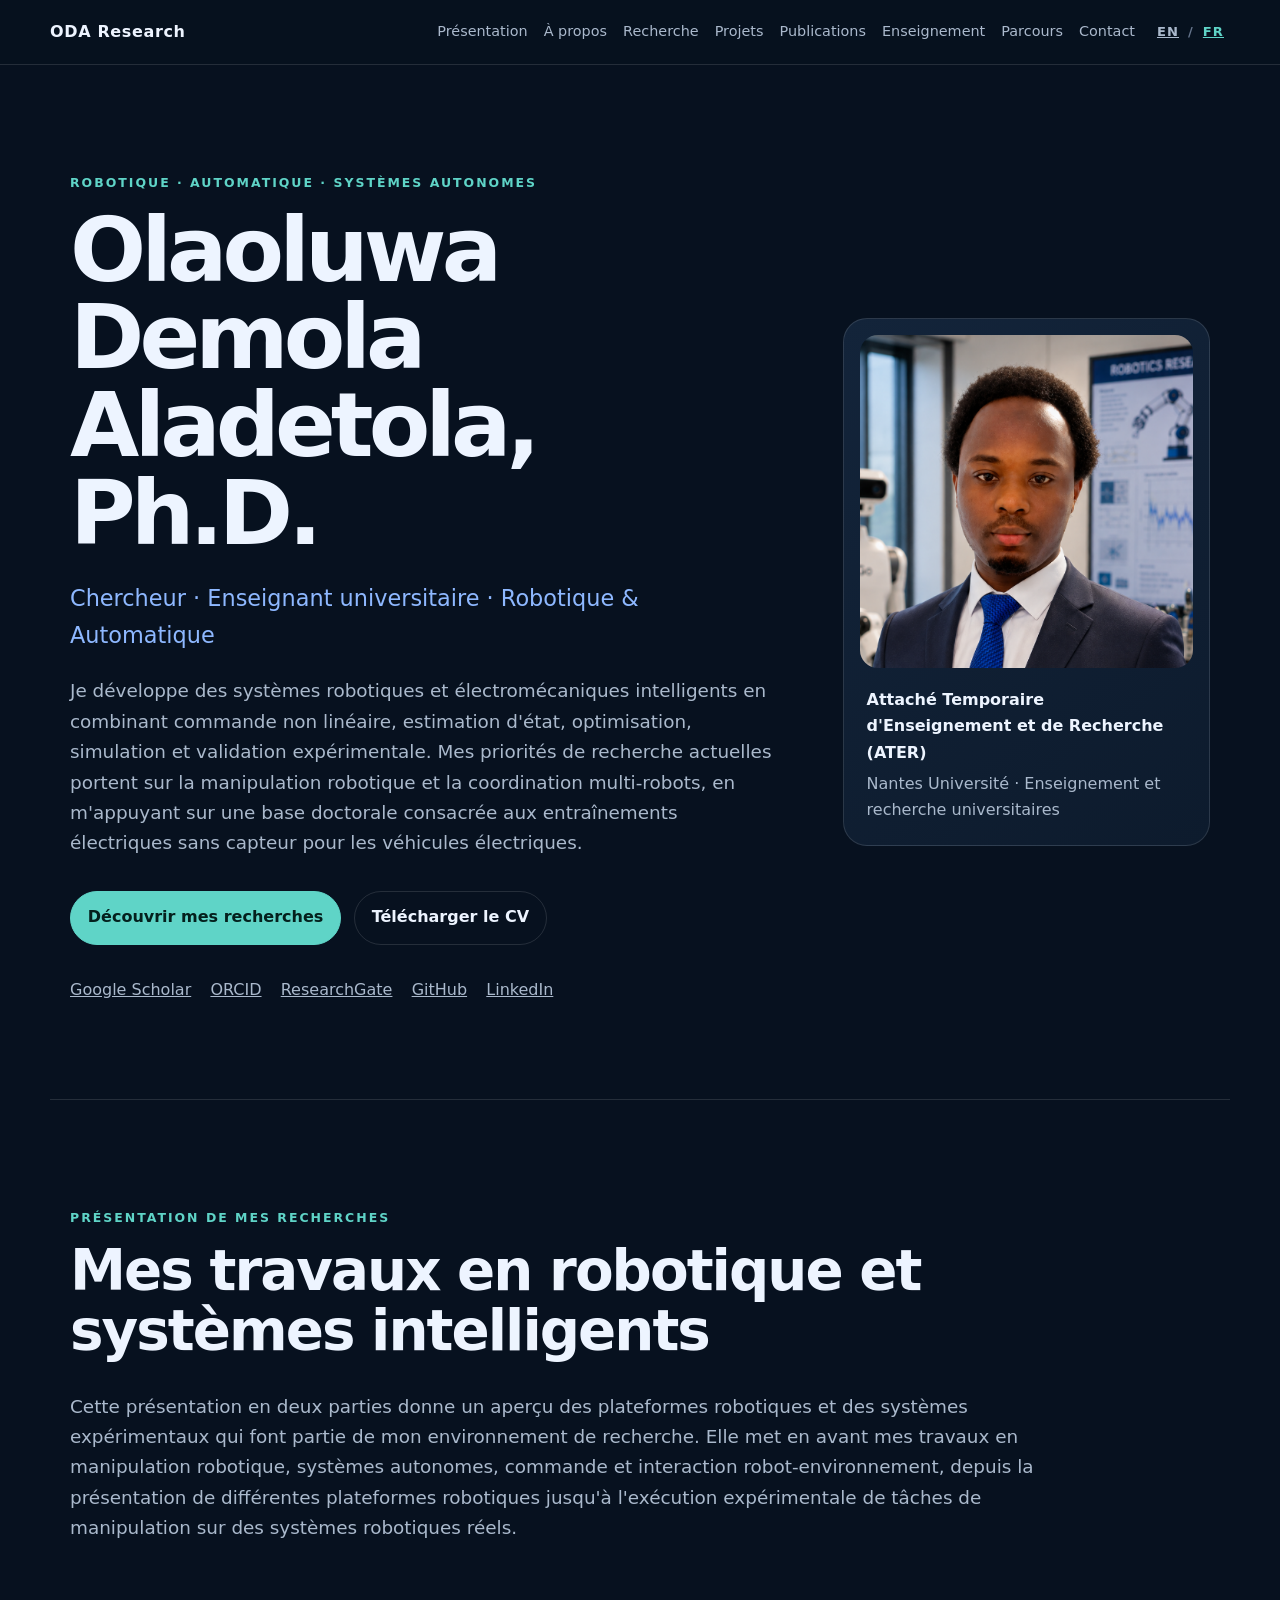
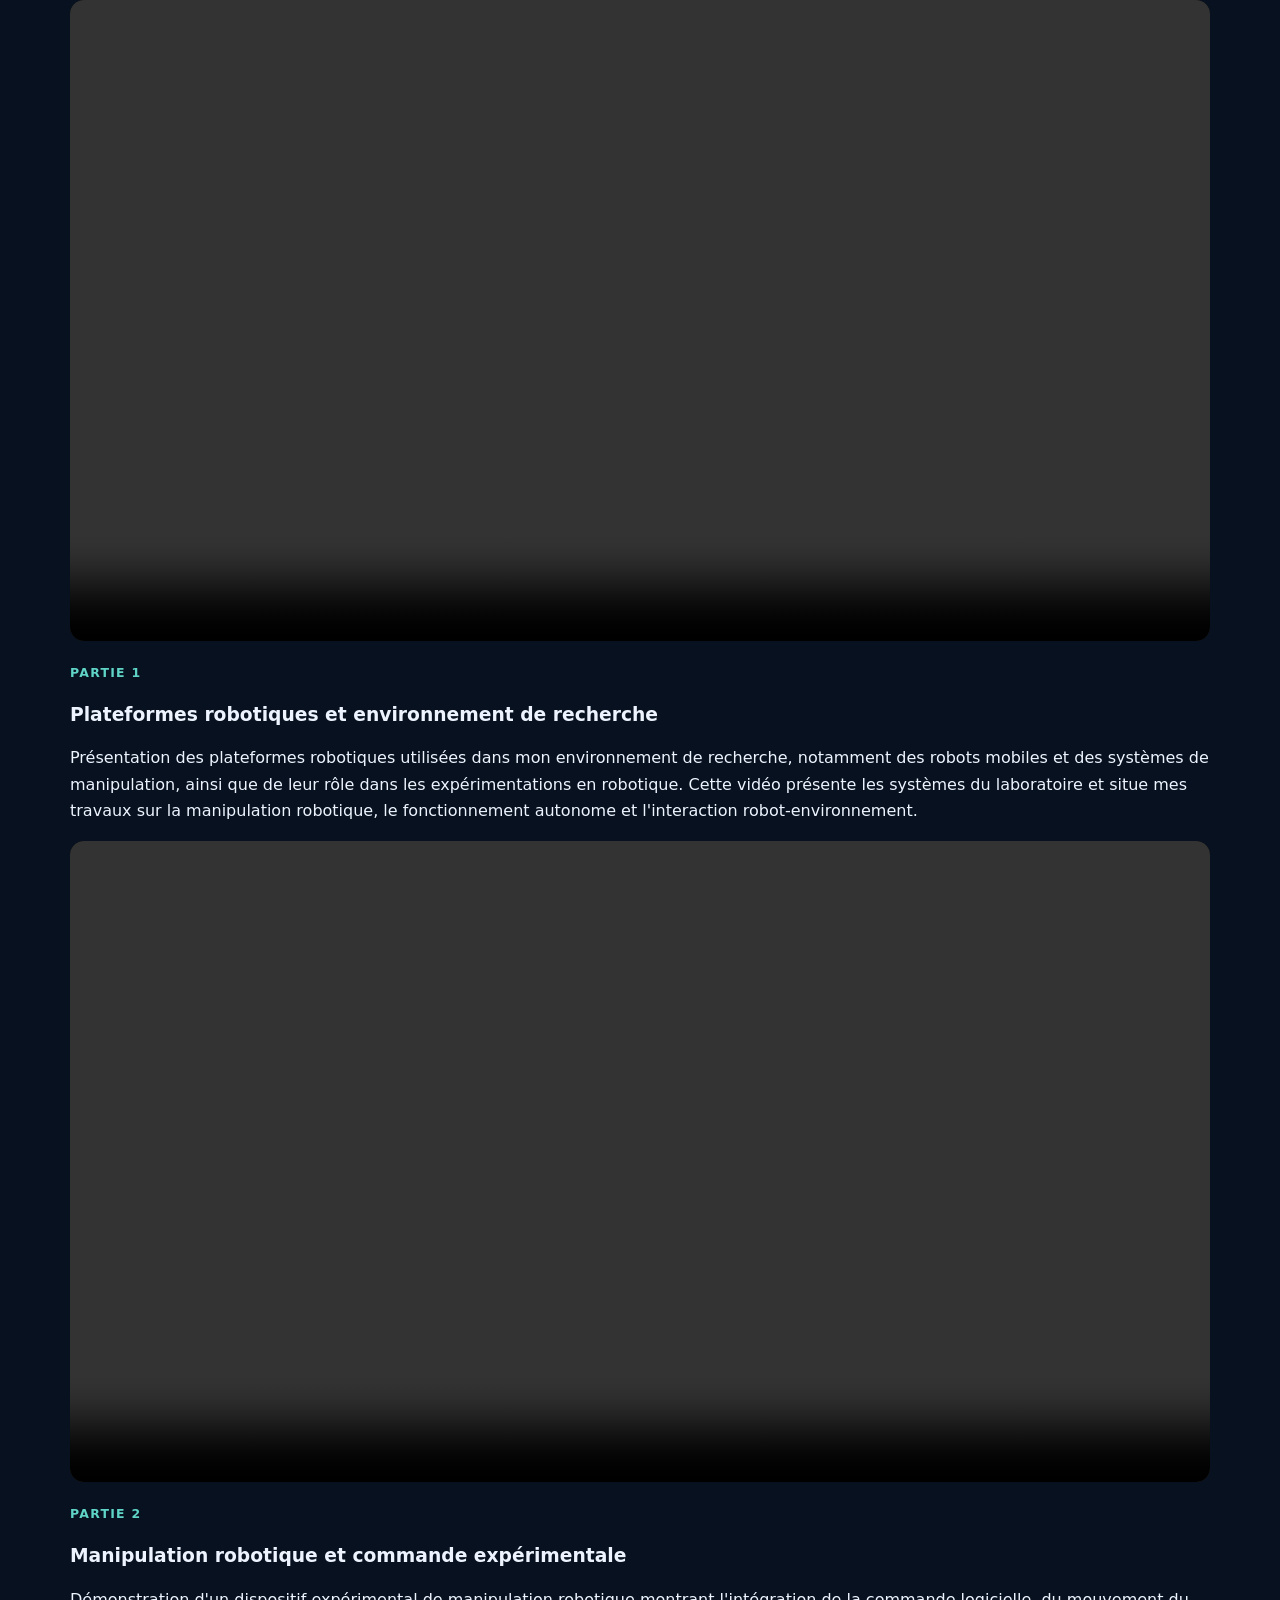
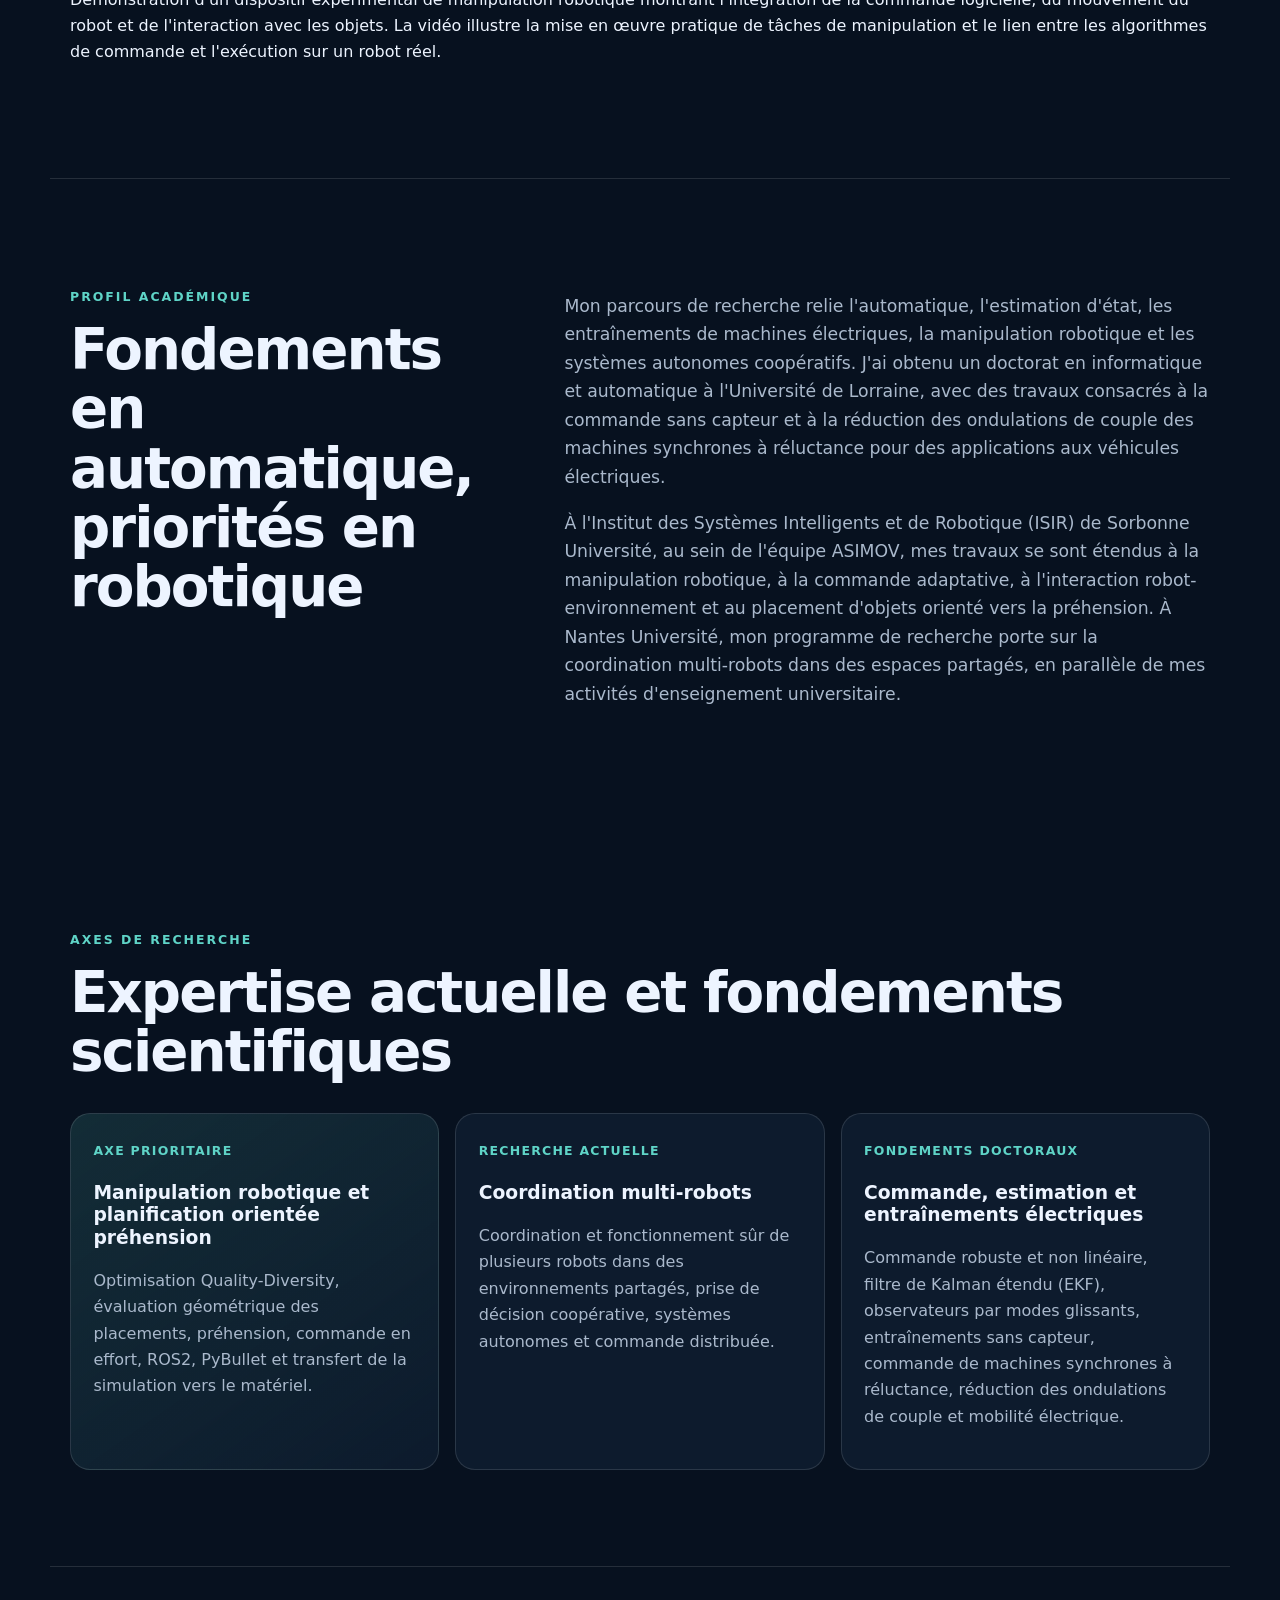
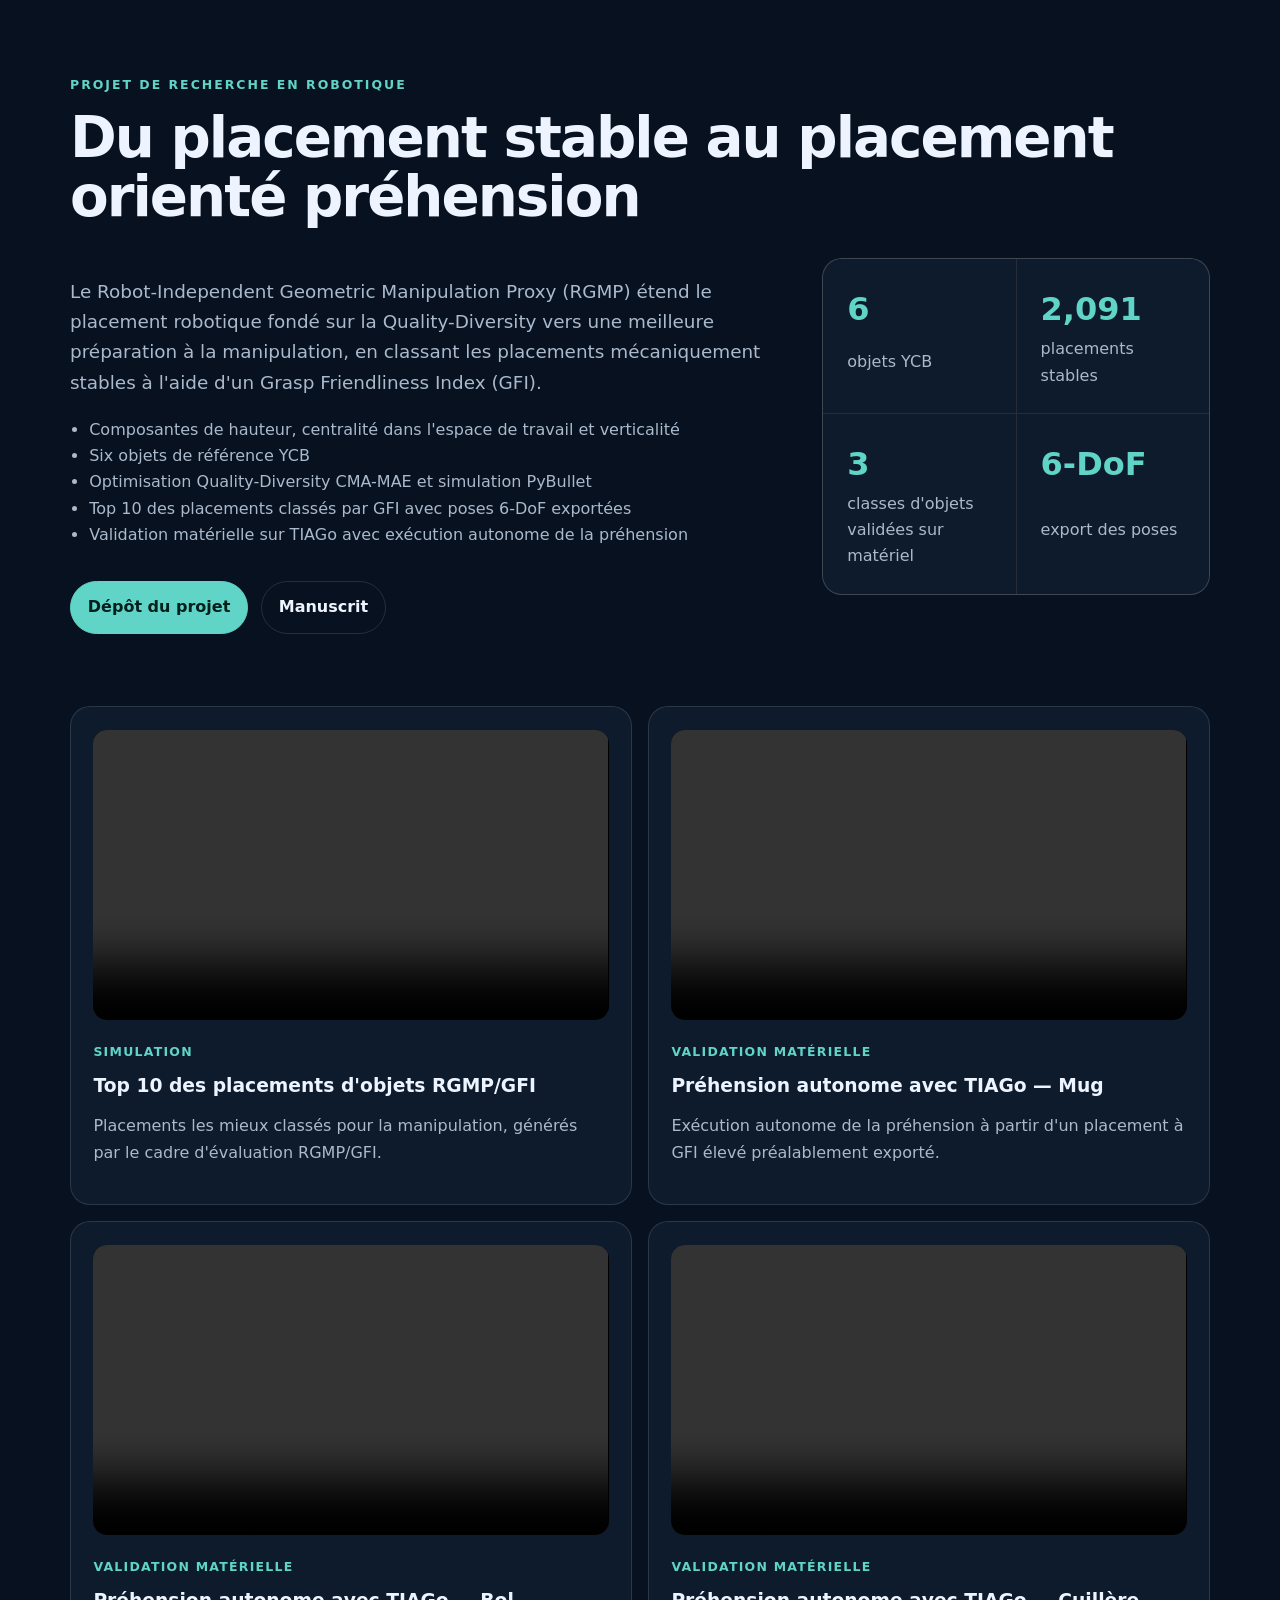
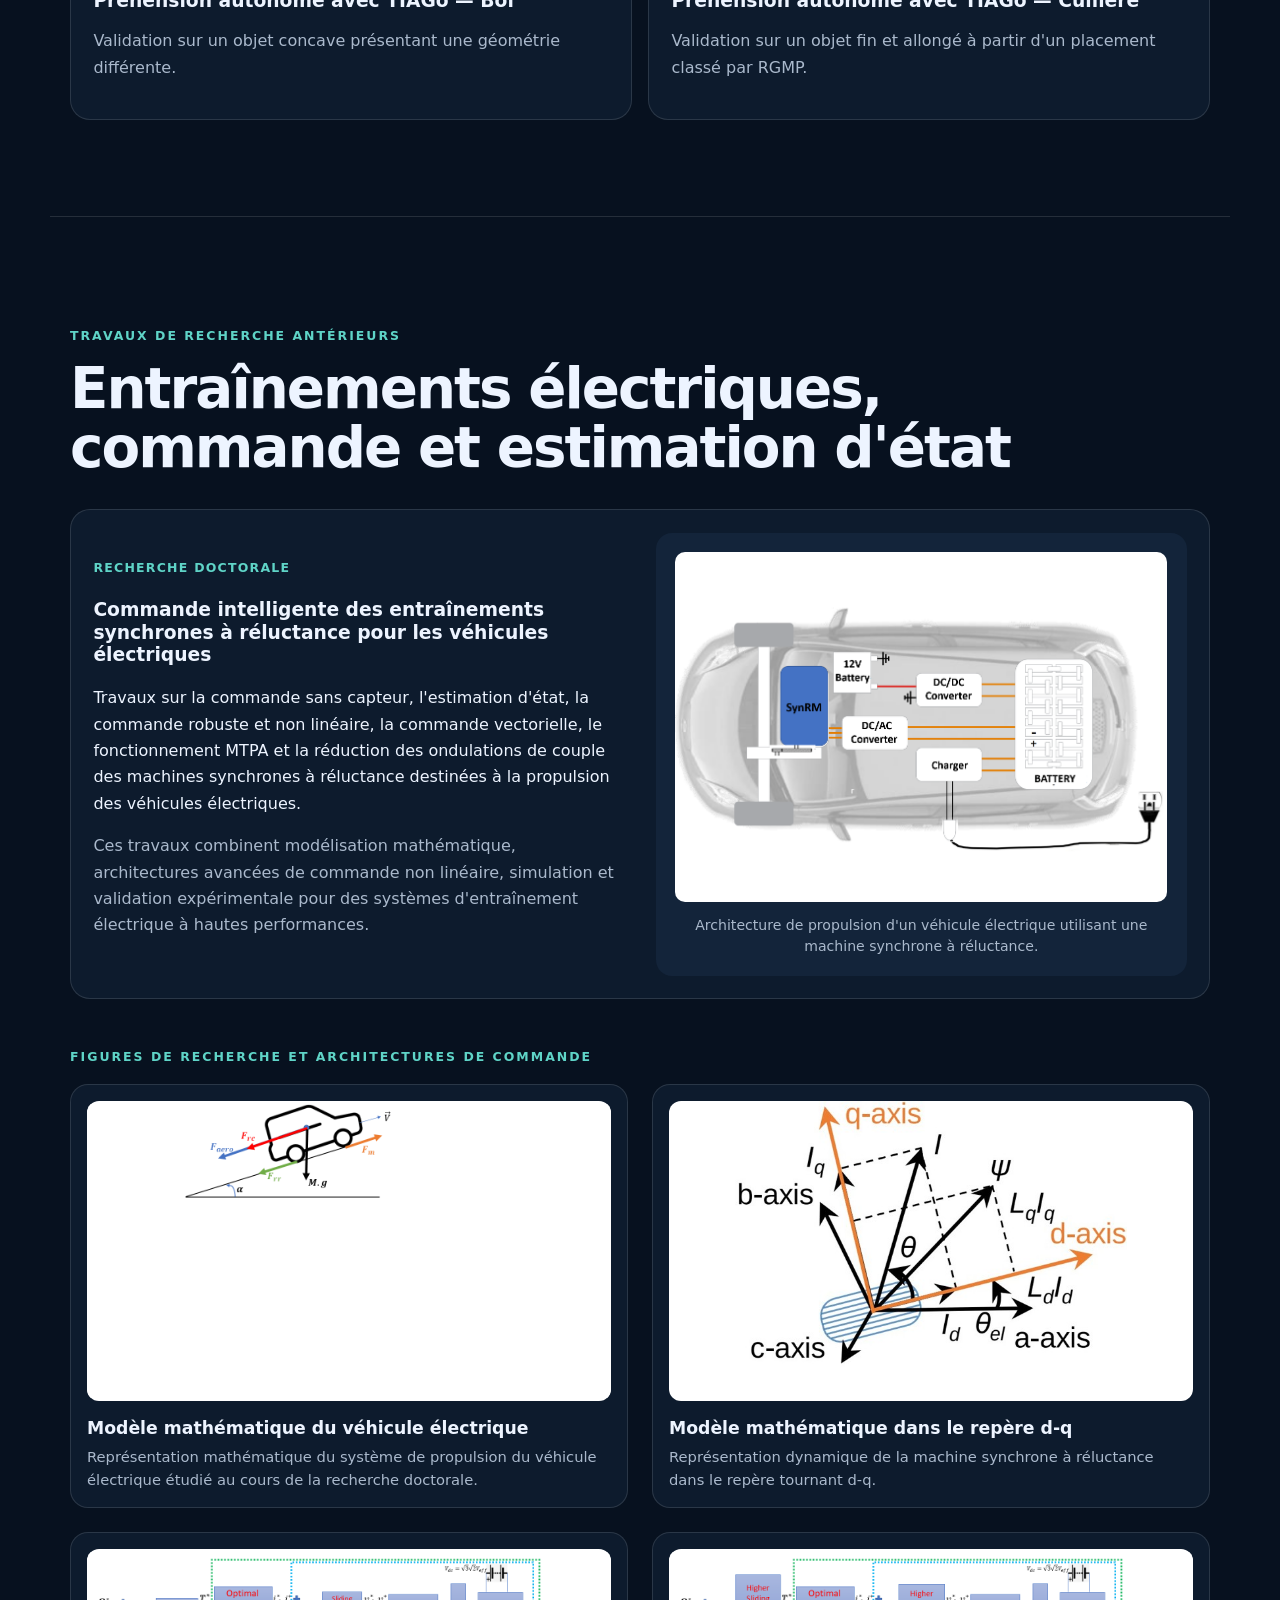
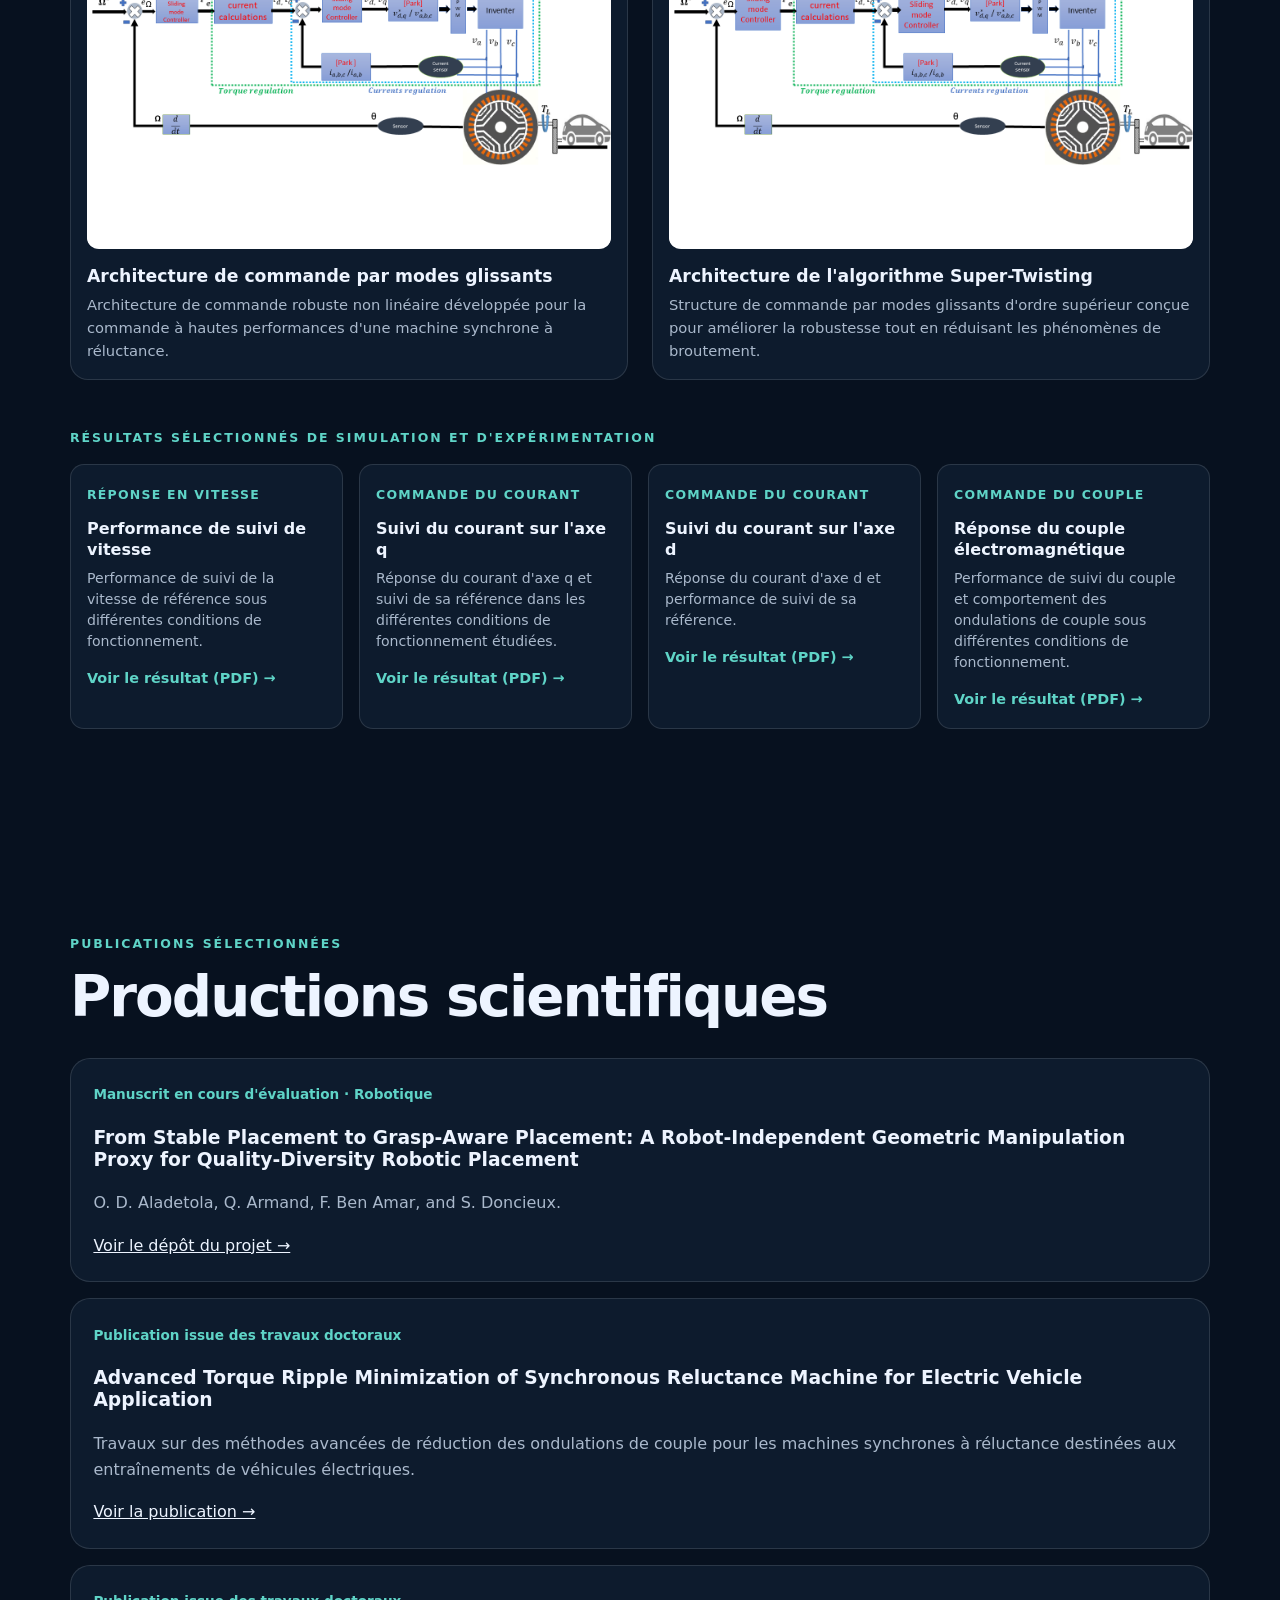
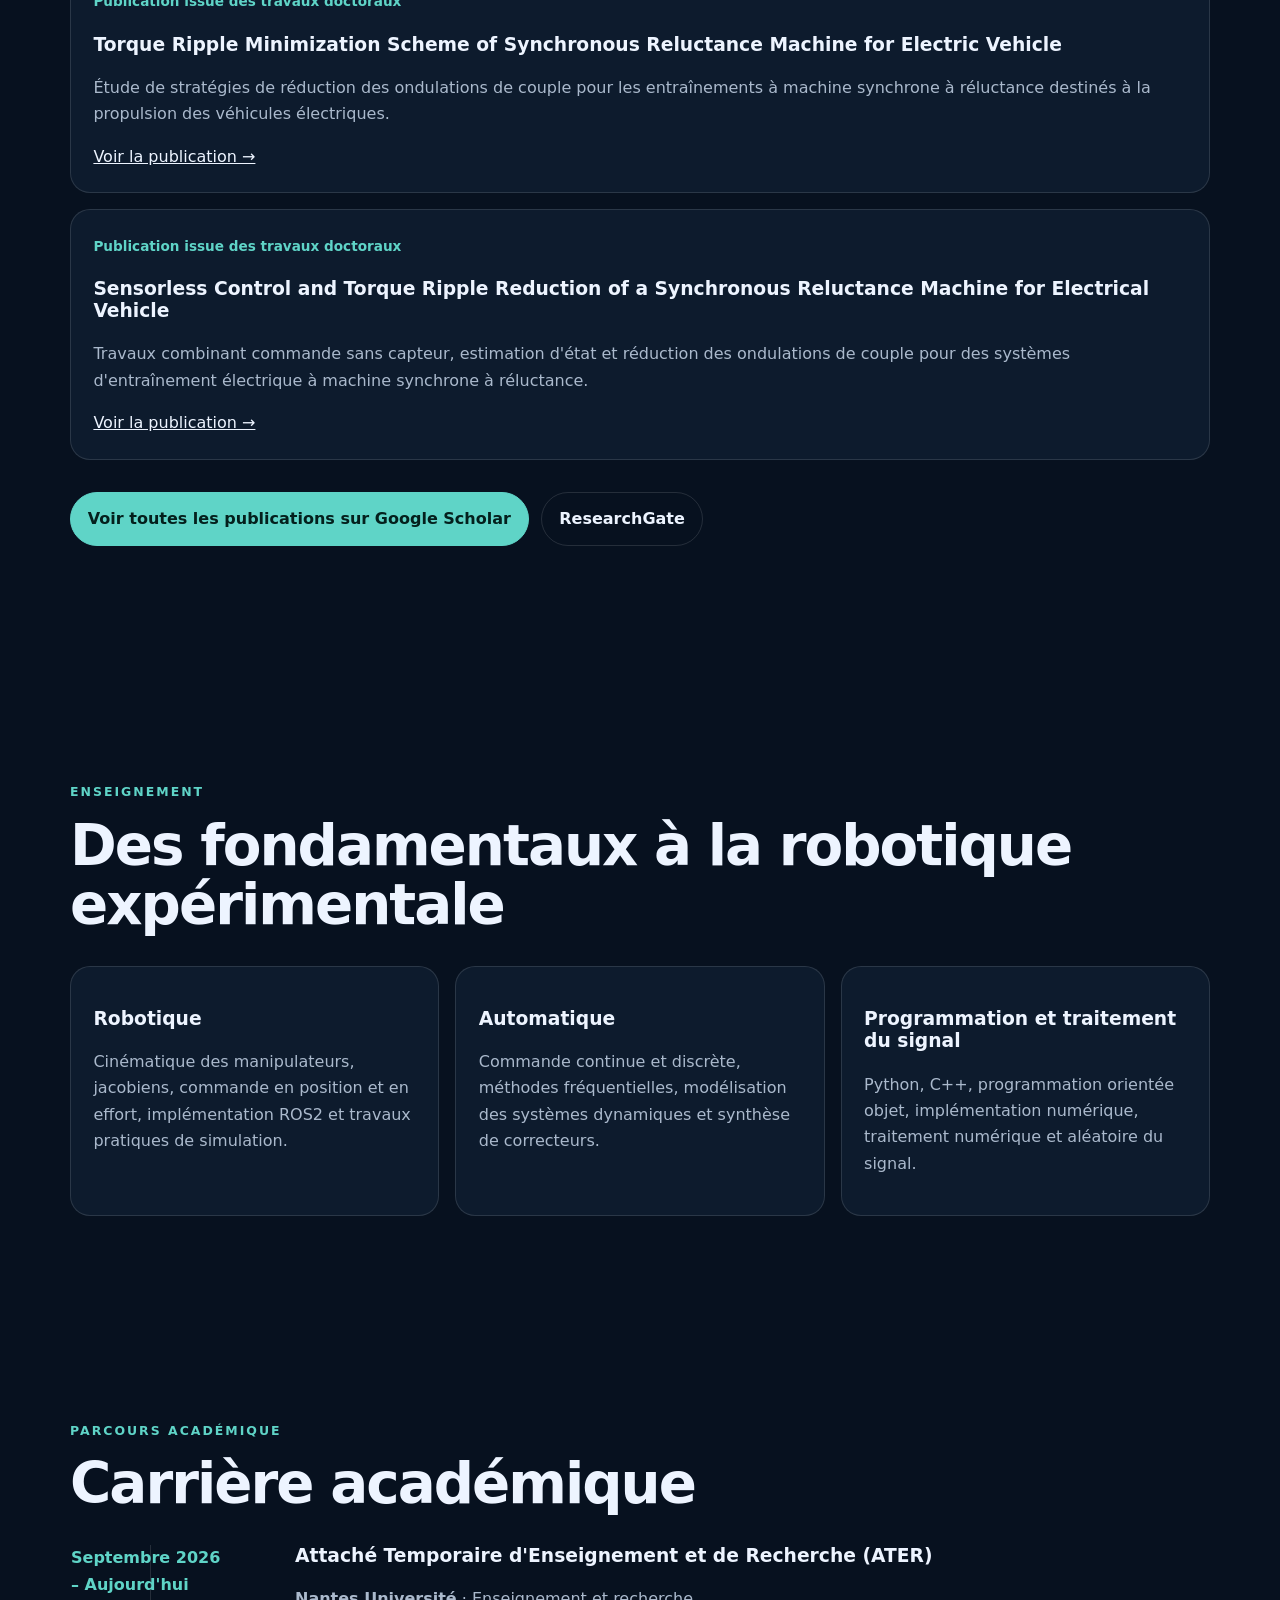
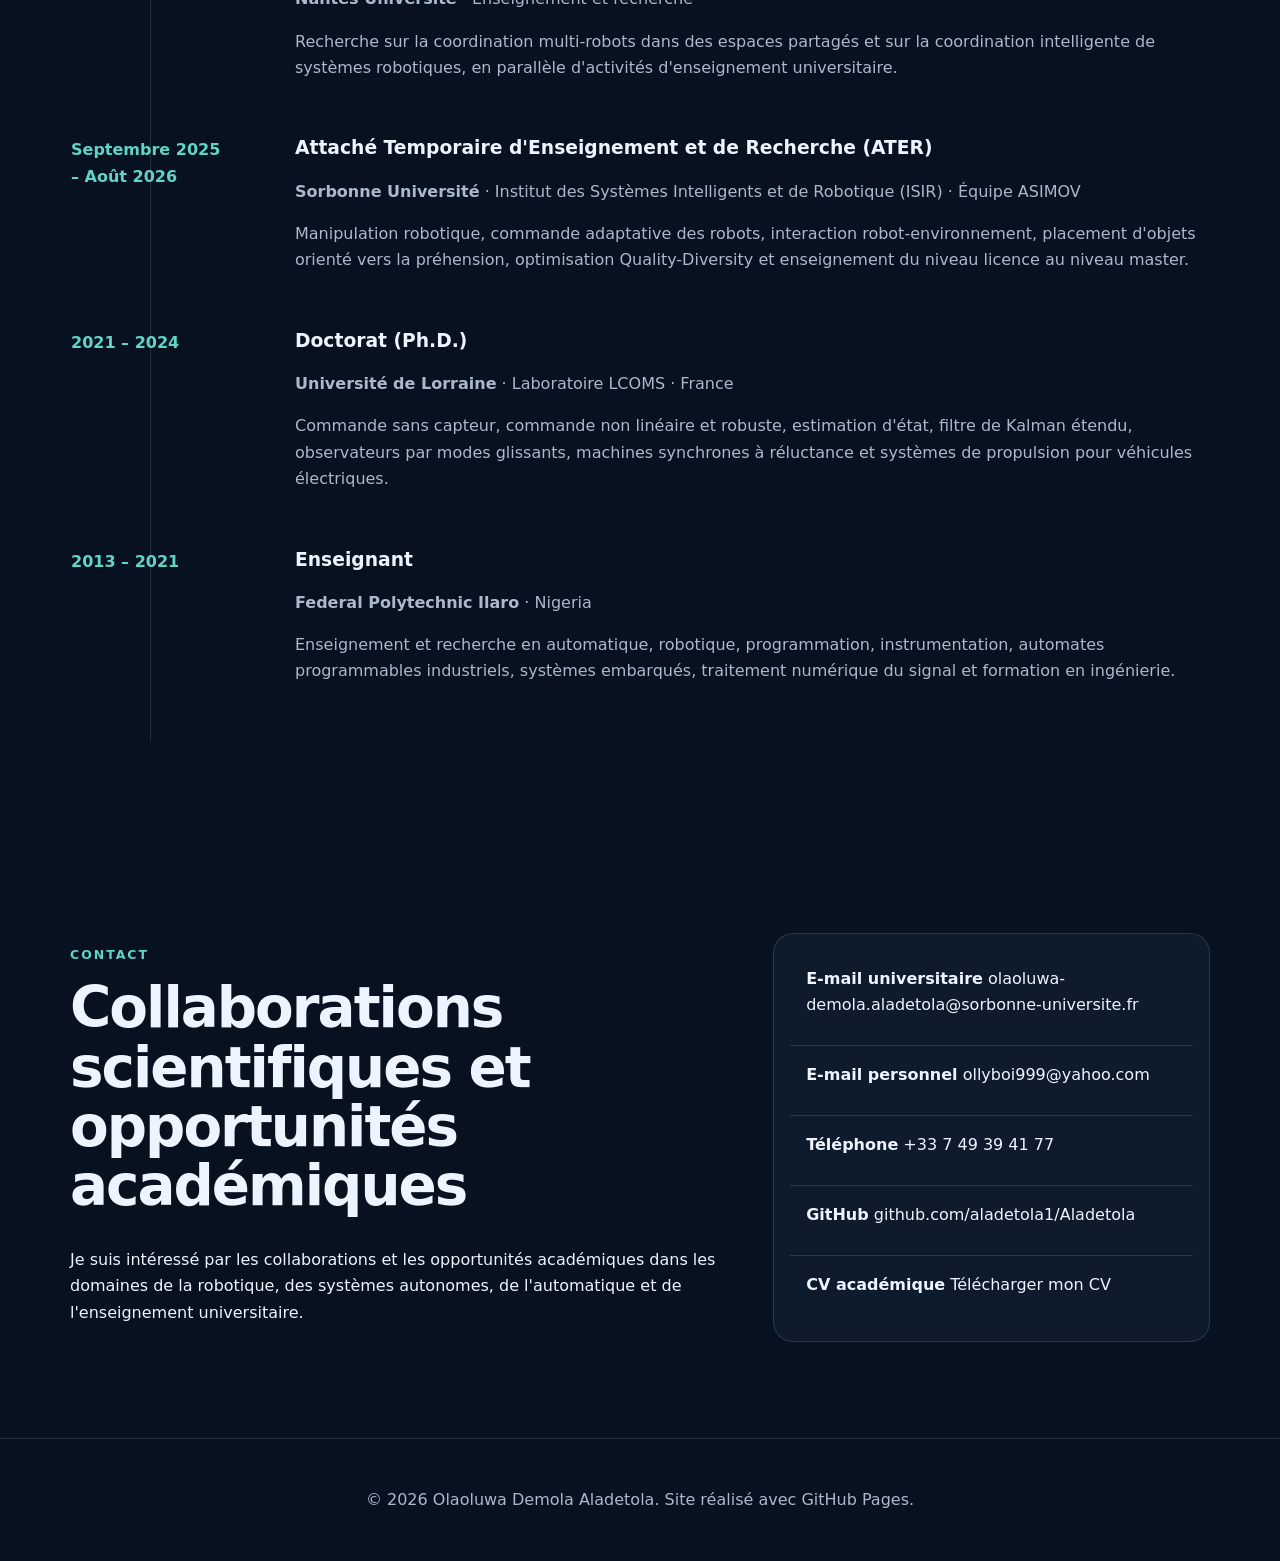
==== index.html @ dc40e5a4 "Initial academic website" ====
<!doctype html>
<html lang="fr">

<head>
  <meta charset="utf-8">
  <meta name="viewport" content="width=device-width, initial-scale=1">

  <meta
    name="description"
    content="Portfolio académique et scientifique d'Olaoluwa Demola Aladetola, Ph.D. : robotique, systèmes autonomes, automatique, estimation d'état et entraînements électriques."
  >

  <title>Olaoluwa Demola Aladetola, Ph.D. | Robotique & Automatique</title>

  <link rel="stylesheet" href="styles.css">
</head>

<body>

<header class="site-header">

  <a class="brand" href="#home">ODA Research</a>

  <button
    class="menu-button"
    aria-label="Ouvrir la navigation"
    aria-expanded="false"
  >
    Menu
  </button>

  <nav class="site-nav" aria-label="Navigation principale">
    <a href="#video-introduction">Présentation</a>
    <a href="#about">À propos</a>
    <a href="#research">Recherche</a>
    <a href="#projects">Projets</a>
    <a href="#publications">Publications</a>
    <a href="#teaching">Enseignement</a>
    <a href="#experience">Parcours</a>
    <a href="#contact">Contact</a>
  </nav>

<div class="language-switcher" aria-label="Sélection de la langue">

  <a class="lang-btn" href="./en.html">
    EN
  </a>

  <span>/</span>

  <a class="lang-btn active" href="./index.html" aria-current="page">
    FR
  </a>

</div>

</header>

<main>

<section id="home" class="hero">

  <div class="hero-copy">

    <p class="eyebrow">
      Robotique · Automatique · Systèmes autonomes
    </p>

    <h1>
      Olaoluwa Demola Aladetola, Ph.D.
    </h1>

    <p class="hero-title">
      Chercheur · Enseignant universitaire · Robotique & Automatique
    </p>

    <p class="hero-text">
      Je développe des systèmes robotiques et électromécaniques intelligents en combinant
      commande non linéaire, estimation d'état, optimisation, simulation et validation
      expérimentale. Mes priorités de recherche actuelles portent sur la manipulation
      robotique et la coordination multi-robots, en m'appuyant sur une base doctorale
      consacrée aux entraînements électriques sans capteur pour les véhicules électriques.
    </p>

    <div class="actions">
      <a class="button primary" href="#projects">
        Découvrir mes recherches
      </a>

      <a class="button" href="assets/documents/Olaoluwa_Aladetola_CV.pdf">
        Télécharger le CV
      </a>
    </div>

    <div class="quick-links">

      <a
        href="https://scholar.google.com/citations?user=yzzDsq4AAAAJ&hl=en"
        target="_blank"
        rel="noopener noreferrer"
      >
        Google Scholar
      </a>

      <a
        href="https://orcid.org/0000-0001-8386-9577"
        target="_blank"
        rel="noopener noreferrer"
      >
        ORCID
      </a>

      <a
        href="https://www.researchgate.net/profile/Olaoluwa-Aladetola-2"
        target="_blank"
        rel="noopener noreferrer"
      >
        ResearchGate
      </a>

      <a
        href="https://github.com/aladetola1/Aladetola/tree/code-cleaning"
        target="_blank"
        rel="noopener noreferrer"
      >
        GitHub
      </a>

      <a
        href="https://www.linkedin.com/in/olaoluwa-aladetola-phd-15ba80159/"
        target="_blank"
        rel="noopener noreferrer"
      >
        LinkedIn
      </a>

    </div>

  </div>

  <div class="portrait-card">

    <div class="profile-frame">
      <img
        src="assets/images/profile/profile.png"
        alt="Olaoluwa Demola Aladetola"
        onerror="this.style.display='none';this.nextElementSibling.style.display='grid'"
      >

      <div class="photo-placeholder">
        AJOUTER LA PHOTO DE PROFIL
        <br>
        <small>assets/images/profile/profile.png</small>
      </div>
    </div>

    <div class="status-card">
      <strong>Attaché Temporaire d'Enseignement et de Recherche (ATER)</strong>
      <span>Nantes Université · Enseignement et recherche universitaires</span>
    </div>

  </div>

</section>


<!-- =====================================================
     PRÉSENTATION VIDÉO
     ===================================================== -->

<section id="video-introduction" class="section video-introduction">

  <div class="video-intro-heading">

    <p class="section-label">Présentation de mes recherches</p>

    <h2>Mes travaux en robotique et systèmes intelligents</h2>

    <p class="lead">
      Cette présentation en deux parties donne un aperçu des plateformes robotiques
      et des systèmes expérimentaux qui font partie de mon environnement de recherche.
      Elle met en avant mes travaux en manipulation robotique, systèmes autonomes,
      commande et interaction robot-environnement, depuis la présentation de différentes
      plateformes robotiques jusqu'à l'exécution expérimentale de tâches de manipulation
      sur des systèmes robotiques réels.
    </p>

  </div>

  <div class="intro-video-grid">

    <!-- PARTIE 1 -->
    <article class="intro-video-card">

      <div class="video-shell">
        <video controls preload="metadata">
          <source
            src="assets/videos/teaching/robotics_presentation_part1.mp4"
            type="video/mp4"
          >
        </video>
      </div>

      <span class="tag">Partie 1</span>

      <h3>Plateformes robotiques et environnement de recherche</h3>

      <p>
        Présentation des plateformes robotiques utilisées dans mon environnement
        de recherche, notamment des robots mobiles et des systèmes de manipulation,
        ainsi que de leur rôle dans les expérimentations en robotique. Cette vidéo
        présente les systèmes du laboratoire et situe mes travaux sur la manipulation
        robotique, le fonctionnement autonome et l'interaction robot-environnement.
      </p>

    </article>


    <!-- PARTIE 2 -->
    <article class="intro-video-card">

      <div class="video-shell">
        <video controls preload="metadata">
          <source
            src="assets/videos/teaching/robotics_presentation_part2.mp4"
            type="video/mp4"
          >
        </video>
      </div>

      <span class="tag">Partie 2</span>

      <h3>Manipulation robotique et commande expérimentale</h3>

      <p>
        Démonstration d'un dispositif expérimental de manipulation robotique montrant
        l'intégration de la commande logicielle, du mouvement du robot et de l'interaction
        avec les objets. La vidéo illustre la mise en œuvre pratique de tâches de
        manipulation et le lien entre les algorithmes de commande et l'exécution
        sur un robot réel.
      </p>

    </article>

  </div>

</section>


<!-- =====================================================
     PROFIL ACADÉMIQUE
     ===================================================== -->

<section id="about" class="section split">

  <div>
    <p class="section-label">Profil académique</p>
    <h2>Fondements en automatique, priorités en robotique</h2>
  </div>

  <div class="prose">

    <p>
      Mon parcours de recherche relie l'automatique, l'estimation d'état,
      les entraînements de machines électriques, la manipulation robotique
      et les systèmes autonomes coopératifs. J'ai obtenu un doctorat en
      informatique et automatique à l'Université de Lorraine, avec des travaux
      consacrés à la commande sans capteur et à la réduction des ondulations
      de couple des machines synchrones à réluctance pour des applications
      aux véhicules électriques.
    </p>

    <p>
      À l'Institut des Systèmes Intelligents et de Robotique (ISIR) de
      Sorbonne Université, au sein de l'équipe ASIMOV, mes travaux se sont
      étendus à la manipulation robotique, à la commande adaptative,
      à l'interaction robot-environnement et au placement d'objets orienté
      vers la préhension. À Nantes Université, mon programme de recherche
      porte sur la coordination multi-robots dans des espaces partagés,
      en parallèle de mes activités d'enseignement universitaire.
    </p>

  </div>

</section>


<!-- =====================================================
     AXES DE RECHERCHE
     ===================================================== -->

<section id="research" class="section">

  <p class="section-label">Axes de recherche</p>
  <h2>Expertise actuelle et fondements scientifiques</h2>

  <div class="cards three">

    <article class="card featured-card">
      <span class="tag">Axe prioritaire</span>
      <h3>Manipulation robotique et planification orientée préhension</h3>
      <p>
        Optimisation Quality-Diversity, évaluation géométrique des placements,
        préhension, commande en effort, ROS2, PyBullet et transfert
        de la simulation vers le matériel.
      </p>
    </article>

    <article class="card">
      <span class="tag">Recherche actuelle</span>
      <h3>Coordination multi-robots</h3>
      <p>
        Coordination et fonctionnement sûr de plusieurs robots dans des
        environnements partagés, prise de décision coopérative, systèmes
        autonomes et commande distribuée.
      </p>
    </article>

    <article class="card">
      <span class="tag">Fondements doctoraux</span>
      <h3>Commande, estimation et entraînements électriques</h3>
      <p>
        Commande robuste et non linéaire, filtre de Kalman étendu (EKF),
        observateurs par modes glissants, entraînements sans capteur,
        commande de machines synchrones à réluctance, réduction des
        ondulations de couple et mobilité électrique.
      </p>
    </article>

  </div>

</section>


<!-- =====================================================
     PROJET RGMP
     ===================================================== -->

<section id="projects" class="section project-section">

  <p class="section-label">Projet de recherche en robotique</p>

  <h2>Du placement stable au placement orienté préhension</h2>

  <div class="project-grid">

    <div>

      <p class="lead">
        Le Robot-Independent Geometric Manipulation Proxy (RGMP) étend le
        placement robotique fondé sur la Quality-Diversity vers une meilleure
        préparation à la manipulation, en classant les placements mécaniquement
        stables à l'aide d'un Grasp Friendliness Index (GFI).
      </p>

      <ul class="compact-list">
        <li>Composantes de hauteur, centralité dans l'espace de travail et verticalité</li>
        <li>Six objets de référence YCB</li>
        <li>Optimisation Quality-Diversity CMA-MAE et simulation PyBullet</li>
        <li>Top 10 des placements classés par GFI avec poses 6-DoF exportées</li>
        <li>Validation matérielle sur TIAGo avec exécution autonome de la préhension</li>
      </ul>

      <div class="actions">
        <a
          class="button primary"
          href="https://github.com/aladetola1/Aladetola"
        >
          Dépôt du projet
        </a>

        <a class="button" href="#publications">
          Manuscrit
        </a>
      </div>

    </div>

    <div class="metric-panel">
      <div><strong>6</strong><span>objets YCB</span></div>
      <div><strong>2,091</strong><span>placements stables</span></div>
      <div><strong>3</strong><span>classes d'objets validées sur matériel</span></div>
      <div><strong>6-DoF</strong><span>export des poses</span></div>
    </div>

  </div>


  <div class="video-grid">

    <article class="video-card">

      <div class="video-shell">
        <video controls preload="metadata">
          <source
            src="assets/videos/rgmp/rgmp_top10_simulation.mp4"
            type="video/mp4"
          >
        </video>

        <div class="video-placeholder">
          AJOUTER LA VIDÉO RGMP TOP-10
          <br>
          <small>rgmp_top10_simulation.mp4</small>
        </div>
      </div>

      <span class="tag">Simulation</span>

      <h3>Top 10 des placements d'objets RGMP/GFI</h3>

      <p>
        Placements les mieux classés pour la manipulation, générés par
        le cadre d'évaluation RGMP/GFI.
      </p>

    </article>


    <article class="video-card">

      <div class="video-shell">
        <video controls preload="metadata">
          <source
            src="assets/videos/rgmp/tiago_mug_grasp.mp4"
            type="video/mp4"
          >
        </video>

        <div class="video-placeholder">
          AJOUTER LA VIDÉO DU MUG
          <br>
          <small>tiago_mug_grasp.mp4</small>
        </div>
      </div>

      <span class="tag">Validation matérielle</span>

      <h3>Préhension autonome avec TIAGo — Mug</h3>

      <p>
        Exécution autonome de la préhension à partir d'un placement
        à GFI élevé préalablement exporté.
      </p>

    </article>


    <article class="video-card">

      <div class="video-shell">
        <video controls preload="metadata">
          <source
            src="assets/videos/rgmp/tiago_bowl_grasp.mp4"
            type="video/mp4"
          >
        </video>

        <div class="video-placeholder">
          AJOUTER LA VIDÉO DU BOL
          <br>
          <small>tiago_bowl_grasp.mp4</small>
        </div>
      </div>

      <span class="tag">Validation matérielle</span>

      <h3>Préhension autonome avec TIAGo — Bol</h3>

      <p>
        Validation sur un objet concave présentant une géométrie différente.
      </p>

    </article>


    <article class="video-card">

      <div class="video-shell">
        <video controls preload="metadata">
          <source
            src="assets/videos/rgmp/tiago_spoon_grasp.mp4"
            type="video/mp4"
          >
        </video>

        <div class="video-placeholder">
          AJOUTER LA VIDÉO DE LA CUILLÈRE
          <br>
          <small>tiago_spoon_grasp.mp4</small>
        </div>
      </div>

      <span class="tag">Validation matérielle</span>

      <h3>Préhension autonome avec TIAGo — Cuillère</h3>

      <p>
        Validation sur un objet fin et allongé à partir d'un placement
        classé par RGMP.
      </p>

    </article>

  </div>

</section>


<!-- =====================================================
     ENTRAÎNEMENTS ÉLECTRIQUES
     ===================================================== -->

<section class="section" id="electric-drives">

  <p class="section-label">Travaux de recherche antérieurs</p>

  <h2>Entraînements électriques, commande et estimation d'état</h2>

  <article class="wide-project electric-summary">

    <div>

      <span class="tag">Recherche doctorale</span>

      <h3>
        Commande intelligente des entraînements synchrones à réluctance
        pour les véhicules électriques
      </h3>

      <p>
        Travaux sur la commande sans capteur, l'estimation d'état, la commande
        robuste et non linéaire, la commande vectorielle, le fonctionnement MTPA
        et la réduction des ondulations de couple des machines synchrones à
        réluctance destinées à la propulsion des véhicules électriques.
      </p>

      <p class="muted">
        Ces travaux combinent modélisation mathématique, architectures avancées
        de commande non linéaire, simulation et validation expérimentale pour
        des systèmes d'entraînement électrique à hautes performances.
      </p>

    </div>

    <div class="featured-research-image">

      <div class="research-image-frame">
        <img
          src="assets/images/electric-drives/Electric vehicle_image.png"
          alt="Architecture d'un véhicule électrique utilisant une machine synchrone à réluctance"
        >
      </div>

      <p class="figure-caption">
        Architecture de propulsion d'un véhicule électrique utilisant
        une machine synchrone à réluctance.
      </p>

    </div>

  </article>


  <div class="electric-figures-section">

    <p class="section-label research-subheading">
      Figures de recherche et architectures de commande
    </p>

    <div class="electric-figure-grid">

      <article class="electric-figure-card">

        <div class="research-image-frame">
          <img
            src="assets/images/electric-drives/EV figure_mathematical.png"
            alt="Modèle mathématique d'un véhicule électrique"
          >
        </div>

        <h3>Modèle mathématique du véhicule électrique</h3>

        <p>
          Représentation mathématique du système de propulsion du véhicule
          électrique étudié au cours de la recherche doctorale.
        </p>

      </article>


      <article class="electric-figure-card">

        <div class="research-image-frame">
          <img
            src="assets/images/electric-drives/D_Q Axis_mathematical figure.jpg"
            alt="Modèle mathématique dans le repère d-q d'une machine synchrone à réluctance"
          >
        </div>

        <h3>Modèle mathématique dans le repère d-q</h3>

        <p>
          Représentation dynamique de la machine synchrone à réluctance
          dans le repère tournant d-q.
        </p>

      </article>


      <article class="electric-figure-card">

        <div class="research-image-frame">
          <img
            src="assets/images/electric-drives/SMC_Architecture.png"
            alt="Architecture de commande par modes glissants"
          >
        </div>

        <h3>Architecture de commande par modes glissants</h3>

        <p>
          Architecture de commande robuste non linéaire développée pour
          la commande à hautes performances d'une machine synchrone à réluctance.
        </p>

      </article>


      <article class="electric-figure-card">

        <div class="research-image-frame">
          <img
            src="assets/images/electric-drives/STA_Architecture.png"
            alt="Architecture de commande par algorithme super-twisting"
          >
        </div>

        <h3>Architecture de l'algorithme Super-Twisting</h3>

        <p>
          Structure de commande par modes glissants d'ordre supérieur conçue
          pour améliorer la robustesse tout en réduisant les phénomènes
          de broutement.
        </p>

      </article>

    </div>

  </div>


  <div class="electric-results-section">

    <p class="section-label research-subheading">
      Résultats sélectionnés de simulation et d'expérimentation
    </p>

    <div class="electric-results-grid">

      <article class="result-card">

        <span class="tag">Réponse en vitesse</span>

        <h3>Performance de suivi de vitesse</h3>

        <p>
          Performance de suivi de la vitesse de référence sous différentes
          conditions de fonctionnement.
        </p>

        <a
          href="assets/documents/electric-drives/speed_tracking_results.pdf"
          target="_blank"
          rel="noopener noreferrer"
        >
          Voir le résultat (PDF) →
        </a>

      </article>


      <article class="result-card">

        <span class="tag">Commande du courant</span>

        <h3>Suivi du courant sur l'axe q</h3>

        <p>
          Réponse du courant d'axe q et suivi de sa référence dans les
          différentes conditions de fonctionnement étudiées.
        </p>

        <a
          href="assets/documents/electric-drives/iq_current_tracking.pdf"
          target="_blank"
          rel="noopener noreferrer"
        >
          Voir le résultat (PDF) →
        </a>

      </article>


      <article class="result-card">

        <span class="tag">Commande du courant</span>

        <h3>Suivi du courant sur l'axe d</h3>

        <p>
          Réponse du courant d'axe d et performance de suivi de sa référence.
        </p>

        <a
          href="assets/documents/electric-drives/id_current_tracking.pdf"
          target="_blank"
          rel="noopener noreferrer"
        >
          Voir le résultat (PDF) →
        </a>

      </article>


      <article class="result-card">

        <span class="tag">Commande du couple</span>

        <h3>Réponse du couple électromagnétique</h3>

        <p>
          Performance de suivi du couple et comportement des ondulations
          de couple sous différentes conditions de fonctionnement.
        </p>

        <a
          href="assets/documents/electric-drives/torque_response_results.pdf"
          target="_blank"
          rel="noopener noreferrer"
        >
          Voir le résultat (PDF) →
        </a>

      </article>

    </div>

  </div>

</section>


<!-- =====================================================
     PUBLICATIONS
     ===================================================== -->

<section id="publications" class="section">

  <p class="section-label">Publications sélectionnées</p>

  <h2>Productions scientifiques</h2>

  <div class="publication-list">

    <article>

      <span>Manuscrit en cours d'évaluation · Robotique</span>

      <h3>
        From Stable Placement to Grasp-Aware Placement:
        A Robot-Independent Geometric Manipulation Proxy
        for Quality-Diversity Robotic Placement
      </h3>

      <p>
        O. D. Aladetola, Q. Armand, F. Ben Amar, and S. Doncieux.
      </p>

      <a
        href="https://github.com/aladetola1/Aladetola/tree/code-cleaning"
        target="_blank"
        rel="noopener noreferrer"
      >
        Voir le dépôt du projet →
      </a>

    </article>


    <article>

      <span>Publication issue des travaux doctoraux</span>

      <h3>
        Advanced Torque Ripple Minimization of Synchronous
        Reluctance Machine for Electric Vehicle Application
      </h3>

      <p>
        Travaux sur des méthodes avancées de réduction des ondulations de couple
        pour les machines synchrones à réluctance destinées aux entraînements
        de véhicules électriques.
      </p>

      <a
        href="https://scholar.google.com/citations?view_op=view_citation&hl=en&user=yzzDsq4AAAAJ&citation_for_view=yzzDsq4AAAAJ:9yKSN-GCB0IC"
        target="_blank"
        rel="noopener noreferrer"
      >
        Voir la publication →
      </a>

    </article>


    <article>

      <span>Publication issue des travaux doctoraux</span>

      <h3>
        Torque Ripple Minimization Scheme of Synchronous
        Reluctance Machine for Electric Vehicle
      </h3>

      <p>
        Étude de stratégies de réduction des ondulations de couple pour
        les entraînements à machine synchrone à réluctance destinés
        à la propulsion des véhicules électriques.
      </p>

      <a
        href="https://scholar.google.com/citations?view_op=view_citation&hl=en&user=yzzDsq4AAAAJ&citation_for_view=yzzDsq4AAAAJ:qjMakFHDy7sC"
        target="_blank"
        rel="noopener noreferrer"
      >
        Voir la publication →
      </a>

    </article>


    <article>

      <span>Publication issue des travaux doctoraux</span>

      <h3>
        Sensorless Control and Torque Ripple Reduction of a
        Synchronous Reluctance Machine for Electrical Vehicle
      </h3>

      <p>
        Travaux combinant commande sans capteur, estimation d'état
        et réduction des ondulations de couple pour des systèmes
        d'entraînement électrique à machine synchrone à réluctance.
      </p>

      <a
        href="https://scholar.google.com/citations?view_op=view_citation&hl=en&user=yzzDsq4AAAAJ&citation_for_view=yzzDsq4AAAAJ:zYLM7Y9cAGgC"
        target="_blank"
        rel="noopener noreferrer"
      >
        Voir la publication →
      </a>

    </article>

  </div>

  <div class="actions">

    <a
      class="button primary"
      href="https://scholar.google.com/citations?user=yzzDsq4AAAAJ&hl=en"
      target="_blank"
      rel="noopener noreferrer"
    >
      Voir toutes les publications sur Google Scholar
    </a>

    <a
      class="button"
      href="https://www.researchgate.net/profile/Olaoluwa-Aladetola-2"
      target="_blank"
      rel="noopener noreferrer"
    >
      ResearchGate
    </a>

  </div>

</section>


<!-- =====================================================
     ENSEIGNEMENT
     ===================================================== -->

<section id="teaching" class="section">

  <p class="section-label">Enseignement</p>

  <h2>Des fondamentaux à la robotique expérimentale</h2>

  <div class="cards three">

    <article class="card">
      <h3>Robotique</h3>
      <p>
        Cinématique des manipulateurs, jacobiens, commande en position
        et en effort, implémentation ROS2 et travaux pratiques de simulation.
      </p>
    </article>

    <article class="card">
      <h3>Automatique</h3>
      <p>
        Commande continue et discrète, méthodes fréquentielles,
        modélisation des systèmes dynamiques et synthèse de correcteurs.
      </p>
    </article>

    <article class="card">
      <h3>Programmation et traitement du signal</h3>
      <p>
        Python, C++, programmation orientée objet, implémentation numérique,
        traitement numérique et aléatoire du signal.
      </p>
    </article>

  </div>

</section>


<!-- =====================================================
     PARCOURS ACADÉMIQUE
     ===================================================== -->

<section id="experience" class="section">

  <p class="section-label">Parcours académique</p>

  <h2>Carrière académique</h2>

  <div class="timeline">

    <article>

      <span>
        Septembre 2026
        <br>
        – Aujourd'hui
      </span>

      <div>
        <h3>Attaché Temporaire d'Enseignement et de Recherche (ATER)</h3>
        <p>
          <strong>Nantes Université</strong> · Enseignement et recherche
        </p>
        <p>
          Recherche sur la coordination multi-robots dans des espaces partagés
          et sur la coordination intelligente de systèmes robotiques,
          en parallèle d'activités d'enseignement universitaire.
        </p>
      </div>

    </article>


    <article>

      <span>
        Septembre 2025
        <br>
        – Août 2026
      </span>

      <div>
        <h3>Attaché Temporaire d'Enseignement et de Recherche (ATER)</h3>
        <p>
          <strong>Sorbonne Université</strong> · Institut des Systèmes
          Intelligents et de Robotique (ISIR) · Équipe ASIMOV
        </p>
        <p>
          Manipulation robotique, commande adaptative des robots,
          interaction robot-environnement, placement d'objets orienté
          vers la préhension, optimisation Quality-Diversity et enseignement
          du niveau licence au niveau master.
        </p>
      </div>

    </article>


    <article>

      <span>2021 – 2024</span>

      <div>
        <h3>Doctorat (Ph.D.)</h3>
        <p>
          <strong>Université de Lorraine</strong> · Laboratoire LCOMS · France
        </p>
        <p>
          Commande sans capteur, commande non linéaire et robuste,
          estimation d'état, filtre de Kalman étendu, observateurs
          par modes glissants, machines synchrones à réluctance
          et systèmes de propulsion pour véhicules électriques.
        </p>
      </div>

    </article>


    <article>

      <span>2013 – 2021</span>

      <div>
        <h3>Enseignant</h3>
        <p>
          <strong>Federal Polytechnic Ilaro</strong> · Nigeria
        </p>
        <p>
          Enseignement et recherche en automatique, robotique,
          programmation, instrumentation, automates programmables industriels,
          systèmes embarqués, traitement numérique du signal
          et formation en ingénierie.
        </p>
      </div>

    </article>

  </div>

</section>


<!-- =====================================================
     CONTACT
     ===================================================== -->

<section id="contact" class="section contact-section">

  <div>

    <p class="section-label">Contact</p>

    <h2>Collaborations scientifiques et opportunités académiques</h2>

    <p>
      Je suis intéressé par les collaborations et les opportunités académiques
      dans les domaines de la robotique, des systèmes autonomes, de l'automatique
      et de l'enseignement universitaire.
    </p>

  </div>

 <div class="contact-card">

  <a href="mailto:olaoluwa-demola.aladetola@sorbonne-universite.fr">
    <strong>E-mail universitaire</strong>
    <span>olaoluwa-demola.aladetola@sorbonne-universite.fr</span>
  </a>

  <a href="mailto:ollyboi999@yahoo.com">
    <strong>E-mail personnel</strong>
    <span>ollyboi999@yahoo.com</span>
  </a>

  <a href="tel:+33749394177">
    <strong>Téléphone</strong>
    <span>+33 7 49 39 41 77</span>
  </a>

  <a
    href="https://github.com/aladetola1/Aladetola/tree/code-cleaning"
    target="_blank"
    rel="noopener noreferrer"
  >
    <strong>GitHub</strong>
    <span>github.com/aladetola1/Aladetola</span>
  </a>

  <a href="assets/documents/Olaoluwa_Aladetola_CV.pdf">
    <strong>CV académique</strong>
    <span>Télécharger mon CV</span>
  </a>

</div>

</section>

</main>

<footer>
  <p>
    © <span id="year"></span> Olaoluwa Demola Aladetola.
    Site réalisé avec GitHub Pages.
  </p>
</footer>

<script src="script.js"></script>

</body>
</html>
---- styles.css ----
/* =========================================================
   GLOBAL VARIABLES
   ========================================================= */

:root {
  --bg: #07111f;
  --surface: #0d1b2d;
  --surface-2: #13243a;
  --text: #edf4ff;
  --muted: #aab9cc;
  --accent: #5fd4c7;
  --accent-2: #8eb8ff;
  --line: rgba(255, 255, 255, 0.12);
  --max: 1180px;
}


/* =========================================================
   GLOBAL RESET
   ========================================================= */

* {
  box-sizing: border-box;
}

html {
  scroll-behavior: smooth;
}

body {
  margin: 0;

  font-family:
    Inter,
    ui-sans-serif,
    system-ui,
    -apple-system,
    "Segoe UI",
    sans-serif;

  color: var(--text);
  background: var(--bg);

  line-height: 1.65;
}

a {
  color: inherit;
}


/* =========================================================
   HEADER
   ========================================================= */

.site-header {
  position: sticky;
  top: 0;
  z-index: 100;

  display: flex;
  align-items: center;

  width: 100%;

  padding:
    1rem
    max(1.25rem, calc((100vw - var(--max)) / 2));

  background: rgba(7, 17, 31, 0.94);

  border-bottom: 1px solid var(--line);

  backdrop-filter: blur(12px);
}


/* Brand */

.brand {
  flex-shrink: 0;

  font-weight: 800;
  letter-spacing: 0.04em;

  text-decoration: none;
}


/* =========================================================
   DESKTOP NAVIGATION
   ========================================================= */

.site-nav {
  display: flex;
  align-items: center;

  gap: 1rem;

  margin-left: auto;
}

.site-nav a {
  white-space: nowrap;

  color: var(--muted);

  font-size: 0.9rem;

  text-decoration: none;

  transition: color 0.2s ease;
}

.site-nav a:hover {
  color: var(--text);
}


/* =========================================================
   EN / FR LANGUAGE SWITCHER
   ========================================================= */

.language-switcher {
  display: flex;
  align-items: center;

  gap: 3px;

  margin-left: 1rem;

  flex-shrink: 0;

  font-size: 0.82rem;
  font-weight: 800;
  letter-spacing: 0.08em;
}

.lang-btn {
  appearance: none;

  padding: 5px 6px;

  background: transparent;

  border: 0;

  color: #aab9cc;

  font: inherit;

  cursor: pointer;

  transition:
    color 0.2s ease,
    opacity 0.2s ease;
}

.lang-btn:hover {
  color: #ffffff;
}

.lang-btn.active {
  color: var(--accent);
}

.language-switcher span {
  color: #64748b;

  user-select: none;
}


/* =========================================================
   MOBILE MENU BUTTON
   ========================================================= */

.menu-button {
  display: none;

  background: transparent;

  color: var(--text);

  border: 1px solid var(--line);

  border-radius: 999px;

  padding: 0.45rem 0.8rem;

  cursor: pointer;
}


/* =========================================================
   GENERAL SECTIONS
   ========================================================= */

.hero,
.section {
  width: 100%;

  max-width: var(--max);

  margin: auto;

  padding: 6rem 1.25rem;
}


/* =========================================================
   HERO
   ========================================================= */

.hero {
  min-height: 88vh;

  display: grid;

  grid-template-columns:
    minmax(0, 1.45fr)
    minmax(300px, 0.75fr);

  gap: 4rem;

  align-items: center;
}

.hero-copy {
  min-width: 0;
}


/* Labels */

.eyebrow,
.section-label {
  color: var(--accent);

  text-transform: uppercase;

  letter-spacing: 0.16em;

  font-weight: 800;

  font-size: 0.78rem;
}


/* =========================================================
   TYPOGRAPHY
   ========================================================= */

h1 {
  margin: 0.8rem 0 1rem;

  font-size: clamp(3rem, 7vw, 6.3rem);

  line-height: 0.98;

  letter-spacing: -0.055em;
}

h2 {
  margin: 0.6rem 0 2rem;

  font-size: clamp(2.2rem, 4.4vw, 4rem);

  line-height: 1.05;

  letter-spacing: -0.035em;
}

h3 {
  line-height: 1.2;
}

.hero-title {
  font-size: 1.4rem;

  color: var(--accent-2);
}

.hero-text,
.lead {
  max-width: 760px;

  color: var(--muted);

  font-size: 1.15rem;
}


/* =========================================================
   BUTTONS
   ========================================================= */

.actions {
  display: flex;

  flex-wrap: wrap;

  gap: 0.8rem;

  margin: 2rem 0;
}

.button {
  display: inline-block;

  padding: 0.8rem 1.05rem;

  border: 1px solid var(--line);

  border-radius: 999px;

  font-weight: 750;

  text-decoration: none;

  transition:
    transform 0.2s ease,
    border-color 0.2s ease;
}

.button:hover {
  transform: translateY(-1px);

  border-color: rgba(255, 255, 255, 0.25);
}

.button.primary {
  background: var(--accent);

  color: #04201d;

  border-color: var(--accent);
}


/* =========================================================
   QUICK LINKS
   ========================================================= */

.quick-links {
  display: flex;

  flex-wrap: wrap;

  gap: 1.2rem;

  color: var(--muted);
}


/* =========================================================
   PROFILE CARD
   ========================================================= */

.portrait-card {
  min-width: 0;

  padding: 1rem;

  background:
    linear-gradient(
      145deg,
      var(--surface-2),
      var(--surface)
    );

  border: 1px solid var(--line);

  border-radius: 24px;
}

.profile-frame {
  aspect-ratio: 1 / 1;

  overflow: hidden;

  background: #0b1727;

  border-radius: 18px;
}

.profile-frame img {
  display: block;

  width: 100%;
  height: 100%;

  object-fit: cover;
}

.photo-placeholder {
  display: none;

  width: 100%;
  height: 100%;

  place-content: center;

  color: var(--muted);

  text-align: center;
}

.photo-placeholder small,
.video-placeholder small,
.figure-placeholder small {
  display: block;

  margin-top: 0.35rem;
}

.status-card {
  display: grid;

  gap: 0.3rem;

  padding: 1.2rem 0.4rem 0.3rem;
}

.status-card span {
  color: var(--muted);
}


/* =========================================================
   RESEARCH INTRODUCTION
   ========================================================= */

.video-introduction {
  border-top: 1px solid var(--line);
}

.video-intro-heading {
  width: 100%;

  max-width: 1050px;

  margin-bottom: 3.5rem;
}

.video-intro-heading h2 {
  max-width: 900px;
}

.video-intro-heading .lead {
  max-width: 1000px;
}


/* =========================================================
   RESEARCH INTRODUCTION VIDEO LIST
   ========================================================= */

.intro-video-list {
  display: flex;

  flex-direction: column;

  gap: 6rem;

  width: 100%;

  margin-top: 3rem;
}

.intro-video-row {
  display: grid;

  grid-template-columns:
    minmax(480px, 1.2fr)
    minmax(320px, 0.8fr);

  gap: 4rem;

  align-items: center;

  width: 100%;
}


/* Large portrait video */

.intro-video-media {
  width: 100%;

  overflow: hidden;

  background: #000;

  border: 1px solid var(--line);

  border-radius: 20px;
}

.intro-video-media video {
  display: block;

  width: 100%;
  height: 520px;

  background: #000;

  object-fit: contain;
}


/* Video description */

.intro-video-content {
  min-width: 0;

  width: 100%;
}

.intro-video-content .tag {
  display: inline-block;

  margin-bottom: 1rem;
}

.intro-video-content h3 {
  margin: 0 0 1.4rem;

  font-size: clamp(1.8rem, 3vw, 2.8rem);

  line-height: 1.15;
}

.intro-video-content p {
  margin: 0;

  color: var(--muted);

  font-size: 1.08rem;

  line-height: 1.8;
}


/* =========================================================
   ABOUT / SPLIT SECTIONS
   ========================================================= */

.split {
  display: grid;

  grid-template-columns: 0.8fr 1.2fr;

  gap: 4rem;

  border-top: 1px solid var(--line);
}

.prose {
  color: var(--muted);

  font-size: 1.08rem;
}


/* =========================================================
   CARDS
   ========================================================= */

.cards {
  display: grid;

  gap: 1rem;
}

.cards.three {
  grid-template-columns: repeat(3, minmax(0, 1fr));
}

.card,
.publication-list article,
.wide-project,
.video-card {
  background: var(--surface);

  border: 1px solid var(--line);

  border-radius: 20px;

  padding: 1.4rem;
}

.featured-card {
  background:
    linear-gradient(
      145deg,
      rgba(95, 212, 199, 0.14),
      var(--surface)
    );
}

.tag {
  color: var(--accent);

  font-size: 0.78rem;

  font-weight: 800;

  text-transform: uppercase;

  letter-spacing: 0.1em;
}

.card p,
.muted,
.publication-list p,
.video-card p {
  color: var(--muted);
}


/* =========================================================
   RGMP PROJECT
   ========================================================= */

.project-section {
  border-top: 1px solid var(--line);

  border-bottom: 1px solid var(--line);
}

.project-grid {
  display: grid;

  grid-template-columns:
    minmax(0, 1.3fr)
    minmax(300px, 0.7fr);

  gap: 2rem;

  align-items: start;
}

.compact-list {
  padding-left: 1.2rem;

  color: var(--muted);
}


/* =========================================================
   METRIC PANEL
   ========================================================= */

.metric-panel {
  display: grid;

  grid-template-columns: 1fr 1fr;

  gap: 1px;

  overflow: hidden;

  background: var(--line);

  border: 1px solid var(--line);

  border-radius: 20px;
}

.metric-panel div {
  display: grid;

  padding: 1.5rem;

  background: var(--surface);
}

.metric-panel strong {
  color: var(--accent);

  font-size: 2rem;
}

.metric-panel span {
  color: var(--muted);
}


/* =========================================================
   RGMP VIDEO GRID
   ========================================================= */

.video-grid {
  display: grid;

  grid-template-columns: repeat(2, minmax(0, 1fr));

  gap: 1rem;

  margin-top: 2.5rem;
}

.video-card {
  min-width: 0;
}

.video-shell {
  position: relative;

  width: 100%;

  aspect-ratio: 16 / 9;

  overflow: hidden;

  margin-bottom: 1.15rem;

  background: #000;

  border-radius: 14px;
}

.video-shell video {
  display: block;

  width: 100%;
  height: 100%;

  object-fit: contain;
}

.video-placeholder {
  position: absolute;

  inset: 0;

  display: grid;

  place-content: center;

  background:
    linear-gradient(
      135deg,
      #183354,
      #102239
    );

  color: var(--muted);

  text-align: center;

  pointer-events: none;
}

.video-shell:has(video source[src]) .video-placeholder {
  display: none;
}

.video-card h3 {
  margin: 0.65rem 0;
}


/* =========================================================
   WIDE PROJECTS
   ========================================================= */

.wide-project {
  display: grid;

  grid-template-columns: 1fr 1fr;

  gap: 2rem;

  align-items: center;
}

.figure-placeholder {
  display: grid;

  min-height: 260px;

  place-content: center;

  background:
    linear-gradient(
      135deg,
      #183354,
      #102239
    );

  color: var(--muted);

  border-radius: 14px;

  text-align: center;
}


/* =========================================================
   ELECTRIC-DRIVE RESEARCH SECTION
   ========================================================= */

#electric-drives {
  overflow: hidden;
}


/* =========================================================
   FEATURED Ph.D. RESEARCH IMAGE
   ========================================================= */

.featured-research-image {
  display: flex;

  flex-direction: column;

  align-items: center;

  justify-content: center;

  min-width: 0;

  padding: 1.2rem;

  background: var(--surface-2);

  border-radius: 16px;
}

.featured-research-image .research-image-frame {
  display: flex;

  align-items: center;

  justify-content: center;

  width: 100%;

  max-width: 650px;

  height: 350px;

  overflow: hidden;

  background: #ffffff;

  border-radius: 10px;
}

.featured-research-image .research-image-frame img {
  display: block;

  width: 100%;
  height: 100%;

  object-fit: contain;
}

.figure-caption {
  max-width: 650px;

  margin: 0.8rem auto 0;

  color: var(--muted);

  font-size: 0.88rem;

  line-height: 1.5;

  text-align: center;
}


/* =========================================================
   ELECTRIC-DRIVE FIGURE GALLERY
   ========================================================= */

.electric-figures-section {
  margin-top: 3rem;
}

.research-subheading {
  margin-top: 0;

  margin-bottom: 1rem;
}

.electric-figure-grid {
  display: grid;

  grid-template-columns: repeat(2, minmax(0, 1fr));

  gap: 1.5rem;

  align-items: stretch;
}

.electric-figure-card {
  min-width: 0;

  overflow: hidden;

  padding: 1rem;

  background: var(--surface);

  border: 1px solid var(--line);

  border-radius: 18px;
}

.research-image-frame {
  display: flex;

  align-items: center;

  justify-content: center;

  width: 100%;

  height: 300px;

  overflow: hidden;

  background: #ffffff;

  border-radius: 12px;
}

.research-image-frame img {
  display: block;

  width: 100%;
  height: 100%;

  object-fit: contain;

  object-position: center;
}

.electric-figure-card h3 {
  margin: 1rem 0 0.4rem;

  font-size: 1.08rem;

  line-height: 1.3;
}

.electric-figure-card p {
  margin: 0;

  color: var(--muted);

  font-size: 0.92rem;

  line-height: 1.55;
}


/* =========================================================
   ELECTRIC-DRIVE PDF RESULTS
   ========================================================= */

.electric-results-section {
  margin-top: 3rem;
}

.electric-results-grid {
  display: grid;

  grid-template-columns: repeat(4, minmax(0, 1fr));

  gap: 1rem;
}

.result-card {
  min-width: 0;

  padding: 1rem;

  background: var(--surface);

  border: 1px solid var(--line);

  border-radius: 14px;
}

.result-card h3 {
  margin: 0.7rem 0 0.45rem;

  font-size: 1rem;

  line-height: 1.3;
}

.result-card p {
  margin: 0 0 0.8rem;

  color: var(--muted);

  font-size: 0.88rem;

  line-height: 1.5;
}

.result-card a {
  color: var(--accent);

  font-size: 0.9rem;

  font-weight: 750;

  text-decoration: none;
}

.result-card a:hover {
  text-decoration: underline;
}


/* =========================================================
   PUBLICATIONS
   ========================================================= */

.publication-list {
  display: grid;

  gap: 1rem;
}

.publication-list article span {
  color: var(--accent);

  font-size: 0.85rem;

  font-weight: 700;
}


/* =========================================================
   ACADEMIC TIMELINE
   ========================================================= */

.timeline {
  margin-left: 5rem;

  border-left: 1px solid var(--line);
}

.timeline article {
  display: grid;

  grid-template-columns: 12rem minmax(0, 1fr);

  gap: 2rem;

  margin-left: -5rem;

  padding: 0 0 2.5rem;
}

.timeline article > span {
  color: var(--accent);

  font-weight: 800;
}

.timeline h3,
.timeline p {
  margin-top: 0;
}

.timeline p {
  color: var(--muted);
}


/* =========================================================
   CONTACT
   ========================================================= */

.contact-section {
  display: grid;

  grid-template-columns: 1.2fr 0.8fr;

  gap: 3rem;
}

.contact-card {
  display: grid;

  padding: 1rem;

  background: var(--surface);

  border: 1px solid var(--line);

  border-radius: 20px;
}

.contact-card a {
  padding: 1rem;

  border-bottom: 1px solid var(--line);

  text-decoration: none;
}

.contact-card a:last-child {
  border-bottom: 0;
}


/* =========================================================
   FOOTER
   ========================================================= */

footer {
  padding: 2rem 1rem;

  color: var(--muted);

  border-top: 1px solid var(--line);

  text-align: center;
}


/* =========================================================
   SMALLER DESKTOP / LAPTOP HEADER
   ========================================================= */

@media (max-width: 1100px) {

  .site-nav {
    gap: 0.7rem;
  }

  .site-nav a {
    font-size: 0.82rem;
  }

  .language-switcher {
    margin-left: 0.6rem;
  }
}


/* =========================================================
   TABLET / MOBILE NAVIGATION
   ========================================================= */

@media (max-width: 950px) {

  .site-header {
    gap: 0.6rem;
  }

  .brand {
    order: 1;
  }

  .language-switcher {
    order: 2;

    margin-left: auto;
  }

  .menu-button {
    order: 3;

    display: block;
  }

  .site-nav {
    position: absolute;

    top: 100%;
    left: 0;
    right: 0;

    order: 4;

    display: none;

    flex-direction: column;

    align-items: flex-start;

    gap: 0;

    margin-left: 0;

    padding: 0.8rem 1.25rem;

    background: var(--bg);

    border-bottom: 1px solid var(--line);
  }

  .site-nav.open {
    display: flex;
  }

  .site-nav a {
    width: 100%;

    padding: 0.65rem 0;

    font-size: 0.95rem;
  }
}


/* =========================================================
   TABLET LAYOUT
   ========================================================= */

@media (max-width: 850px) {

  .hero,
  .split,
  .project-grid,
  .wide-project,
  .contact-section {
    grid-template-columns: 1fr;
  }

  .hero {
    min-height: auto;

    padding-top: 3rem;
  }

  .cards.three,
  .video-grid {
    grid-template-columns: 1fr;
  }

  .portrait-card {
    max-width: 430px;
  }


  /* Research introduction */

  .intro-video-row {
    grid-template-columns: 1fr;

    gap: 2rem;
  }

  .intro-video-media video {
    height: 500px;
  }

  .intro-video-content {
    max-width: none;
  }


  /* Timeline */

  .timeline {
    margin-left: 0;

    padding-left: 1rem;
  }

  .timeline article {
    grid-template-columns: 1fr;

    gap: 0.5rem;

    margin-left: 0;
  }

  .timeline article > span {
    margin-bottom: 0.2rem;
  }


  /* Electric-drive section */

  .featured-research-image .research-image-frame {
    max-width: 600px;

    height: 320px;
  }

  .electric-figure-grid {
    grid-template-columns: 1fr;
  }

  .research-image-frame {
    height: 320px;
  }

  .electric-results-grid {
    grid-template-columns: repeat(2, minmax(0, 1fr));
  }
}


/* =========================================================
   PHONE
   ========================================================= */

@media (max-width: 600px) {

  .hero,
  .section {
    padding-left: 1rem;

    padding-right: 1rem;
  }

  .site-header {
    padding-left: 1rem;

    padding-right: 1rem;
  }

  .brand {
    font-size: 0.9rem;
  }

  .language-switcher {
    gap: 1px;

    margin-left: auto;

    font-size: 0.75rem;
  }

  .lang-btn {
    padding: 4px;
  }


  /* Hero */

  h1 {
    font-size: clamp(2.7rem, 13vw, 4.3rem);
  }

  h2 {
    font-size: clamp(2rem, 10vw, 3rem);
  }

  .hero-title {
    font-size: 1.15rem;
  }

  .hero-text,
  .lead {
    font-size: 1rem;
  }


  /* Intro videos */

  .intro-video-list {
    gap: 4rem;
  }

  .intro-video-media video {
    height: 430px;
  }

  .intro-video-content h3 {
    font-size: 1.8rem;
  }

  .intro-video-content p {
    font-size: 1rem;
  }


  /* Electric drive */

  .electric-results-grid {
    grid-template-columns: 1fr;
  }

  .research-image-frame,
  .featured-research-image .research-image-frame {
    height: 260px;
  }
}
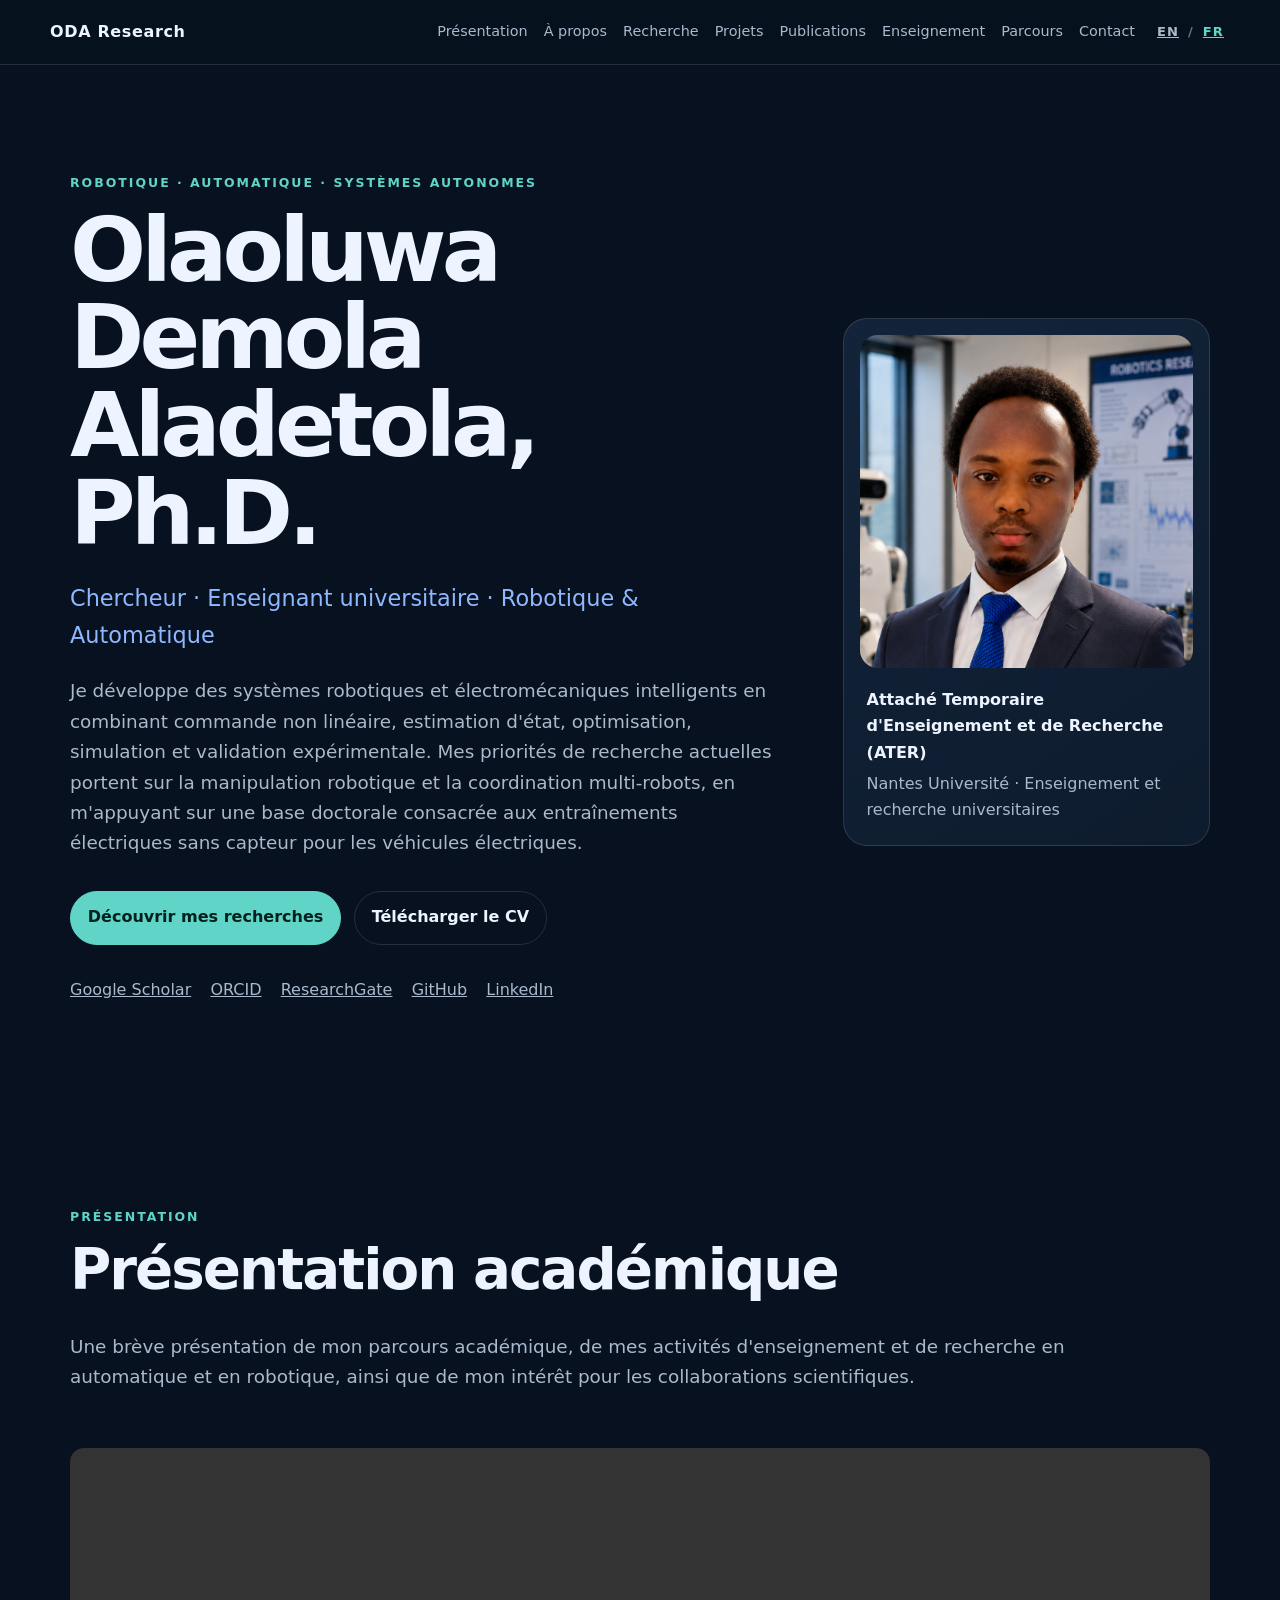
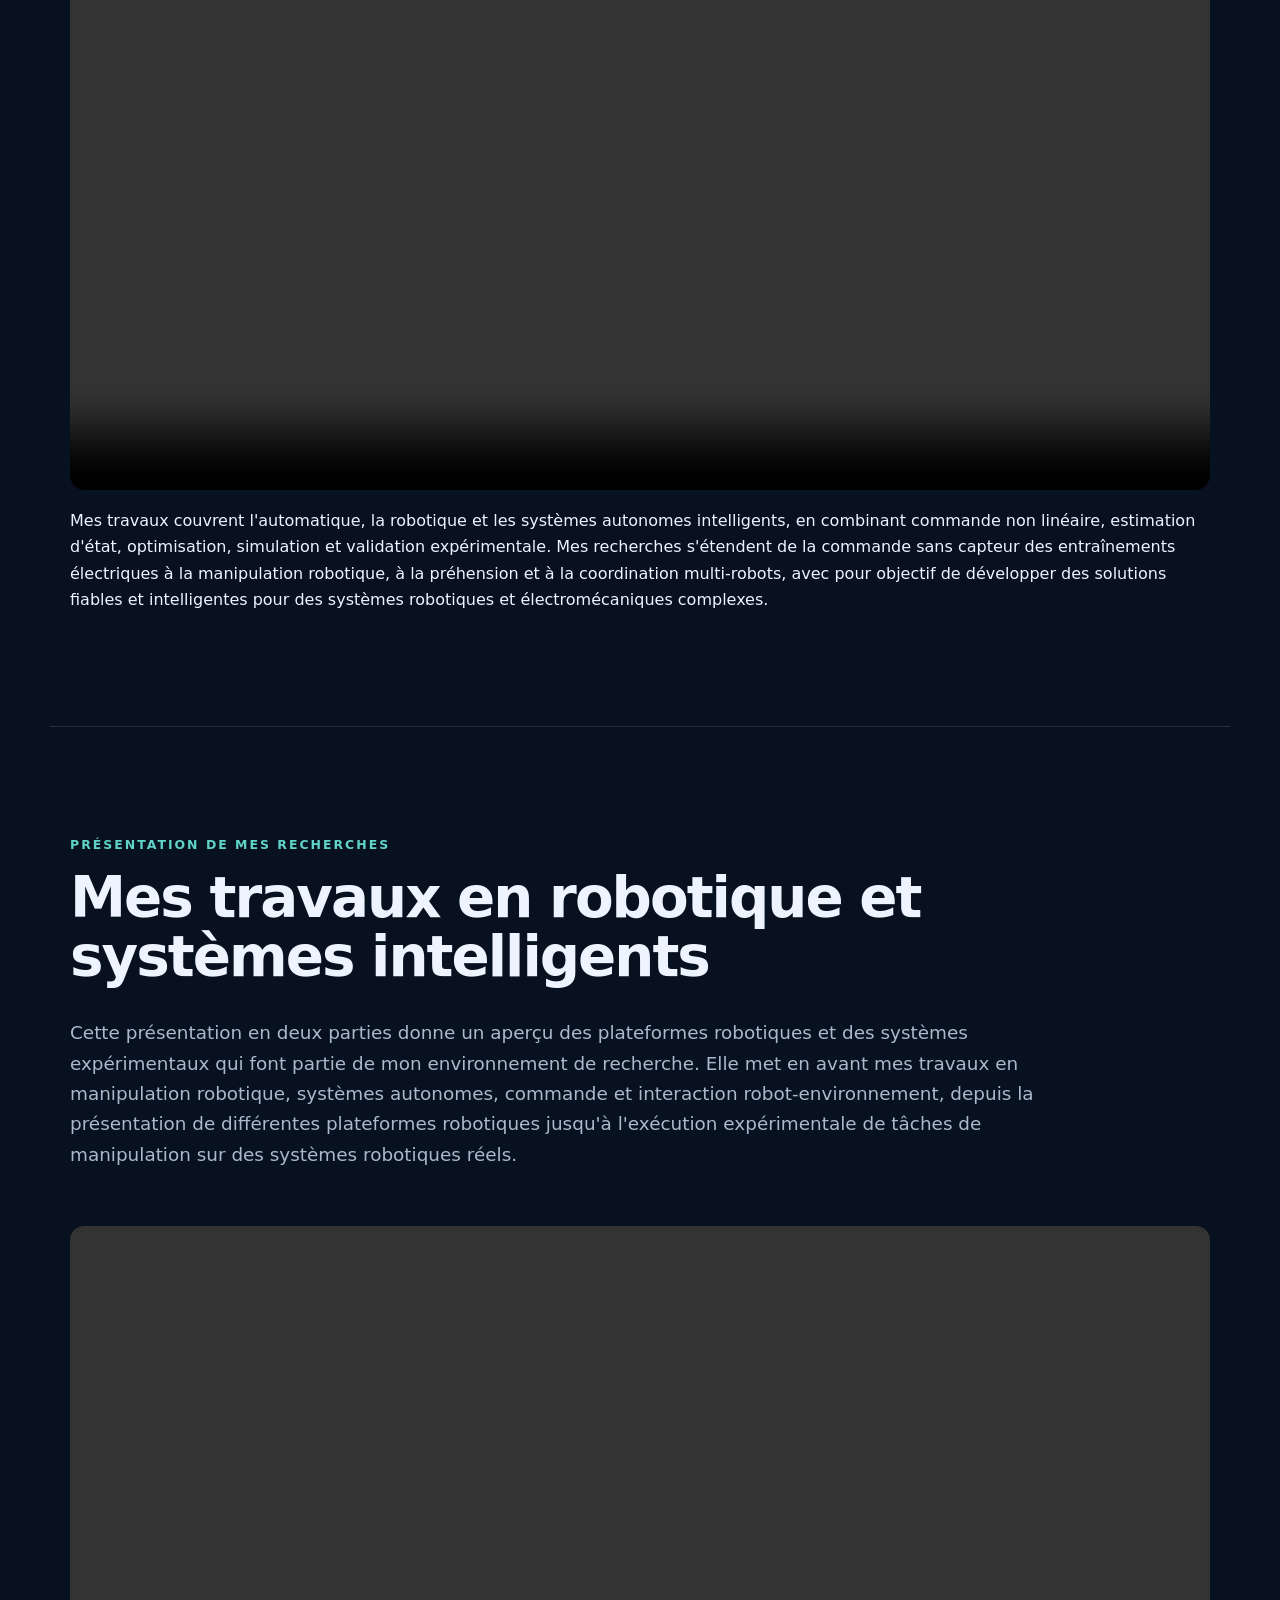
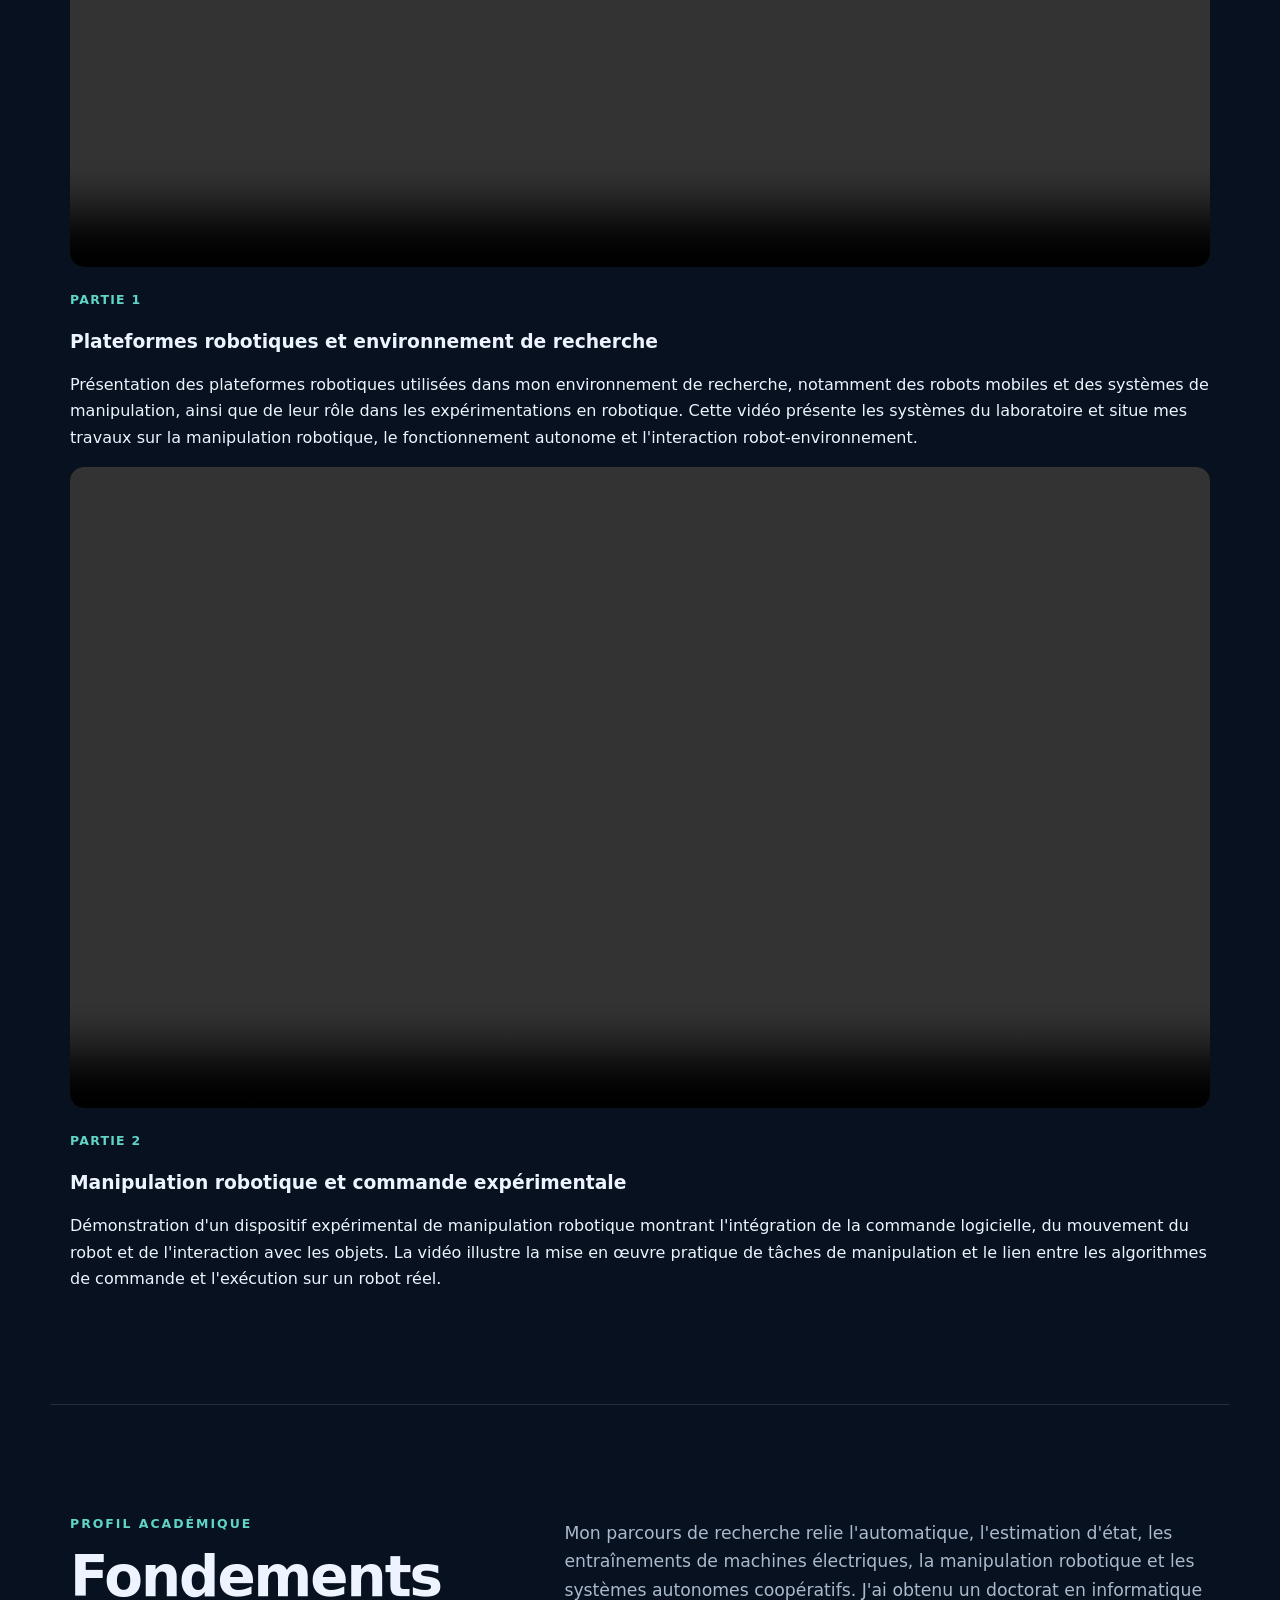
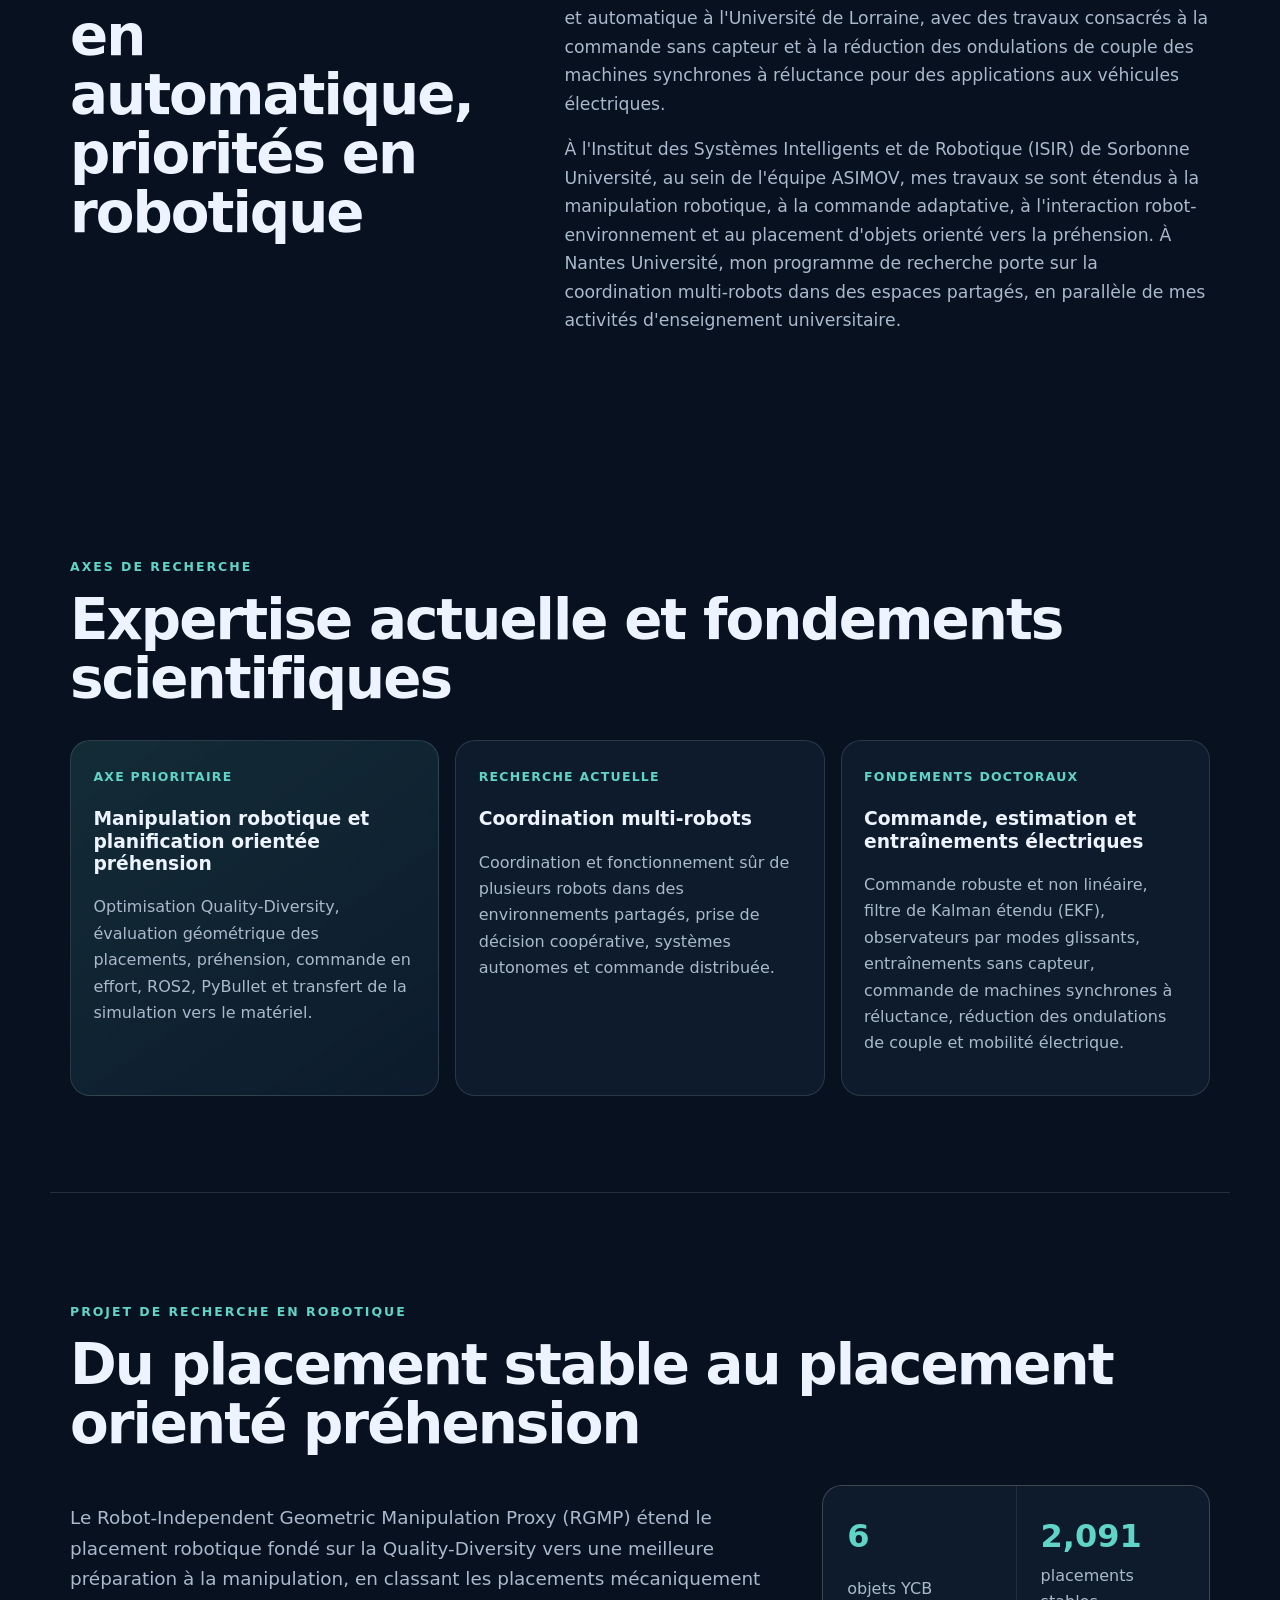
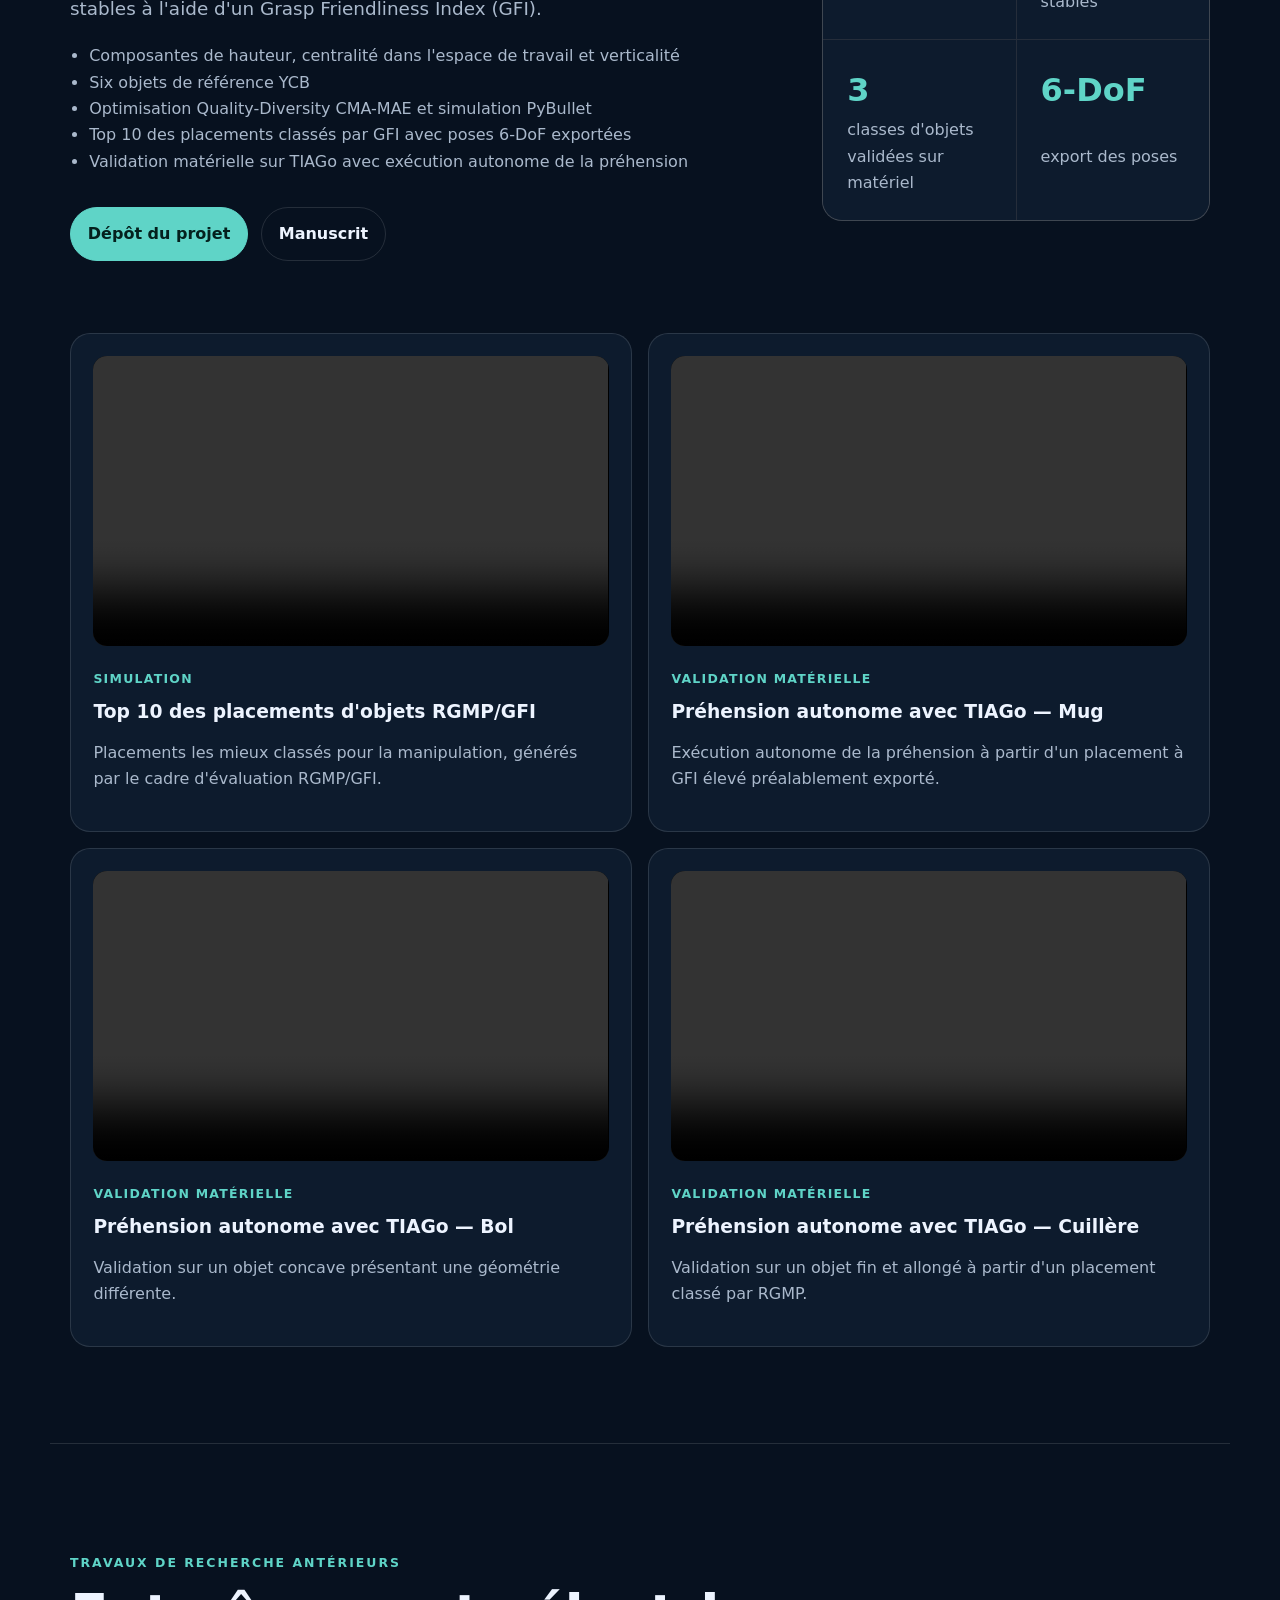
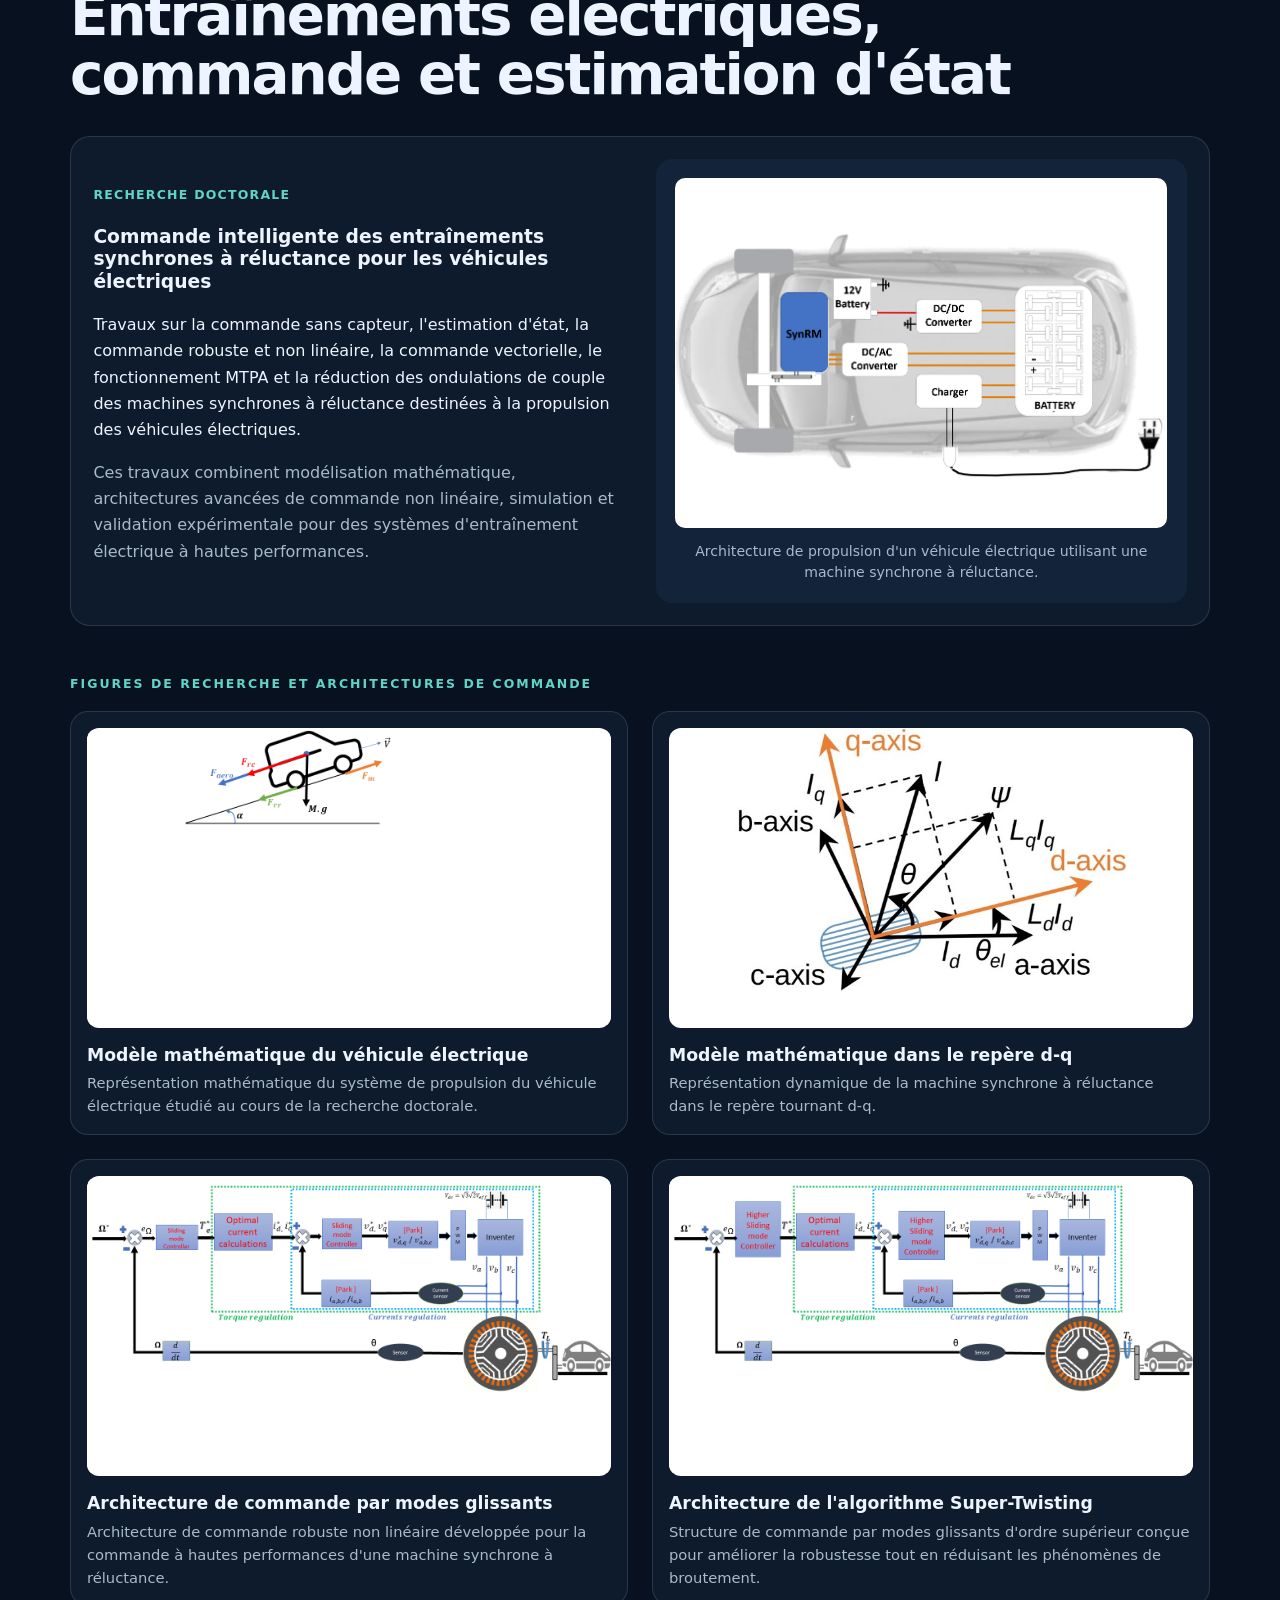
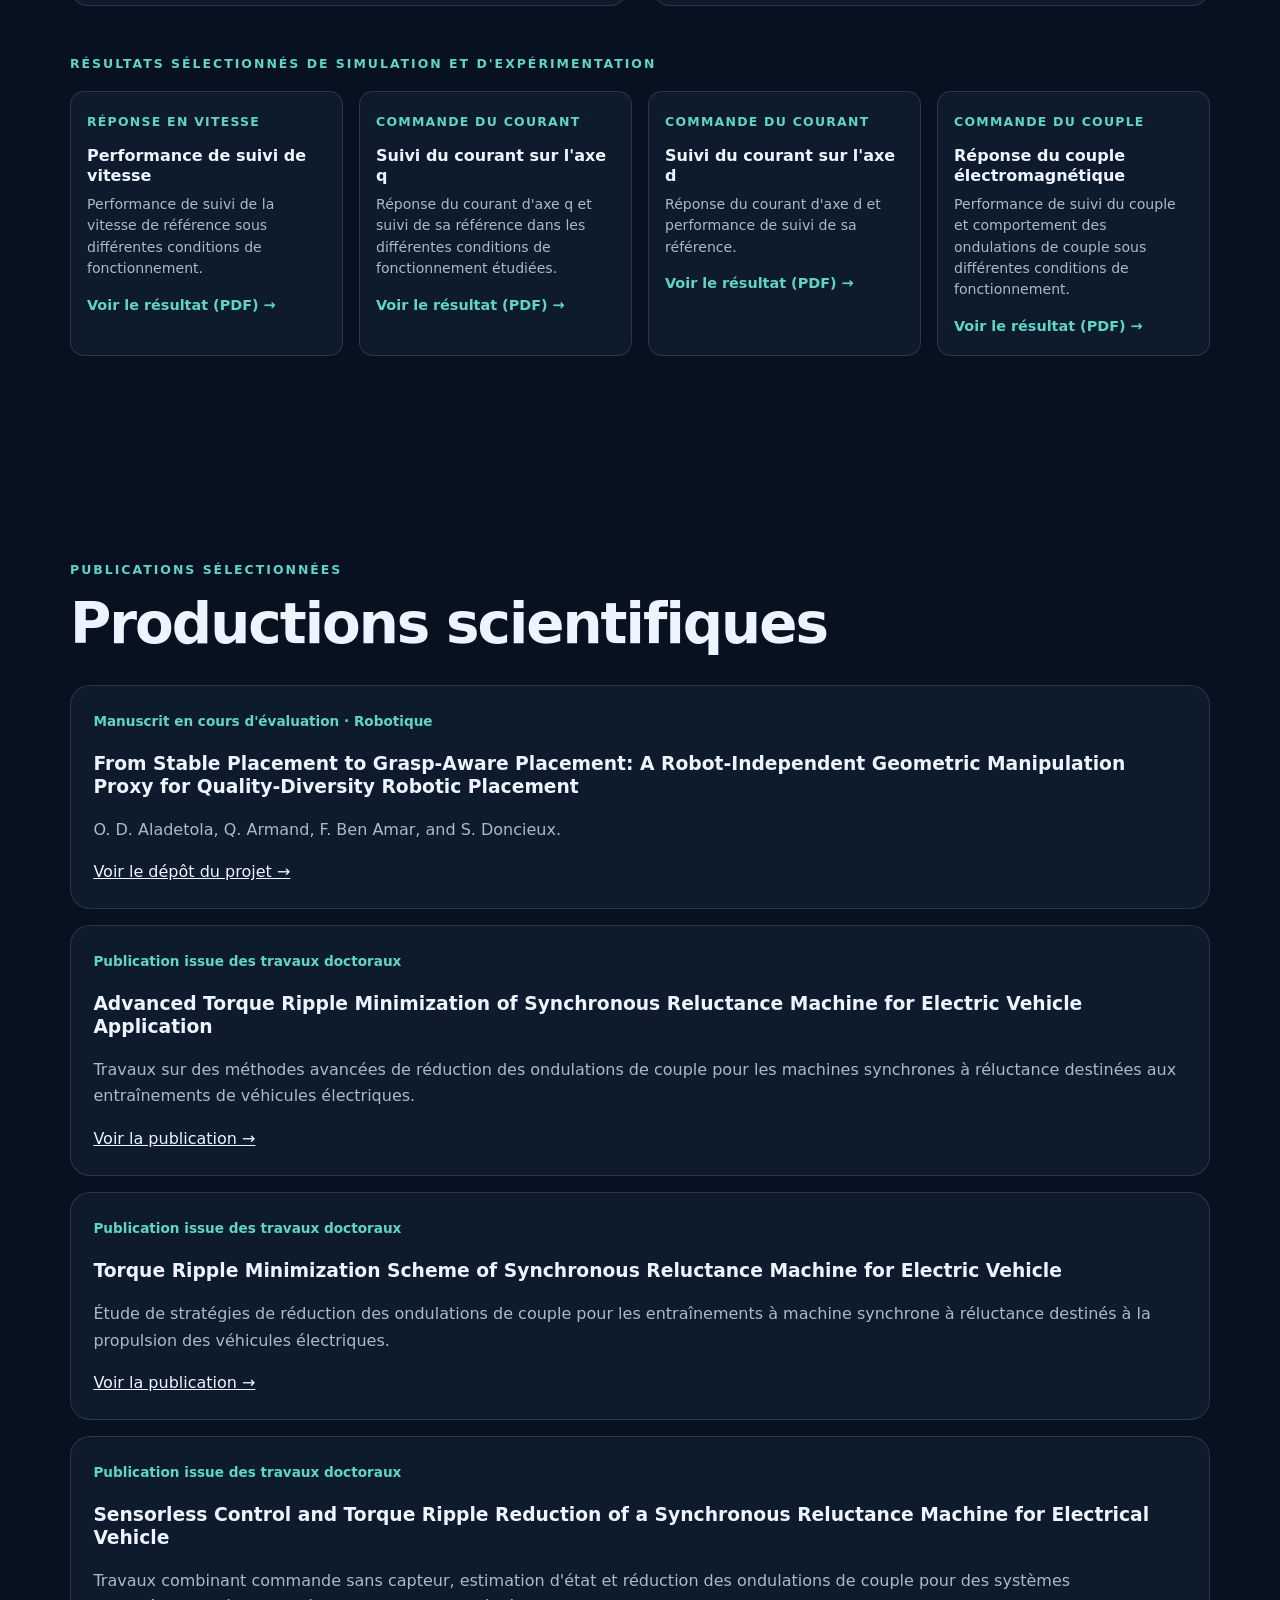
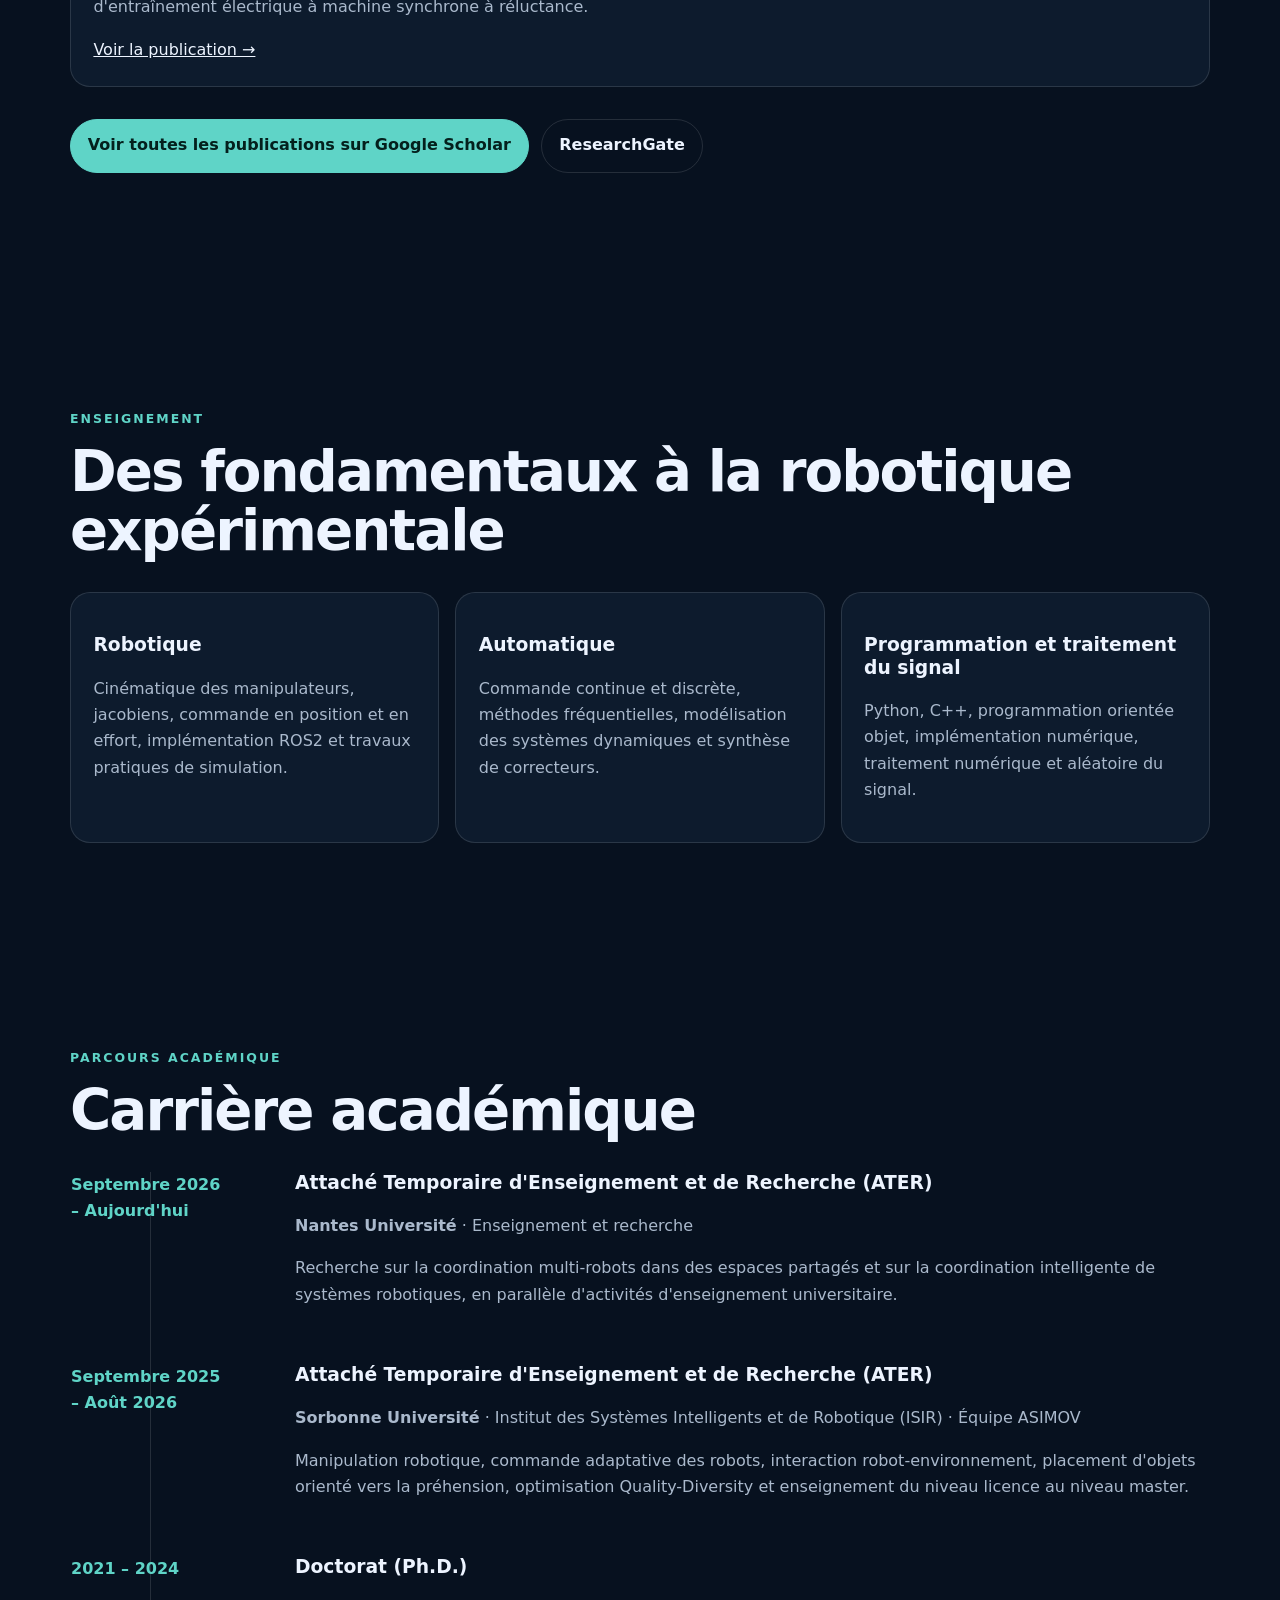
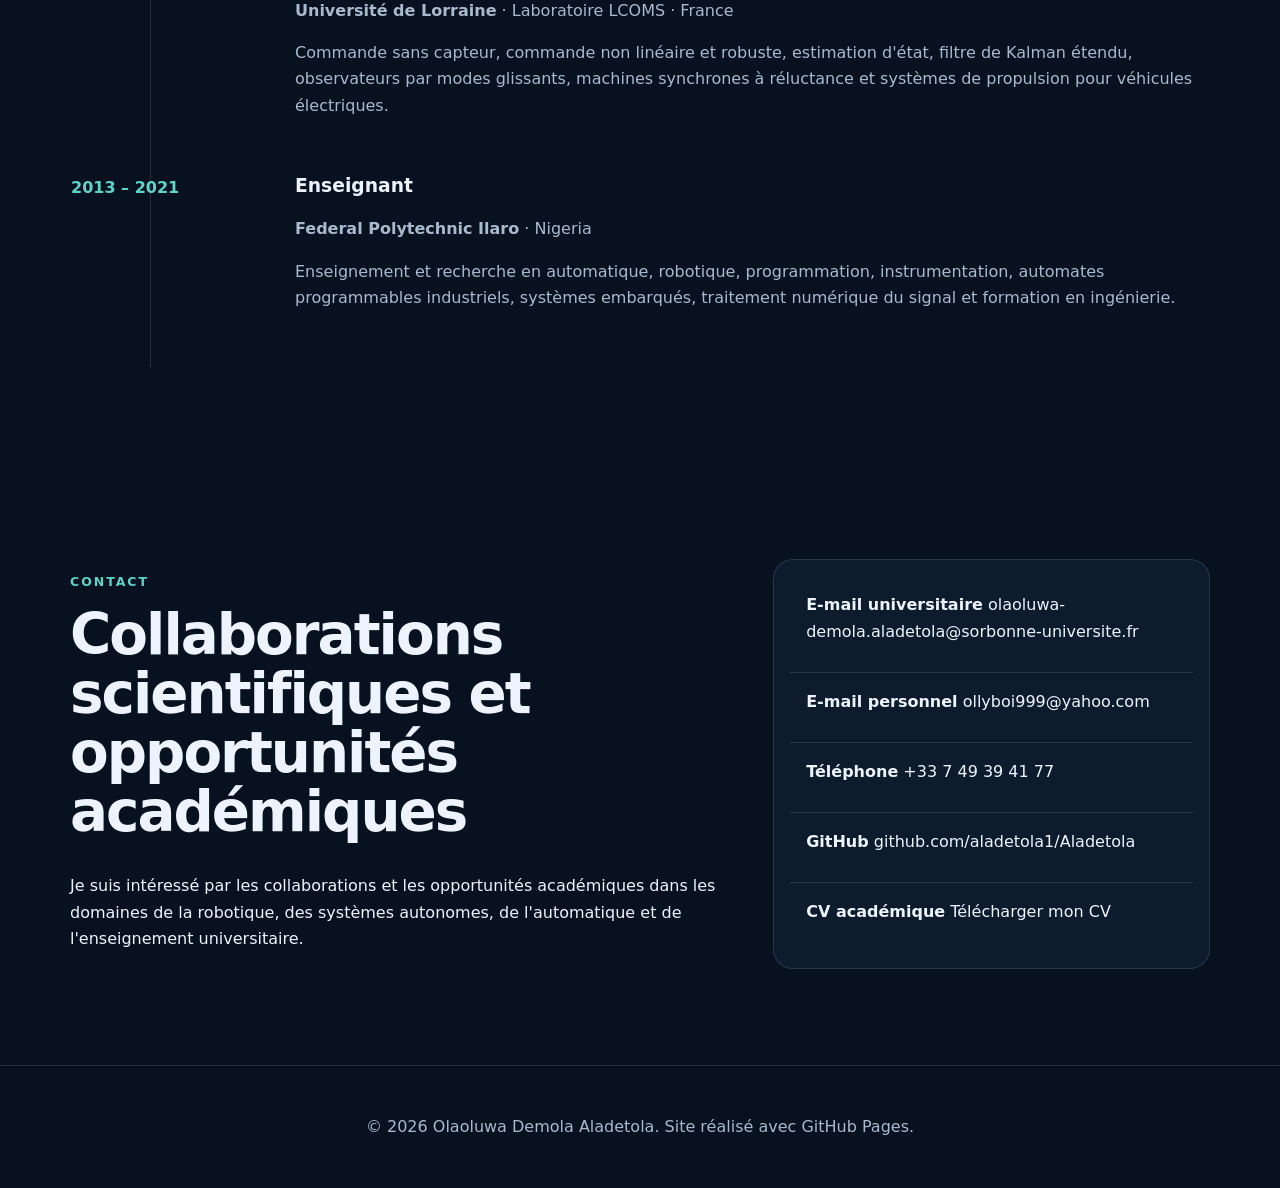
==== commit 550a9be4: "Add academic introduction video and update bilingual content" ====
--- a/index.html
+++ b/index.html
@@ -154,7 +154,7 @@
       </div>
     </div>
 
-    <div class="status-card">
+        <div class="status-card">
       <strong>Attaché Temporaire d'Enseignement et de Recherche (ATER)</strong>
       <span>Nantes Université · Enseignement et recherche universitaires</span>
     </div>
@@ -163,6 +163,50 @@
 
 </section>
 
+
+<!-- =====================================================
+     PRÉSENTATION ACADÉMIQUE PERSONNELLE
+     ===================================================== -->
+
+<section id="academic-introduction" class="section personal-introduction">
+
+  <div class="video-intro-heading">
+
+    <p class="section-label">Présentation</p>
+
+    <h2>Présentation académique</h2>
+
+    <p class="lead">
+      Une brève présentation de mon parcours académique, de mes activités
+      d'enseignement et de recherche en automatique et en robotique,
+      ainsi que de mon intérêt pour les collaborations scientifiques.
+    </p>
+
+  </div>
+
+  <div class="video-shell">
+    <video controls preload="metadata">
+      <source
+        src="assets/videos/teaching/presentation_fr.mp4"
+        type="video/mp4">
+    </video>
+  </div>
+
+  <div class="video-description">
+
+    <p>
+      Mes travaux couvrent l'automatique, la robotique et les systèmes autonomes
+      intelligents, en combinant commande non linéaire, estimation d'état,
+      optimisation, simulation et validation expérimentale. Mes recherches
+      s'étendent de la commande sans capteur des entraînements électriques
+      à la manipulation robotique, à la préhension et à la coordination
+      multi-robots, avec pour objectif de développer des solutions fiables
+      et intelligentes pour des systèmes robotiques et électromécaniques complexes.
+    </p>
+
+  </div>
+
+</section>
 
 <!-- =====================================================
      PRÉSENTATION VIDÉO
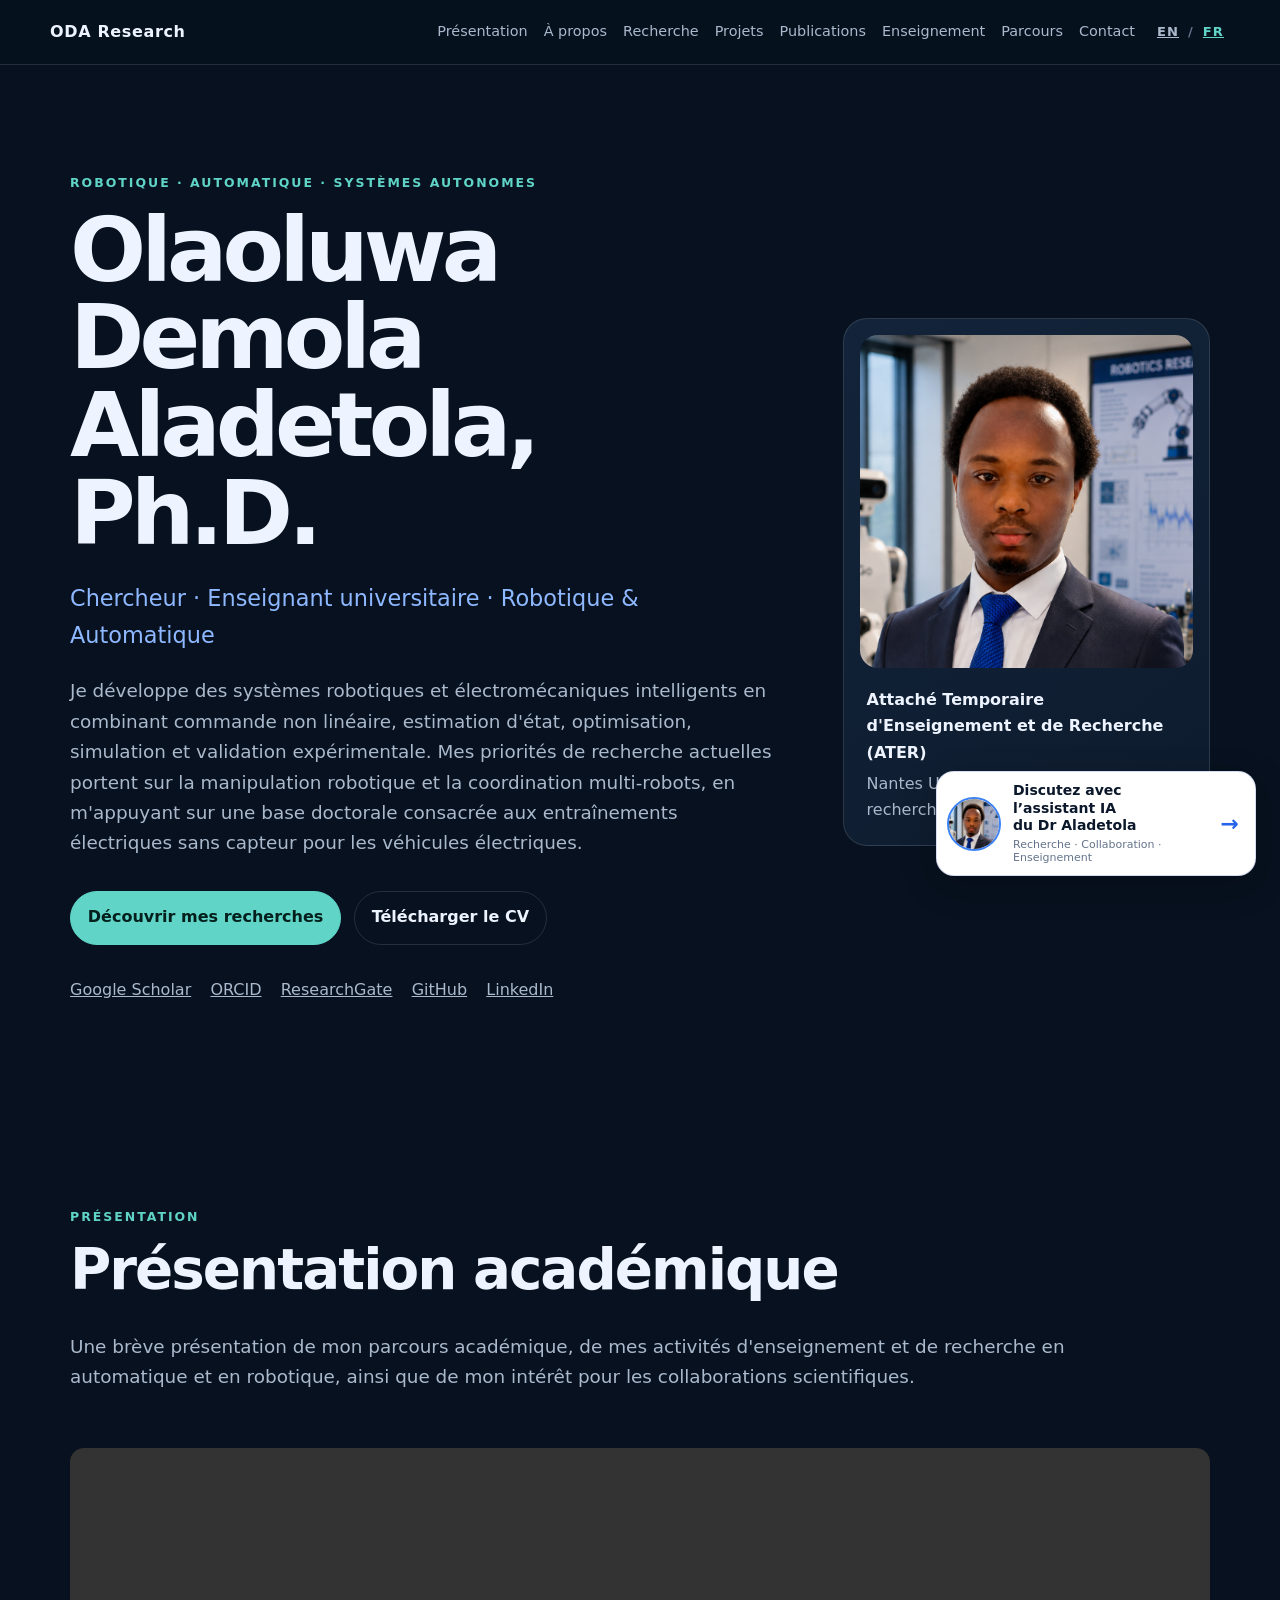
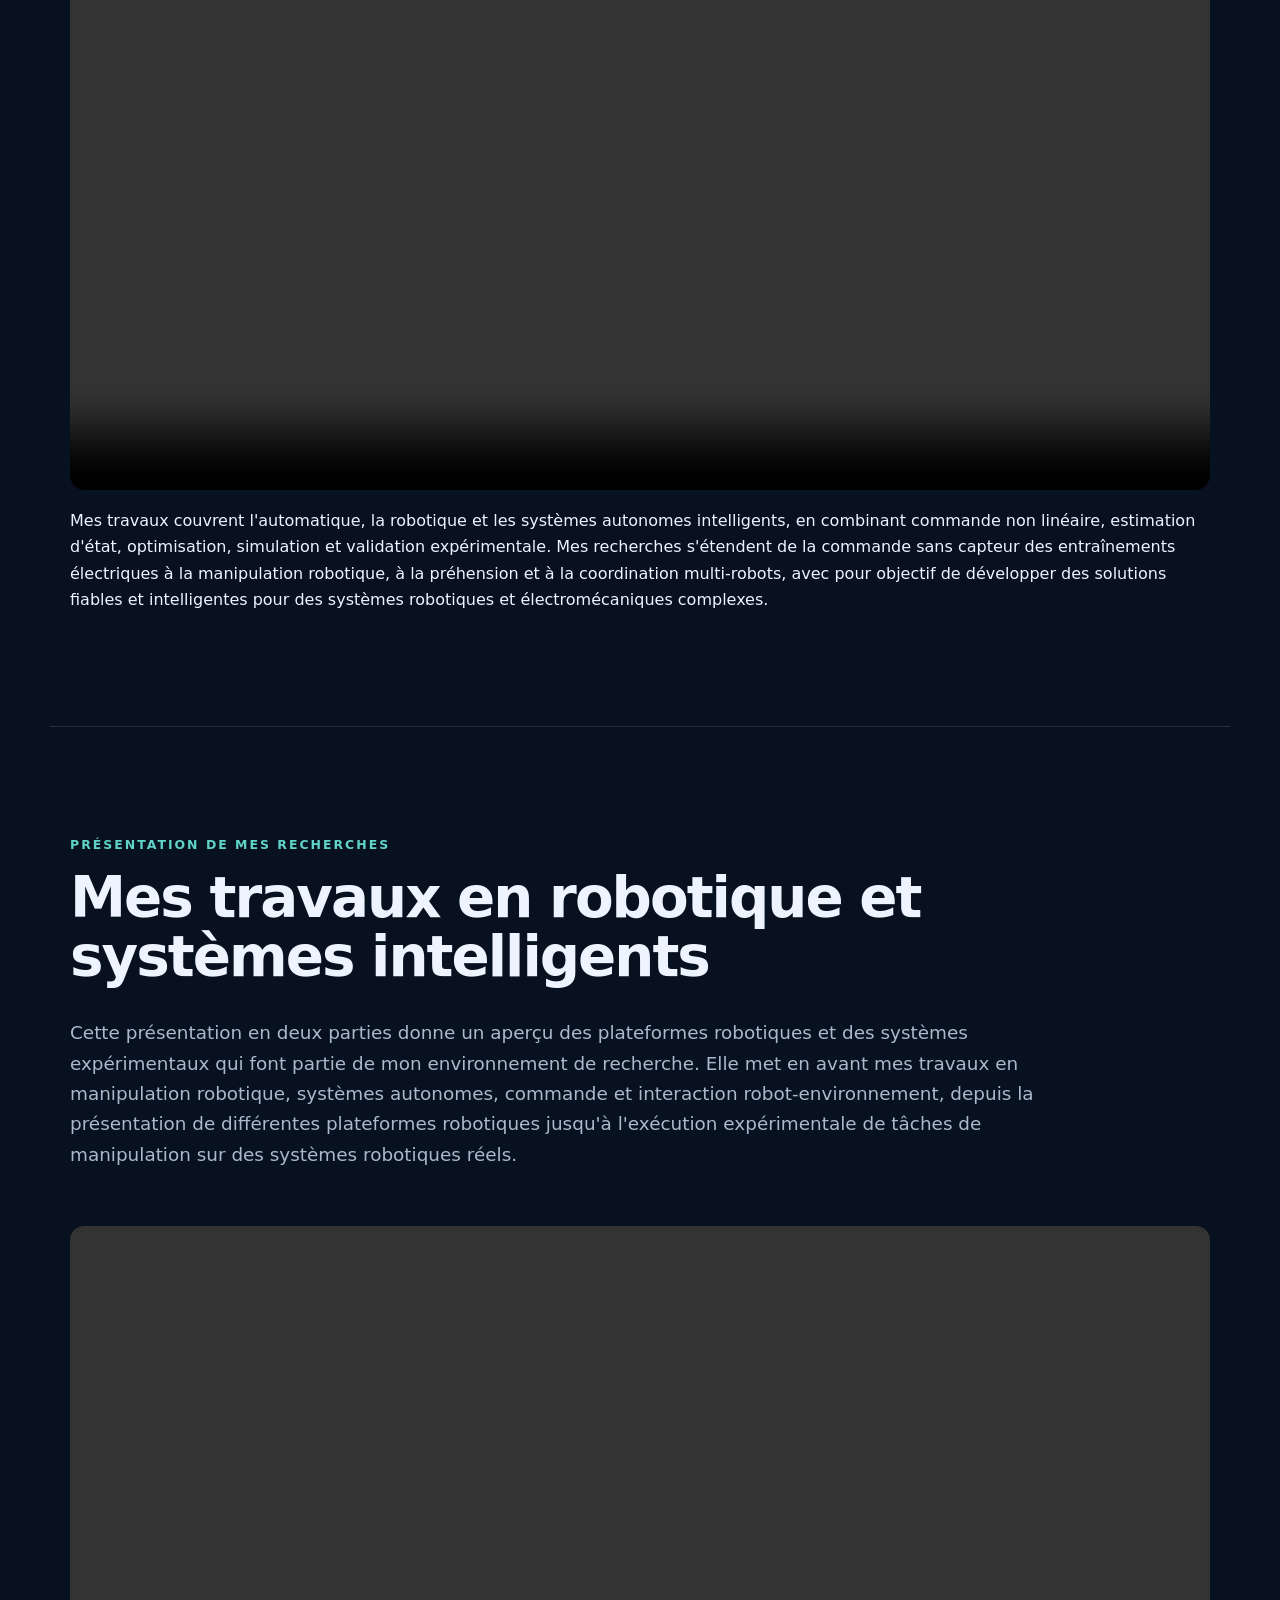
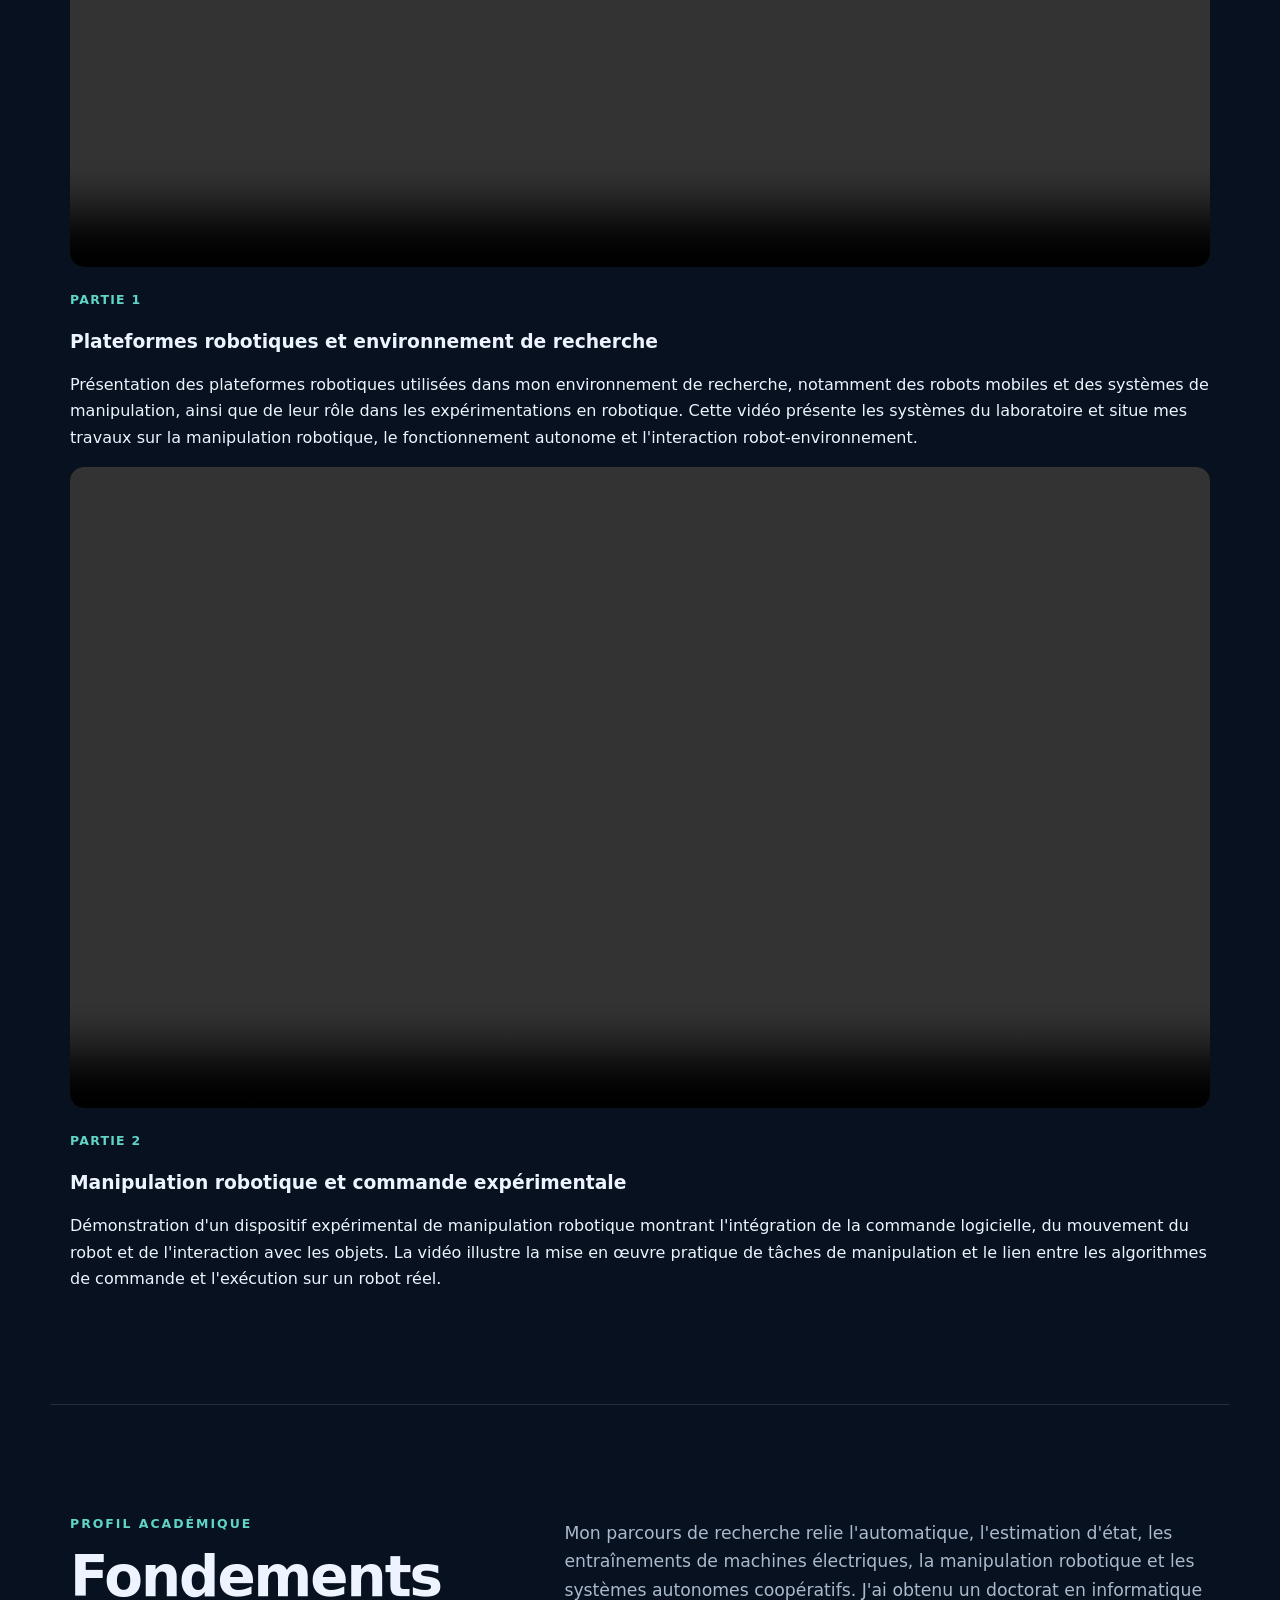
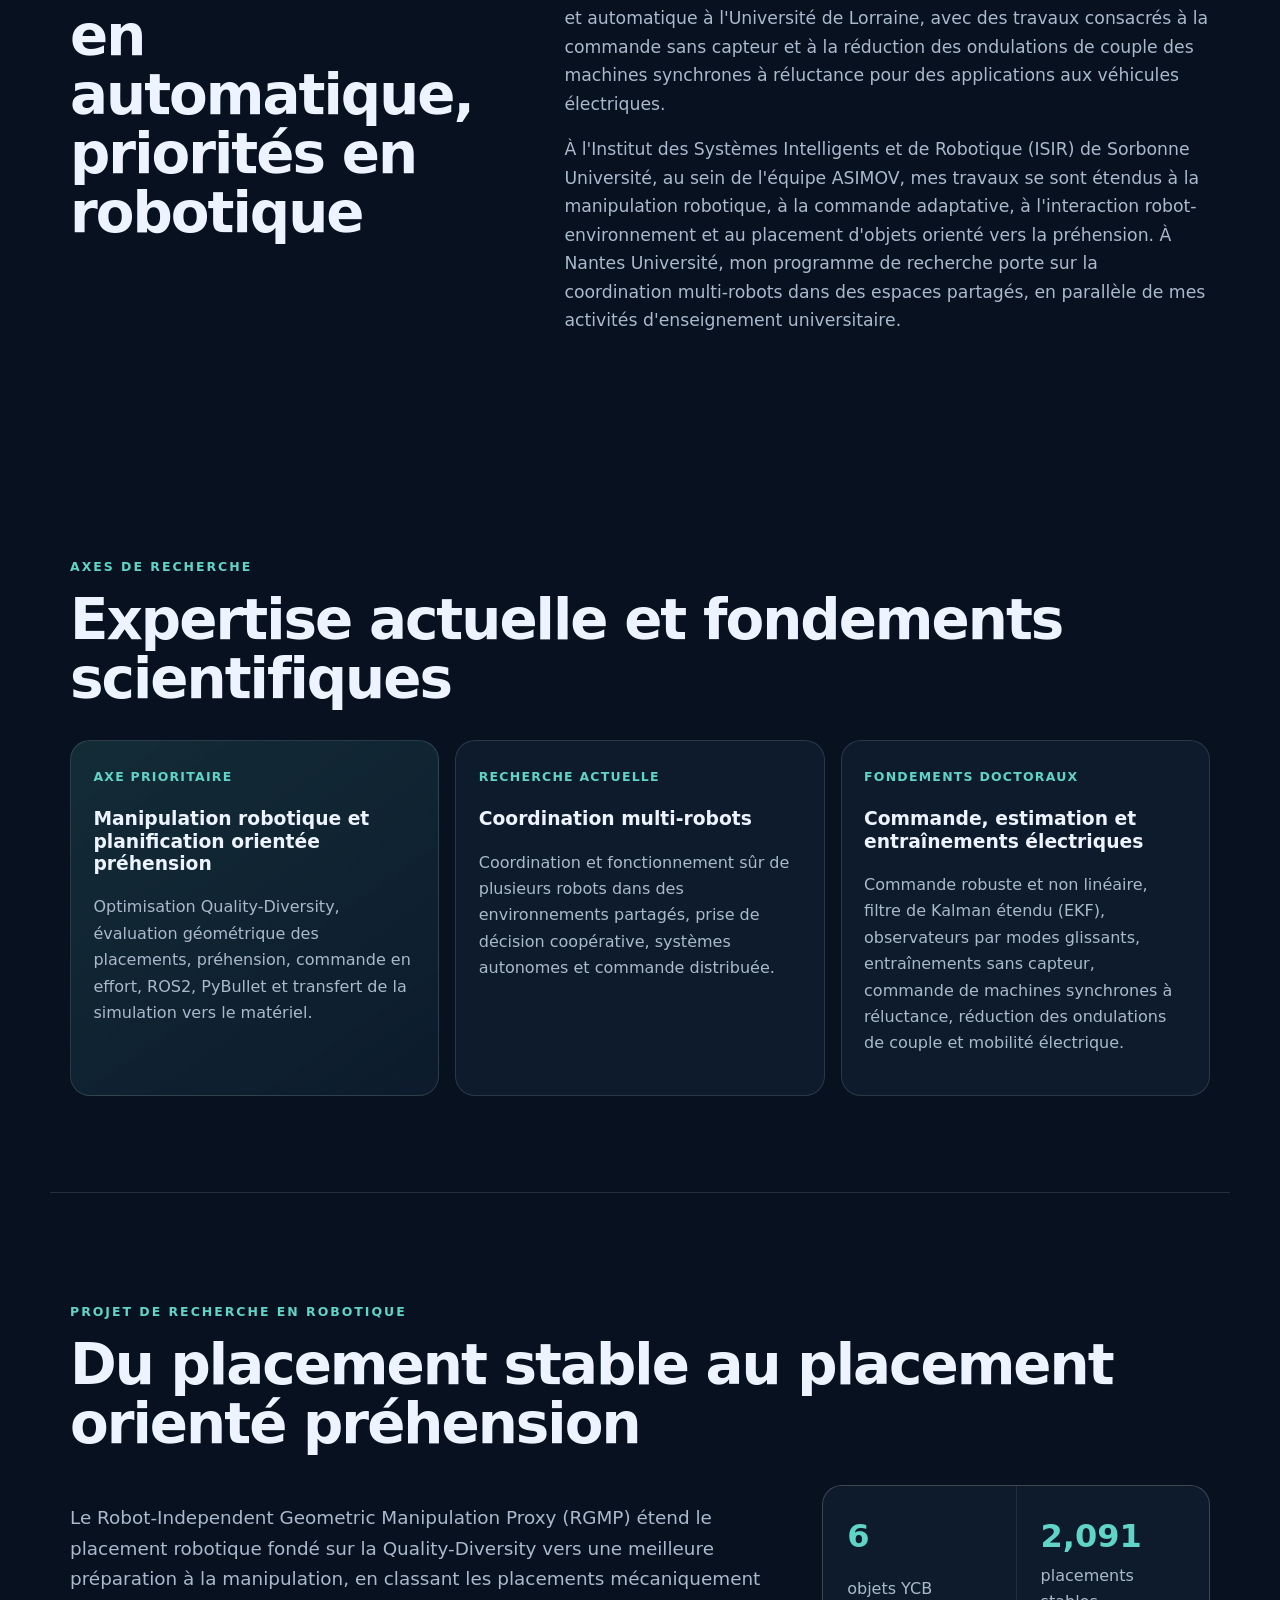
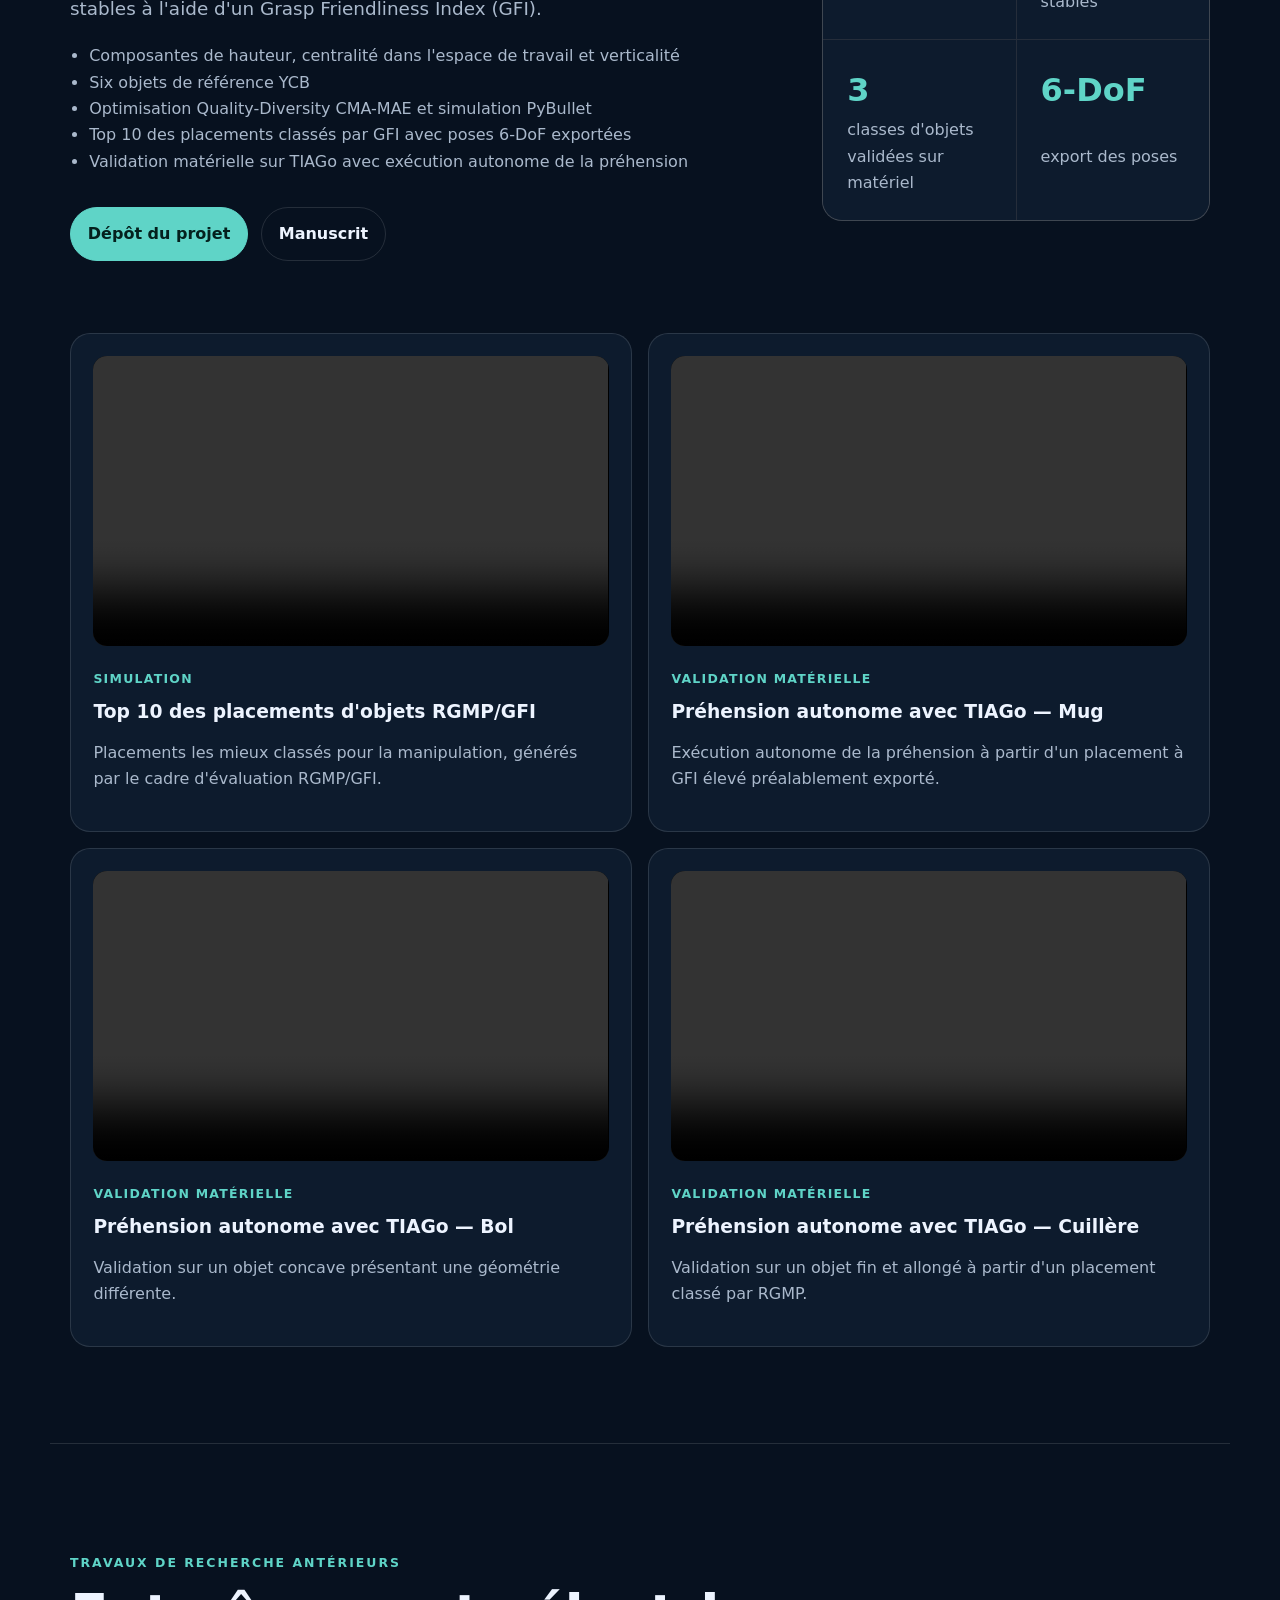
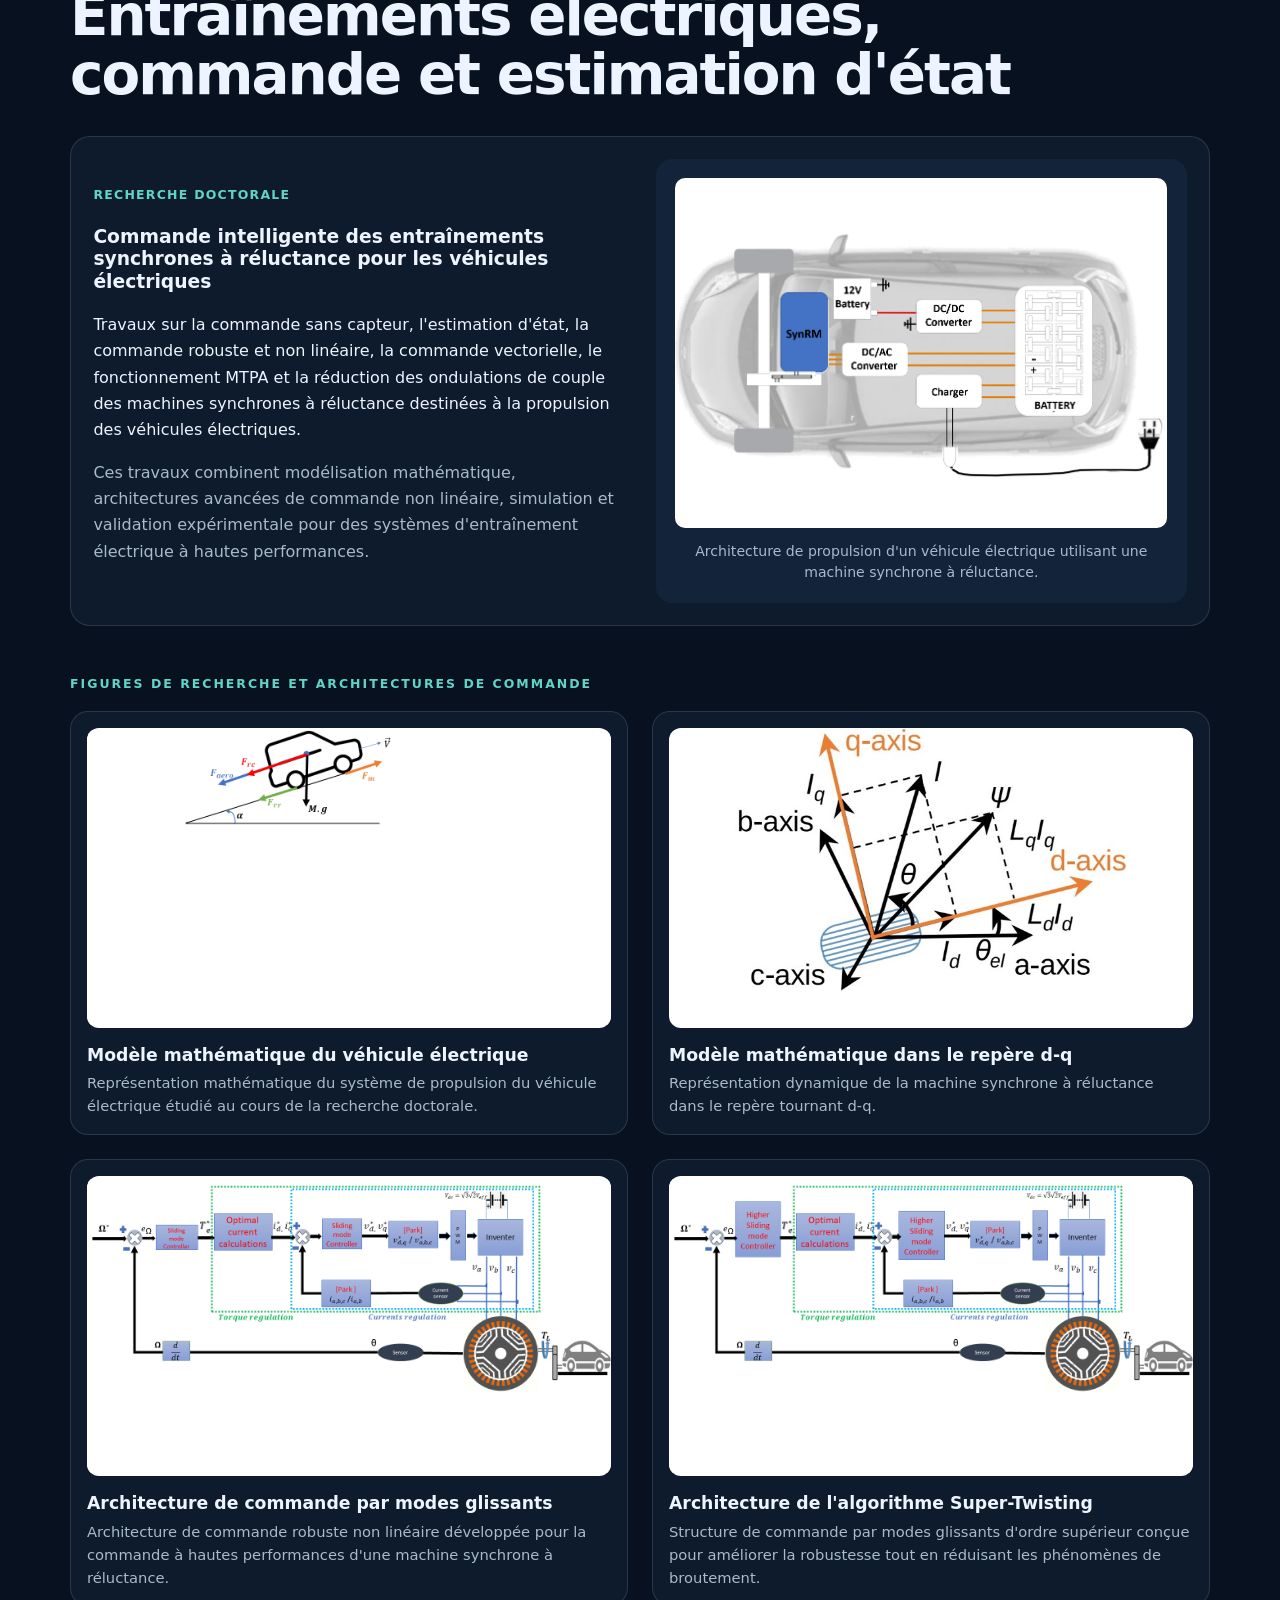
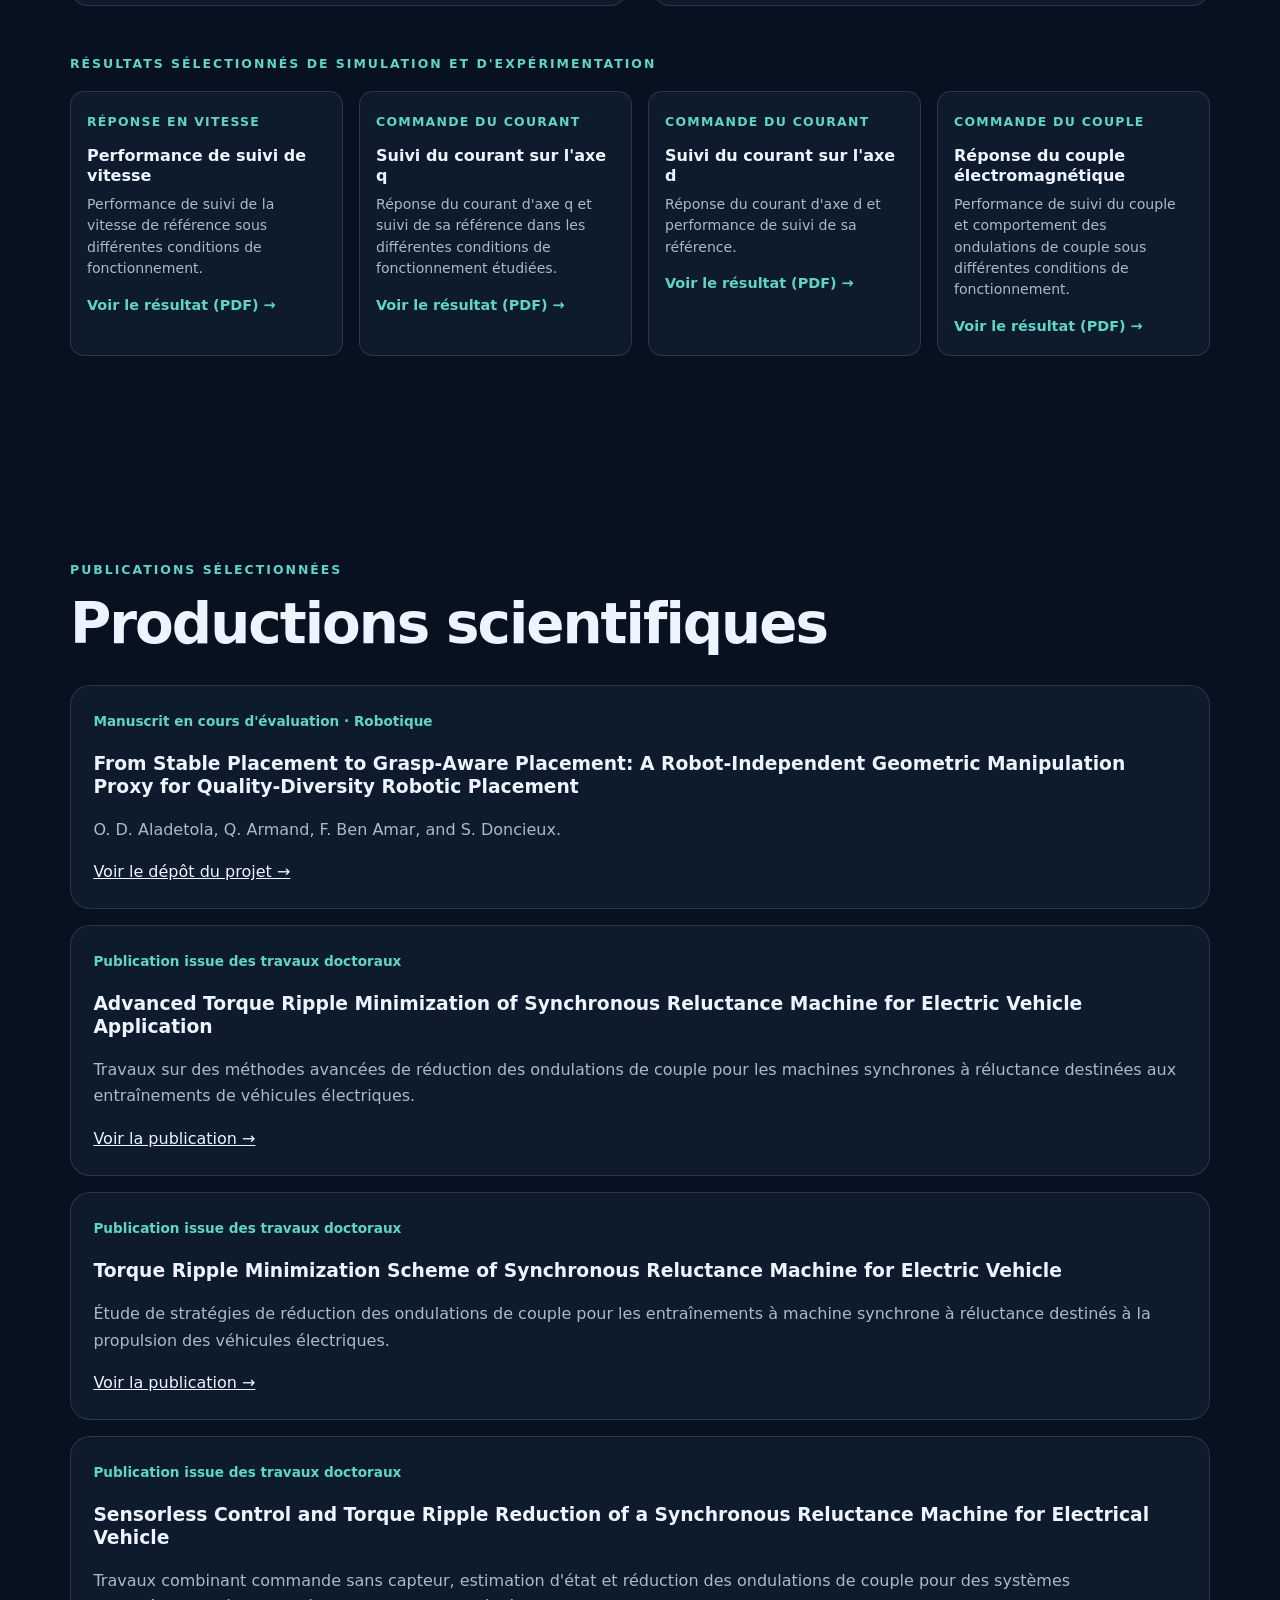
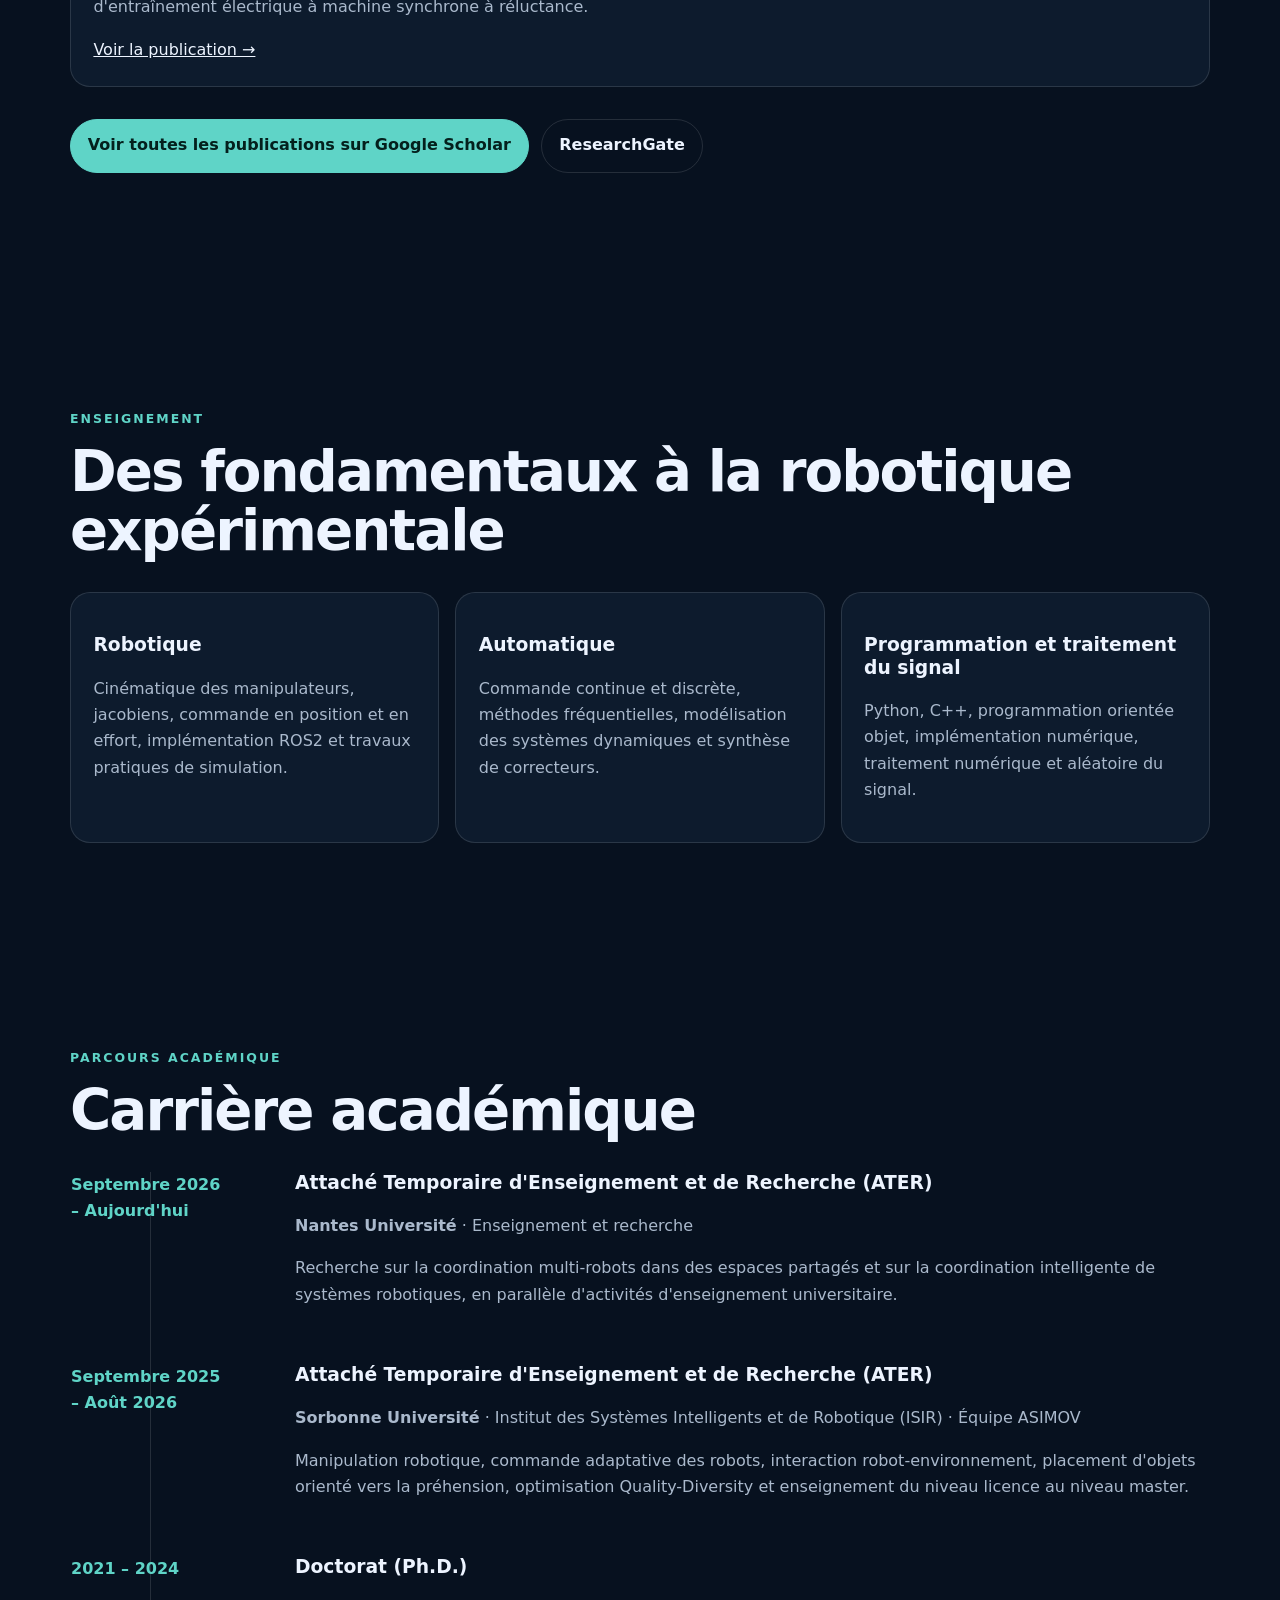
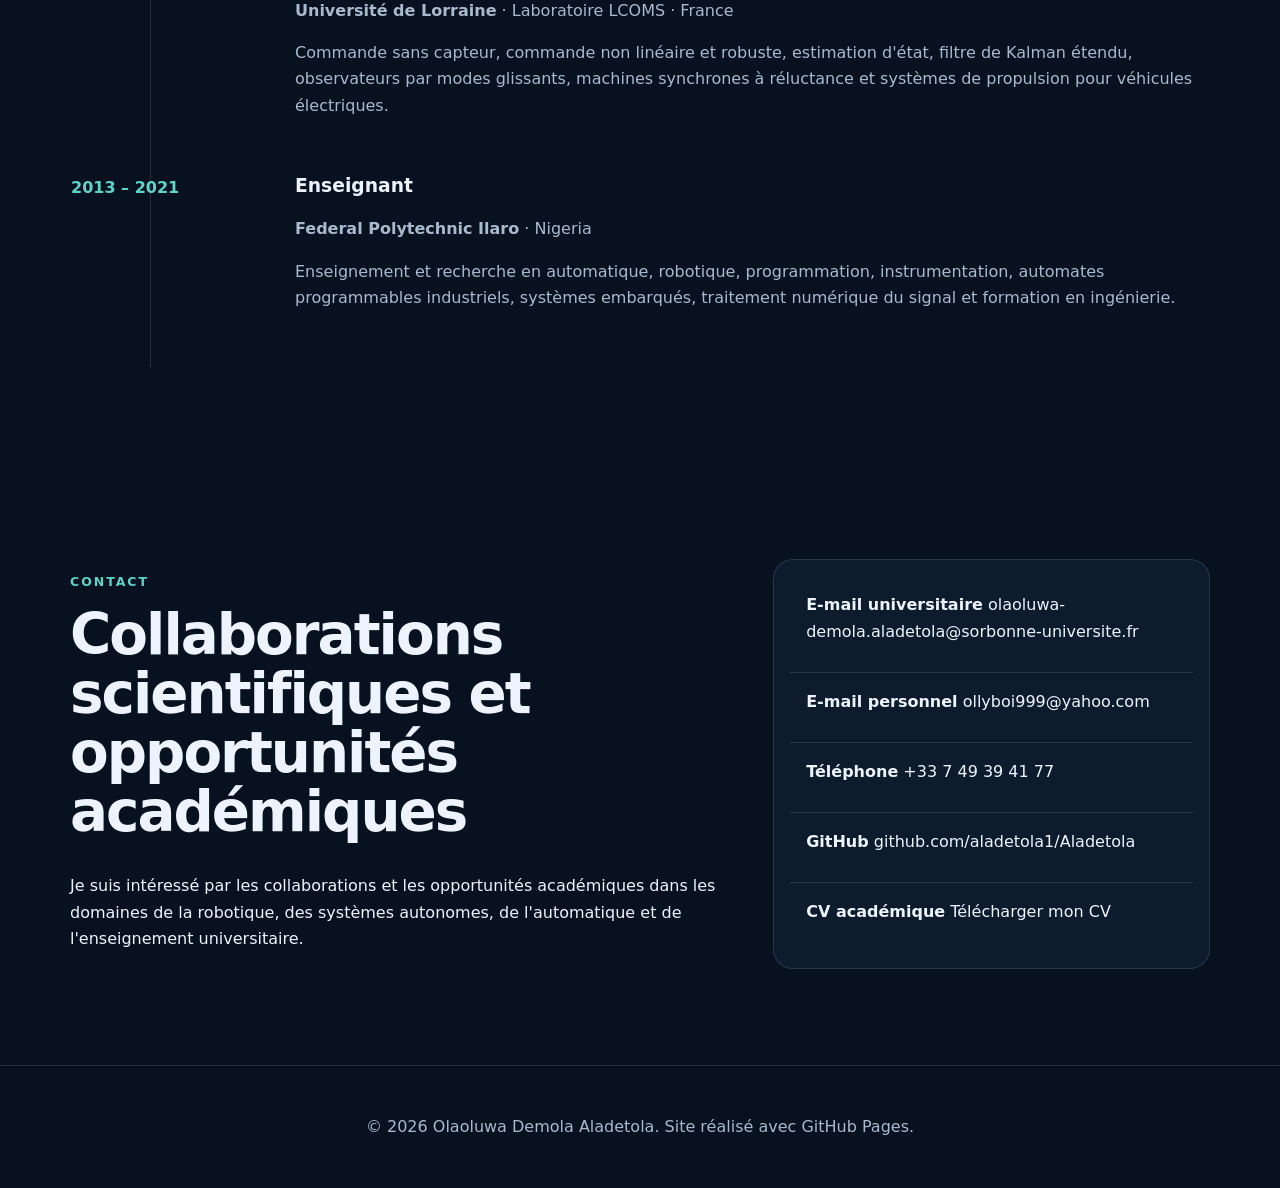
==== commit 4495d360: "Add bilingual AI research assistant to website" ====
--- a/index.html
+++ b/index.html
@@ -13,6 +13,8 @@
   <title>Olaoluwa Demola Aladetola, Ph.D. | Robotique & Automatique</title>
 
   <link rel="stylesheet" href="styles.css">
+  <script src="https://cdn.botpress.cloud/webchat/v5.0/inject.js"></script>
+<script src="https://files.bpcontent.cloud/2026/09/05/09/20260905091832-1AUNVZLP.js" defer></script>
 </head>
 
 <body>
@@ -1145,8 +1147,37 @@
     Site réalisé avec GitHub Pages.
   </p>
 </footer>
-
+<!-- ODA AI Research Assistant Launcher -->
+<button id="oda-ai-launcher" class="oda-ai-launcher" type="button">
+
+  <img
+    src="assets/images/profile/profile.png"
+    alt="Dr Olaoluwa Aladetola"
+    class="oda-ai-avatar"
+  >
+
+  <span class="oda-ai-launcher-text">
+    <strong>
+      Discutez avec l’assistant IA<br>
+      du Dr Aladetola
+    </strong>
+    <small>Recherche · Collaboration · Enseignement</small>
+  </span>
+
+  <span class="oda-ai-arrow" aria-hidden="true">→</span>
+
+</button>
 <script src="script.js"></script>
+
+<script>
+  window.botpress.on('webchat:initialized', async () => {
+    await window.botpress.updateUser({
+      data: {
+        websiteLanguage: 'fr'
+      }
+    });
+  });
+</script>
 
 </body>
 </html>
--- a/styles.css
+++ b/styles.css
@@ -1390,4 +1390,96 @@
   .featured-research-image .research-image-frame {
     height: 260px;
   }
-}+}
+/* =====================================================
+   ODA AI RESEARCH ASSISTANT LAUNCHER
+   ===================================================== */
+
+.oda-ai-launcher {
+  position: fixed;
+  right: 24px;
+  bottom: 24px;
+  z-index: 9998;
+
+  display: flex;
+  align-items: center;
+  gap: 12px;
+
+  padding: 10px 16px 10px 10px;
+  width: 320px;
+  max-width: calc(100vw - 48px);
+
+  background: #ffffff;
+  border: 1px solid rgba(30, 64, 175, 0.18);
+  border-radius: 18px;
+
+  box-shadow: 0 10px 35px rgba(0, 0, 0, 0.22);
+
+  cursor: pointer;
+  font-family: inherit;
+  text-align: left;
+
+  transition:
+    transform 0.2s ease,
+    box-shadow 0.2s ease;
+}
+
+.oda-ai-launcher:hover {
+  transform: translateY(-3px);
+  box-shadow: 0 14px 40px rgba(0, 0, 0, 0.28);
+}
+
+.oda-ai-avatar {
+  width: 54px;
+  height: 54px;
+  flex-shrink: 0;
+
+  object-fit: cover;
+  object-position: center top;
+
+  border-radius: 50%;
+  border: 2px solid #3b82f6;
+}
+
+.oda-ai-launcher-text {
+  display: flex;
+  flex-direction: column;
+  gap: 3px;
+  line-height: 1.25;
+}
+
+.oda-ai-launcher-text strong {
+  color: #0b172a;
+  font-size: 14px;
+  font-weight: 700;
+}
+
+.oda-ai-launcher-text small {
+  color: #64748b;
+  font-size: 11px;
+  font-weight: 500;
+}
+
+.oda-ai-arrow {
+  margin-left: 4px;
+  color: #2563eb;
+  font-size: 22px;
+  font-weight: 700;
+}
+
+/* Mobile */
+@media (max-width: 600px) {
+  .oda-ai-launcher {
+    right: 14px;
+    bottom: 14px;
+    max-width: calc(100vw - 28px);
+  }
+
+  .oda-ai-avatar {
+    width: 48px;
+    height: 48px;
+  }
+
+  .oda-ai-launcher-text strong {
+    font-size: 13px;
+  }
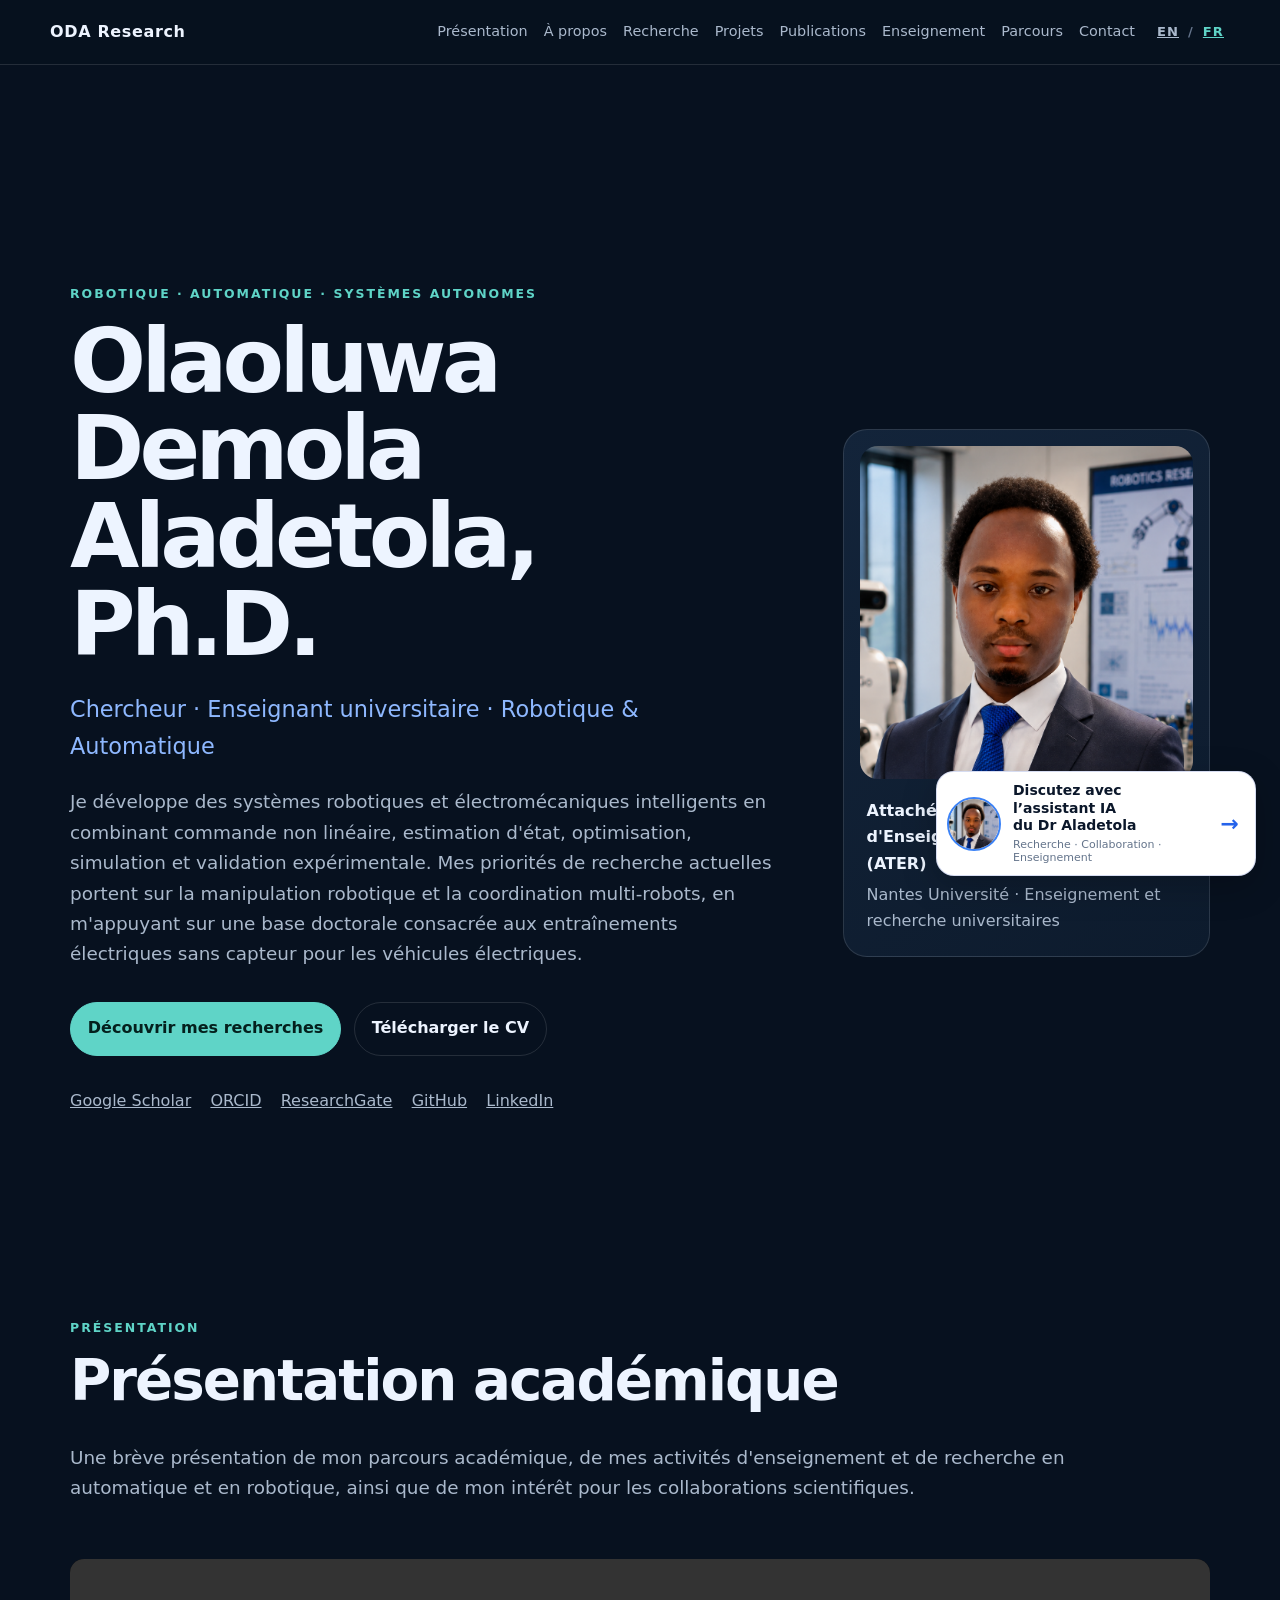
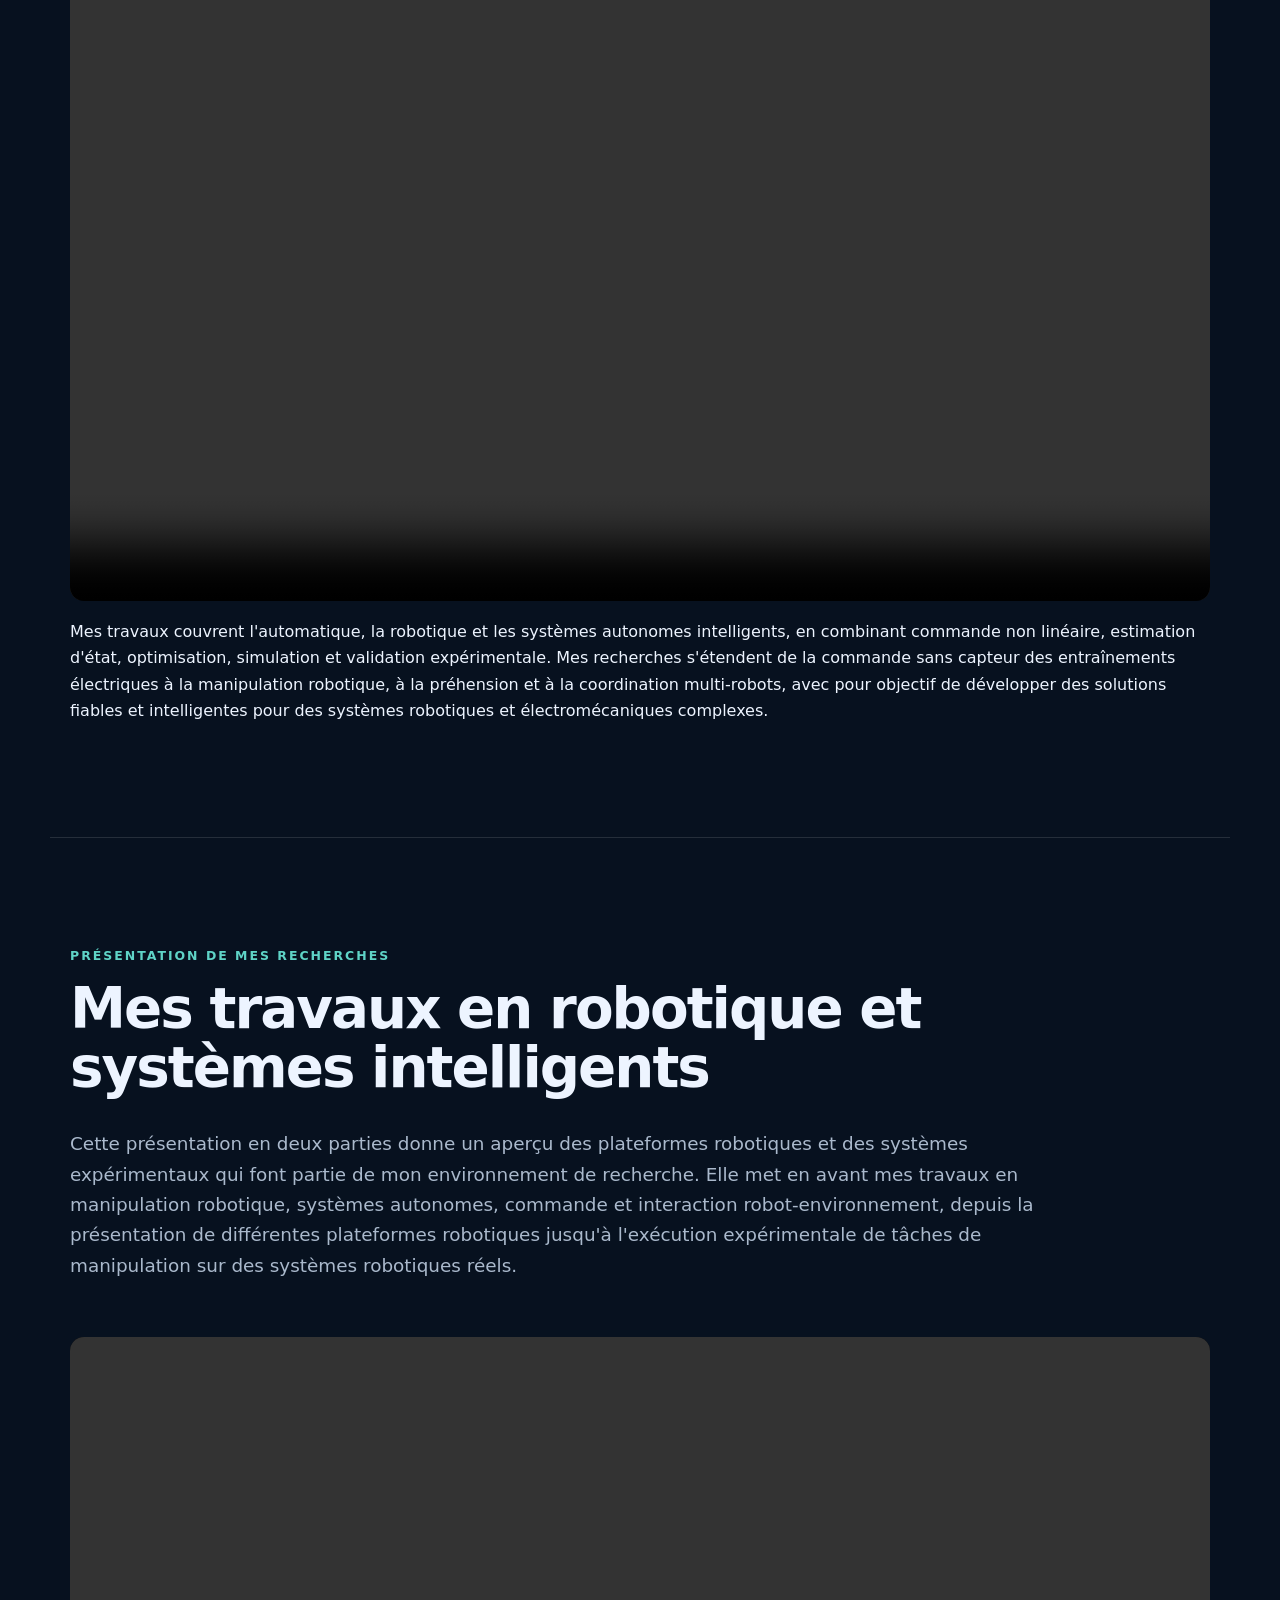
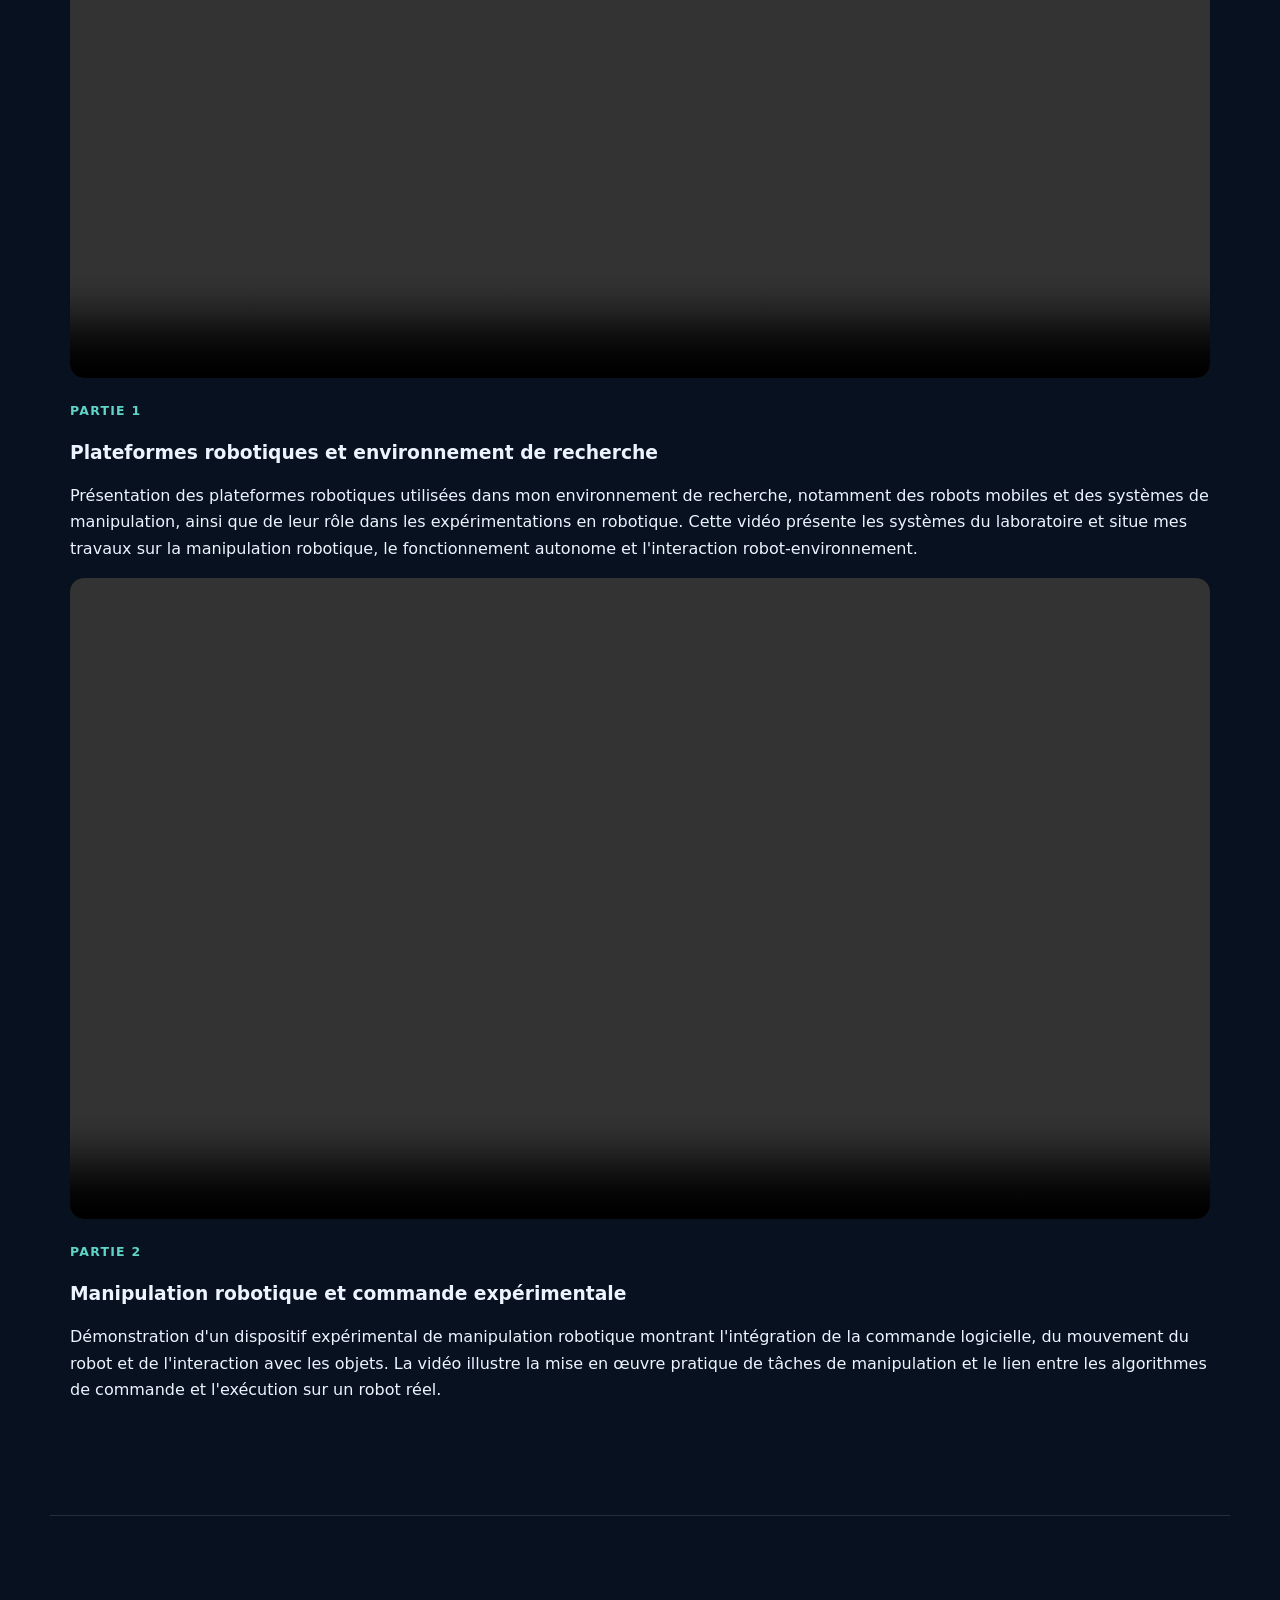
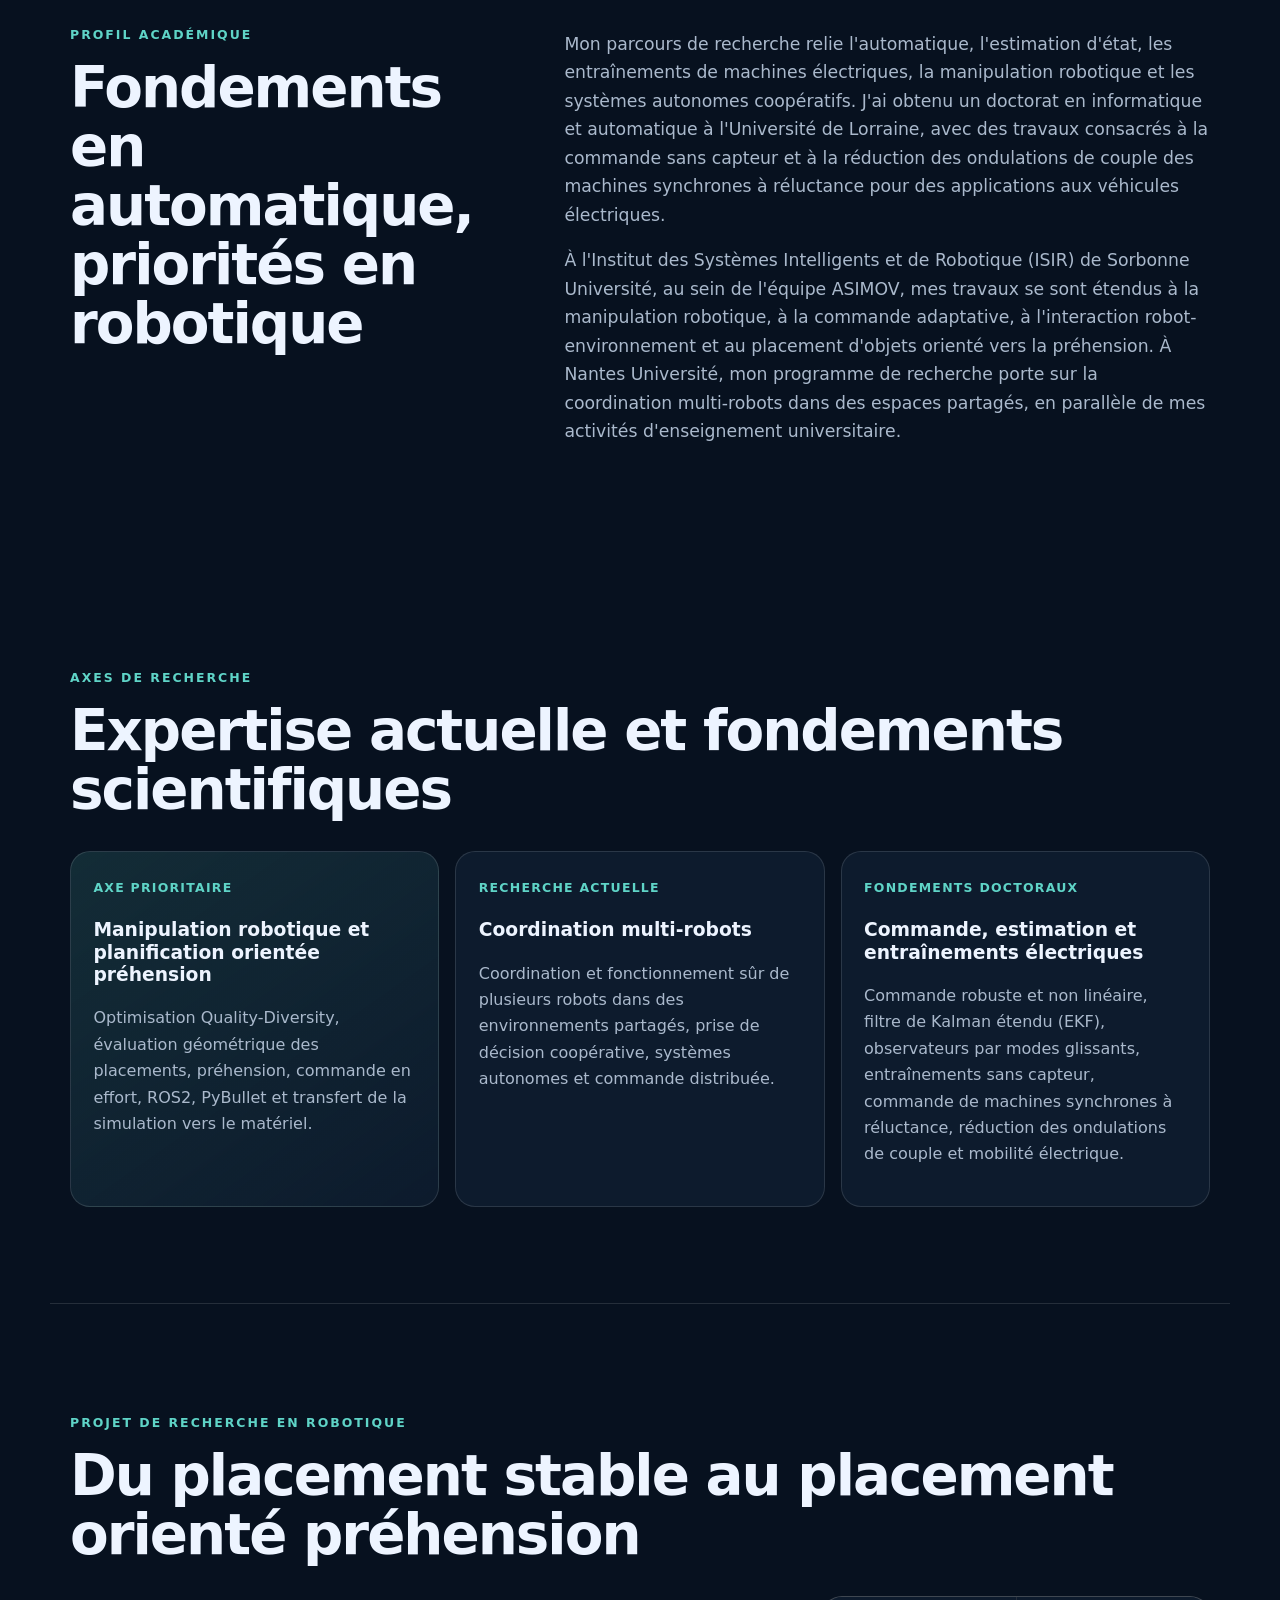
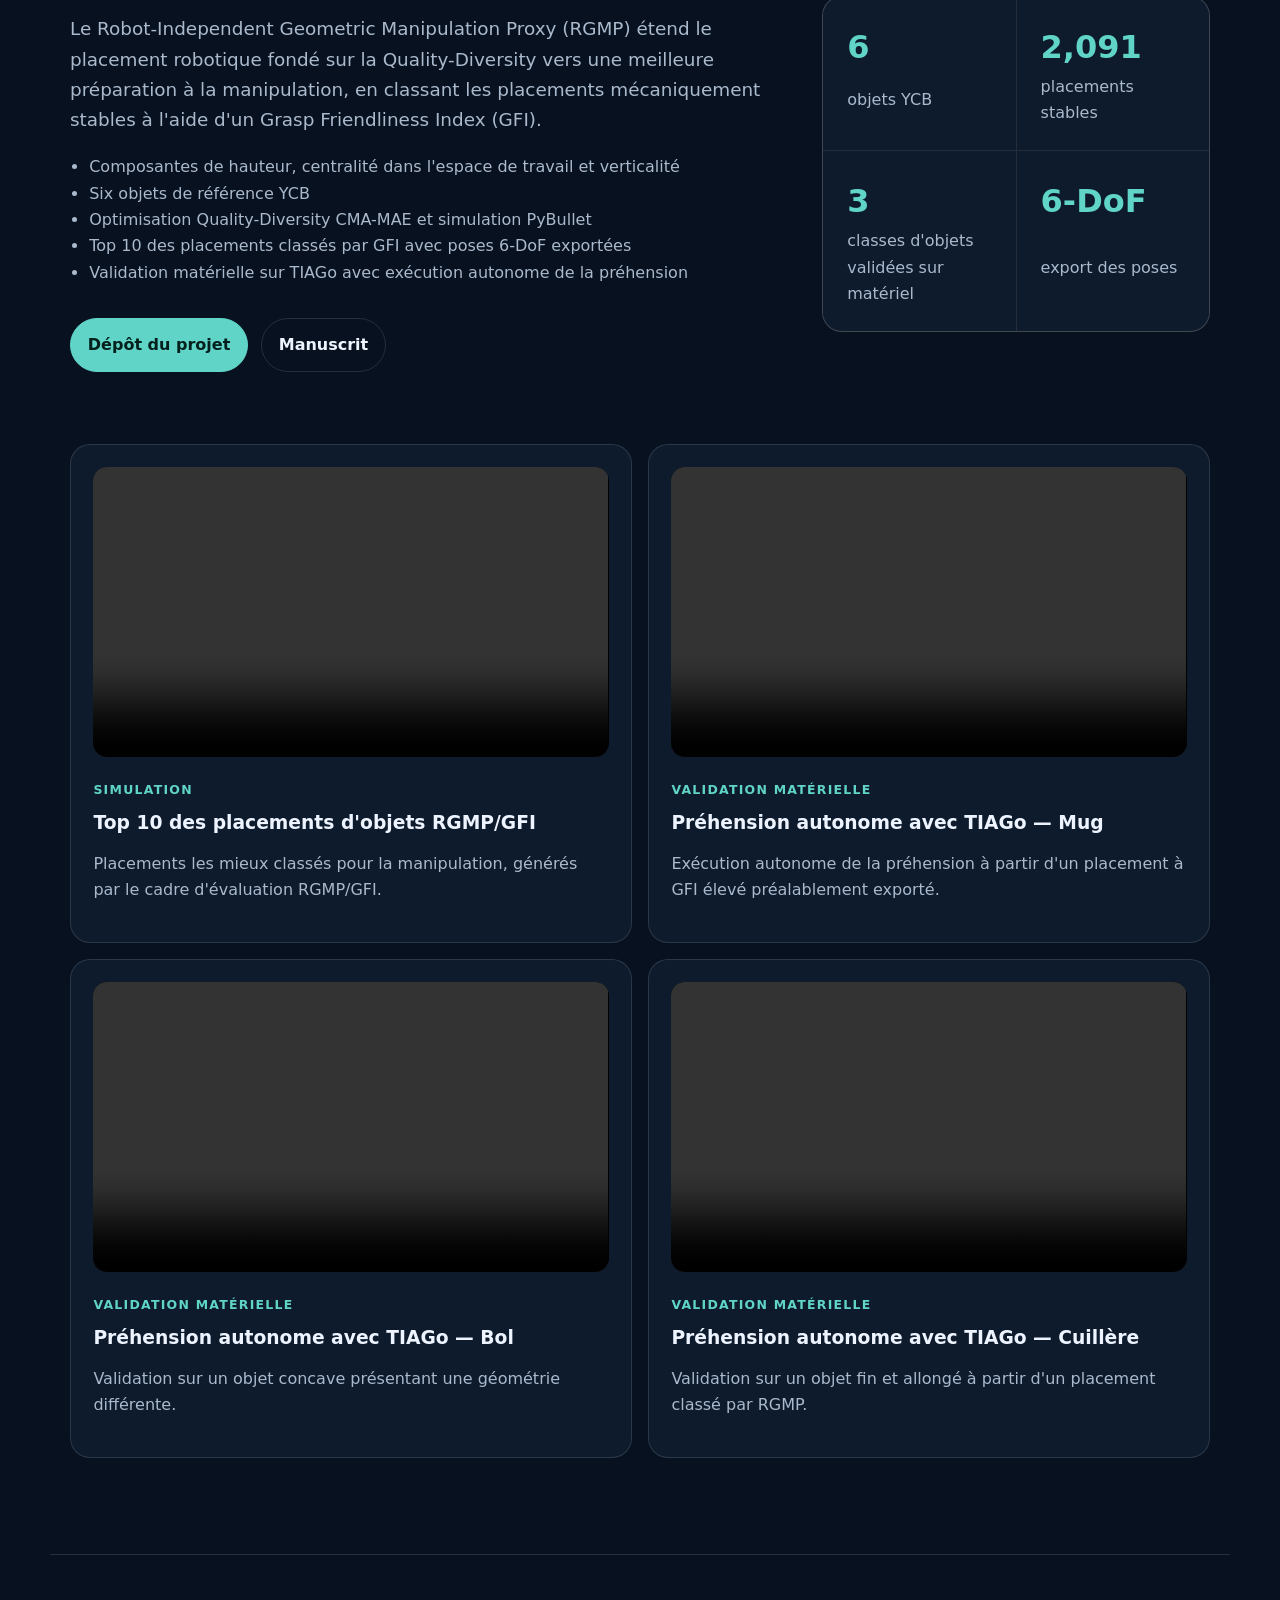
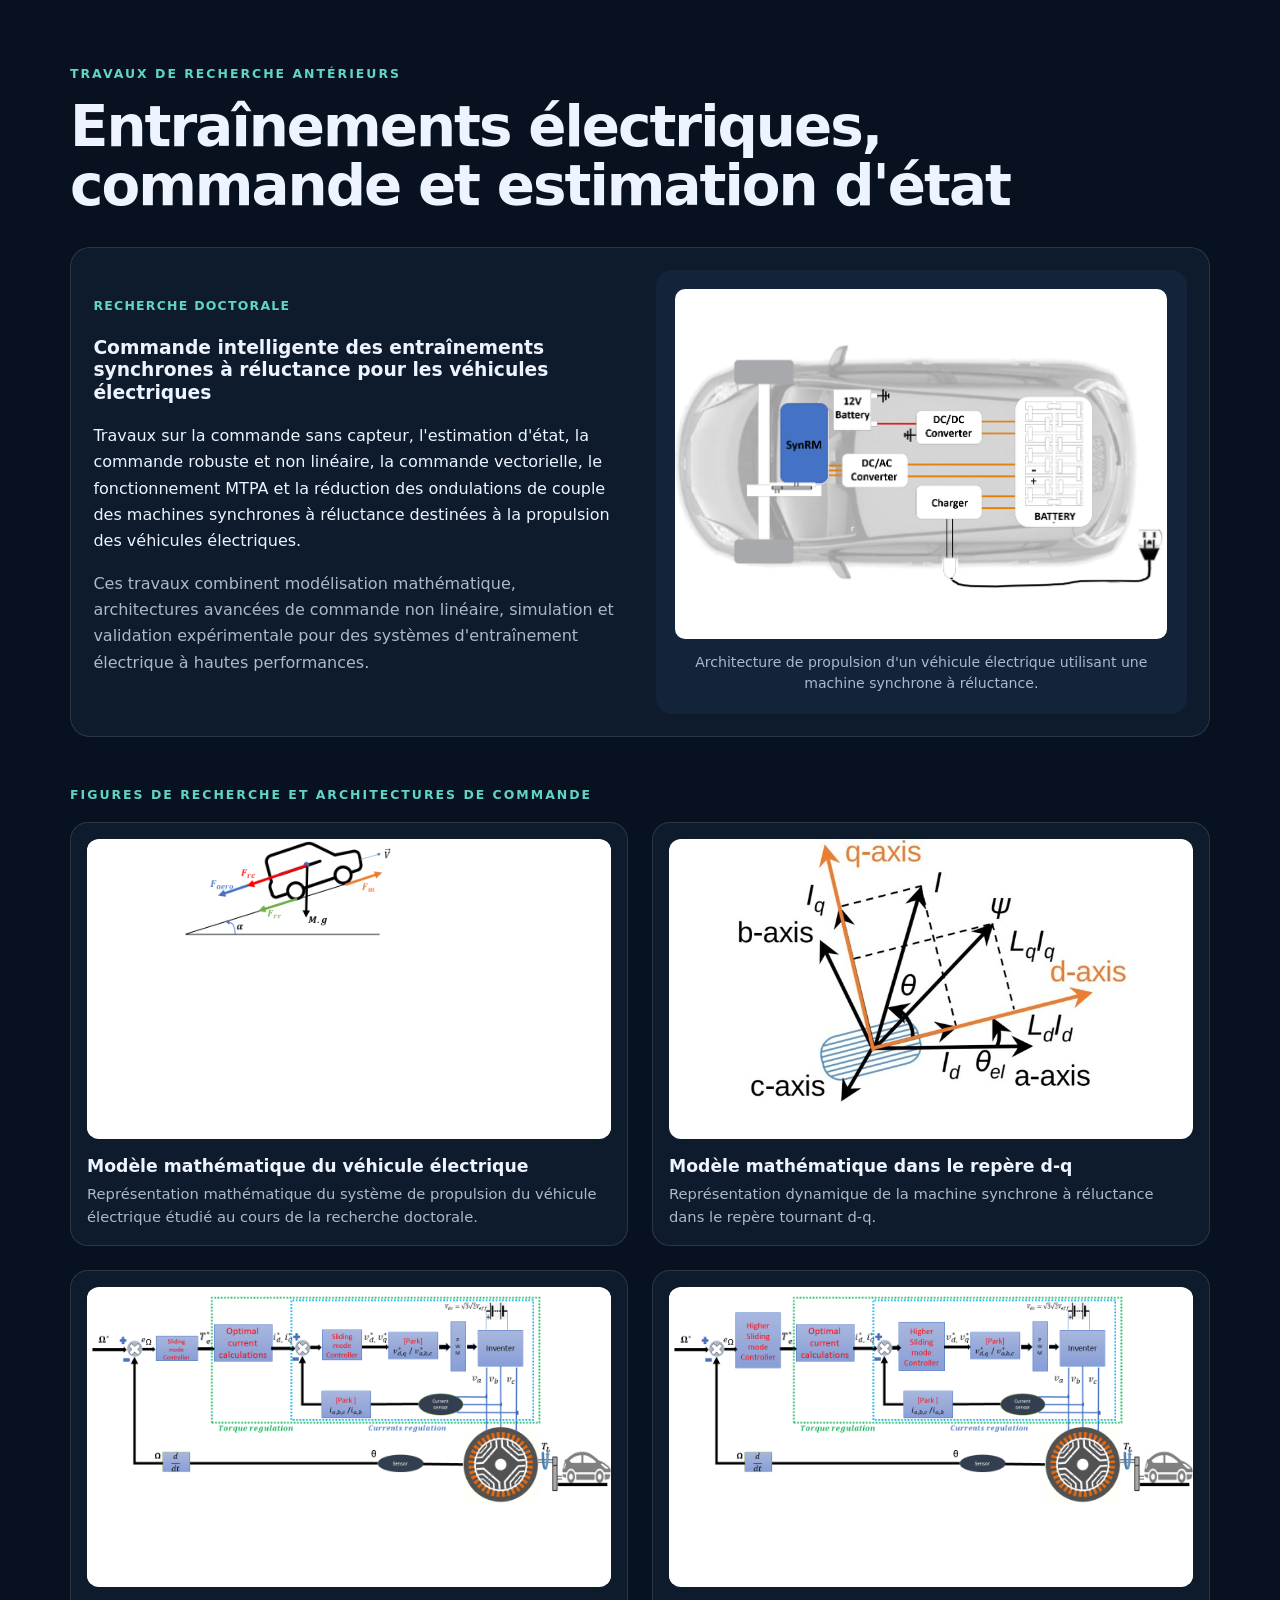
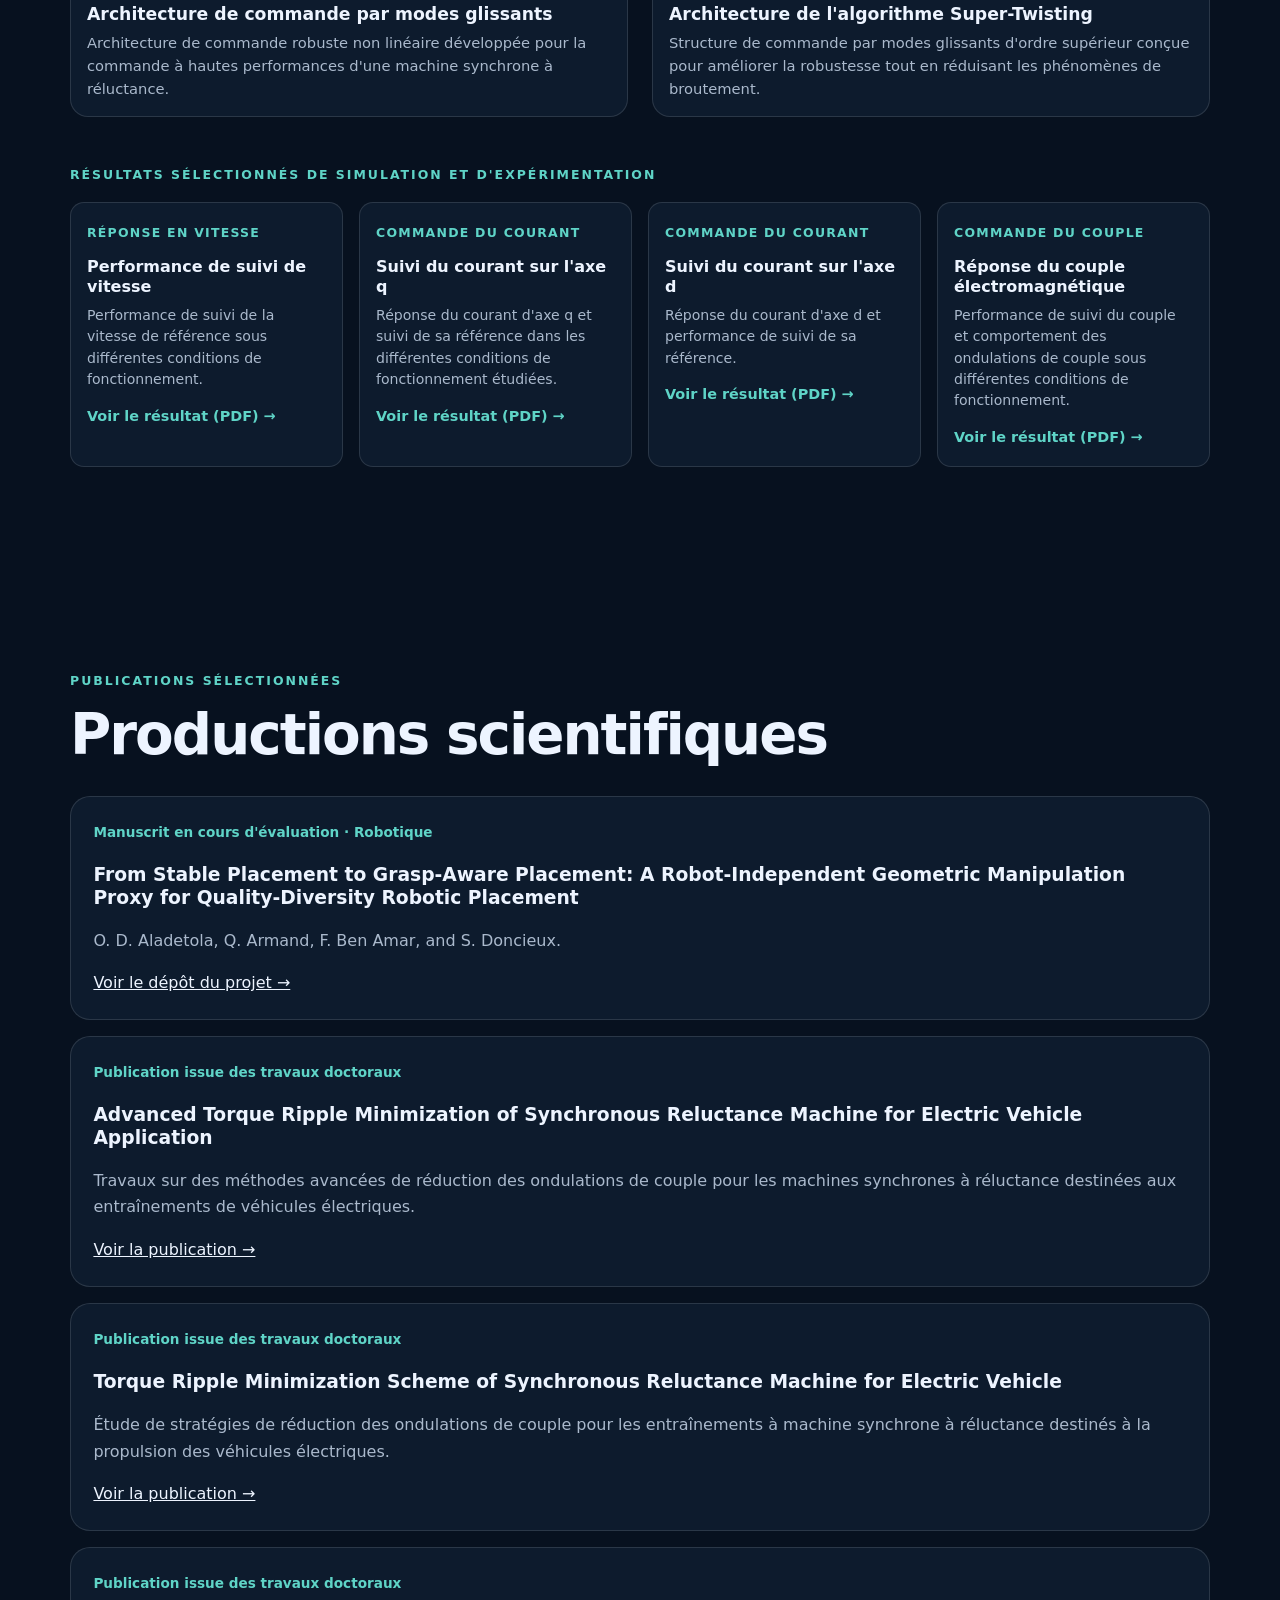
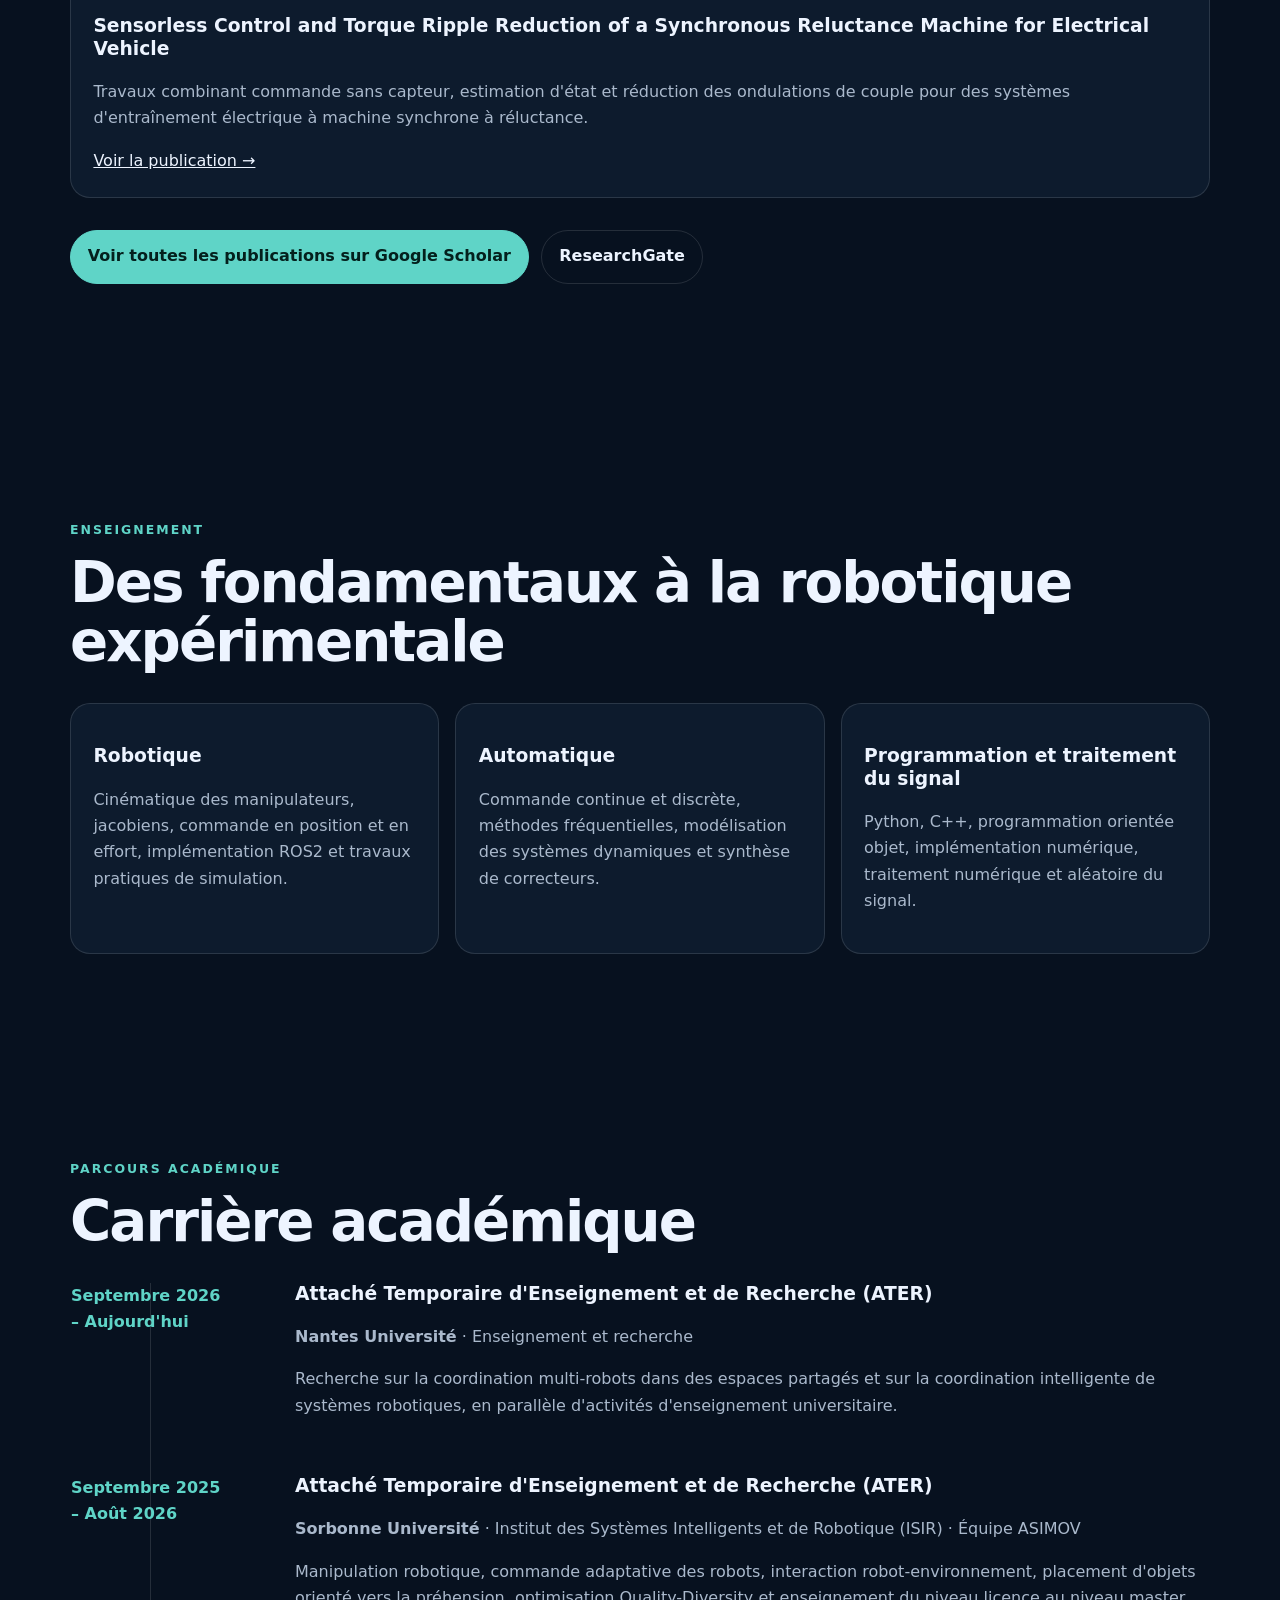
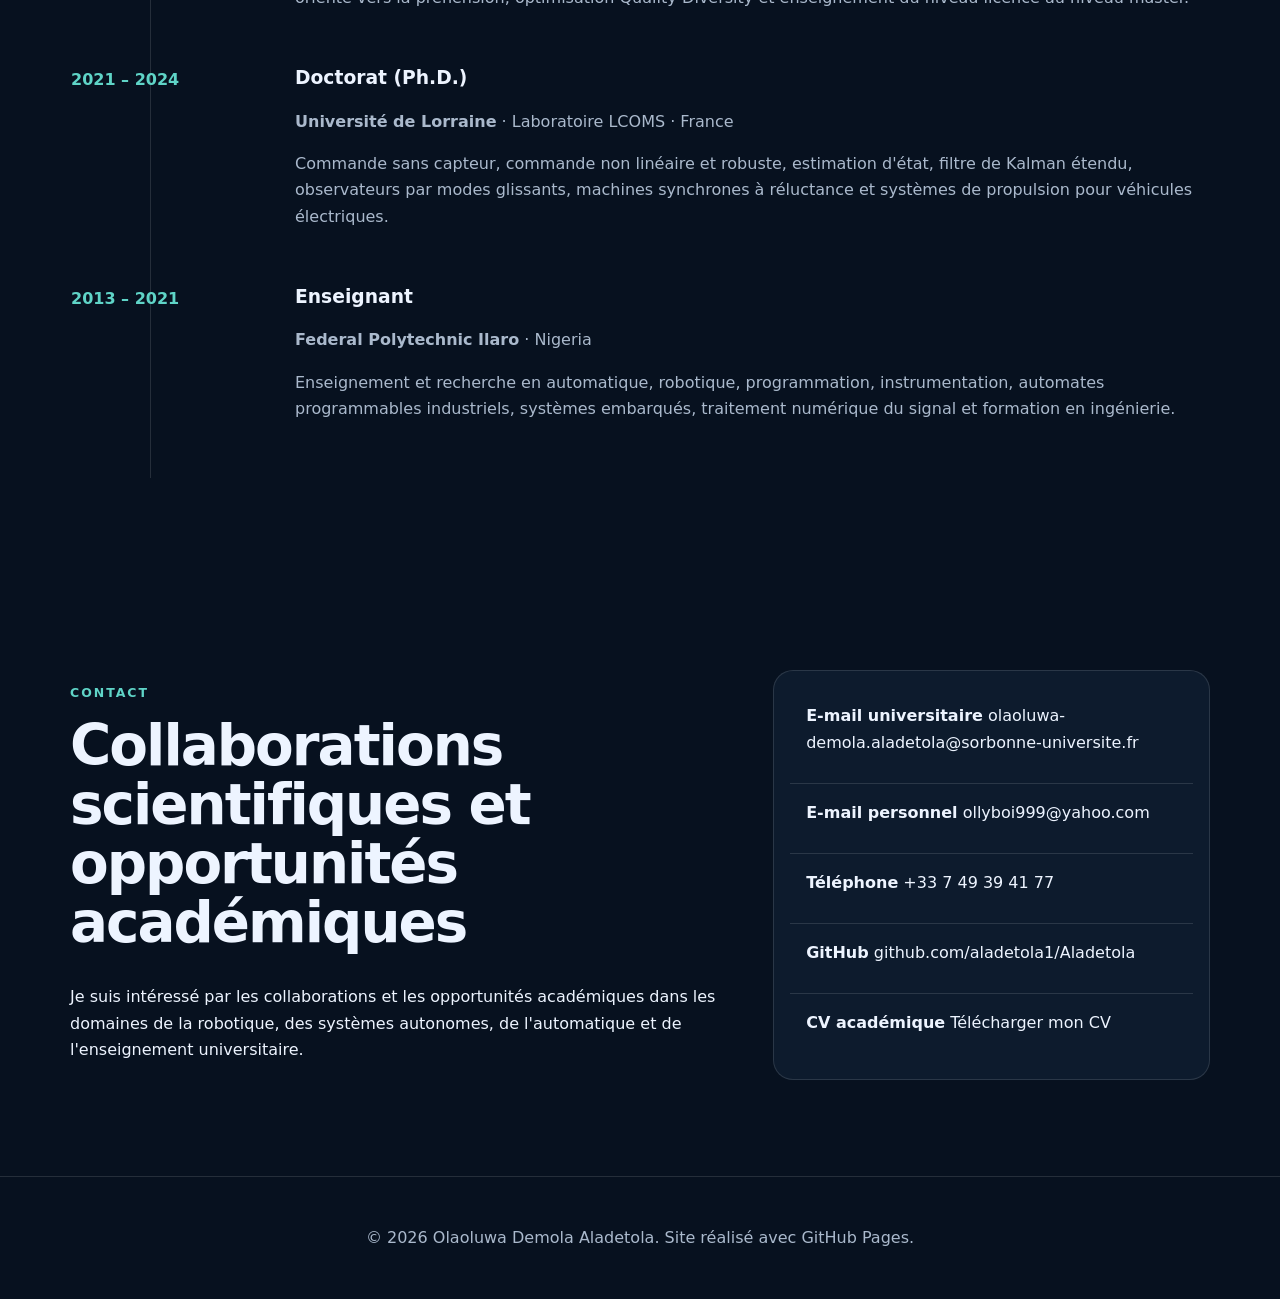
==== commit ec880618: "Add looping robotics simulation to bilingual homepage" ====
--- a/index.html
+++ b/index.html
@@ -1,1183 +1,1316 @@
-<!doctype html>
-<html lang="fr">
-
-<head>
-  <meta charset="utf-8">
-  <meta name="viewport" content="width=device-width, initial-scale=1">
-
-  <meta
-    name="description"
-    content="Portfolio académique et scientifique d'Olaoluwa Demola Aladetola, Ph.D. : robotique, systèmes autonomes, automatique, estimation d'état et entraînements électriques."
-  >
-
-  <title>Olaoluwa Demola Aladetola, Ph.D. | Robotique & Automatique</title>
-
-  <link rel="stylesheet" href="styles.css">
-  <script src="https://cdn.botpress.cloud/webchat/v5.0/inject.js"></script>
-<script src="https://files.bpcontent.cloud/2026/09/05/09/20260905091832-1AUNVZLP.js" defer></script>
-</head>
-
-<body>
-
-<header class="site-header">
-
-  <a class="brand" href="#home">ODA Research</a>
-
-  <button
-    class="menu-button"
-    aria-label="Ouvrir la navigation"
-    aria-expanded="false"
-  >
-    Menu
-  </button>
-
-  <nav class="site-nav" aria-label="Navigation principale">
-    <a href="#video-introduction">Présentation</a>
-    <a href="#about">À propos</a>
-    <a href="#research">Recherche</a>
-    <a href="#projects">Projets</a>
-    <a href="#publications">Publications</a>
-    <a href="#teaching">Enseignement</a>
-    <a href="#experience">Parcours</a>
-    <a href="#contact">Contact</a>
-  </nav>
-
-<div class="language-switcher" aria-label="Sélection de la langue">
-
-  <a class="lang-btn" href="./en.html">
-    EN
-  </a>
-
-  <span>/</span>
-
-  <a class="lang-btn active" href="./index.html" aria-current="page">
-    FR
-  </a>
-
-</div>
-
-</header>
-
-<main>
-
-<section id="home" class="hero">
-
-  <div class="hero-copy">
-
-    <p class="eyebrow">
-      Robotique · Automatique · Systèmes autonomes
-    </p>
-
-    <h1>
-      Olaoluwa Demola Aladetola, Ph.D.
-    </h1>
-
-    <p class="hero-title">
-      Chercheur · Enseignant universitaire · Robotique & Automatique
-    </p>
-
-    <p class="hero-text">
-      Je développe des systèmes robotiques et électromécaniques intelligents en combinant
-      commande non linéaire, estimation d'état, optimisation, simulation et validation
-      expérimentale. Mes priorités de recherche actuelles portent sur la manipulation
-      robotique et la coordination multi-robots, en m'appuyant sur une base doctorale
-      consacrée aux entraînements électriques sans capteur pour les véhicules électriques.
-    </p>
-
-    <div class="actions">
-      <a class="button primary" href="#projects">
-        Découvrir mes recherches
-      </a>
-
-      <a class="button" href="assets/documents/Olaoluwa_Aladetola_CV.pdf">
-        Télécharger le CV
-      </a>
-    </div>
-
-    <div class="quick-links">
-
-      <a
-        href="https://scholar.google.com/citations?user=yzzDsq4AAAAJ&hl=en"
-        target="_blank"
-        rel="noopener noreferrer"
-      >
-        Google Scholar
-      </a>
-
-      <a
-        href="https://orcid.org/0000-0001-8386-9577"
-        target="_blank"
-        rel="noopener noreferrer"
-      >
-        ORCID
-      </a>
-
-      <a
-        href="https://www.researchgate.net/profile/Olaoluwa-Aladetola-2"
-        target="_blank"
-        rel="noopener noreferrer"
-      >
-        ResearchGate
-      </a>
-
-      <a
-        href="https://github.com/aladetola1/Aladetola/tree/code-cleaning"
-        target="_blank"
-        rel="noopener noreferrer"
-      >
-        GitHub
-      </a>
-
-      <a
-        href="https://www.linkedin.com/in/olaoluwa-aladetola-phd-15ba80159/"
-        target="_blank"
-        rel="noopener noreferrer"
-      >
-        LinkedIn
-      </a>
-
-    </div>
-
-  </div>
-
-  <div class="portrait-card">
-
-    <div class="profile-frame">
-      <img
-        src="assets/images/profile/profile.png"
-        alt="Olaoluwa Demola Aladetola"
-        onerror="this.style.display='none';this.nextElementSibling.style.display='grid'"
-      >
-
-      <div class="photo-placeholder">
-        AJOUTER LA PHOTO DE PROFIL
-        <br>
-        <small>assets/images/profile/profile.png</small>
-      </div>
-    </div>
-
-        <div class="status-card">
-      <strong>Attaché Temporaire d'Enseignement et de Recherche (ATER)</strong>
-      <span>Nantes Université · Enseignement et recherche universitaires</span>
-    </div>
-
-  </div>
-
-</section>
-
-
-<!-- =====================================================
-     PRÉSENTATION ACADÉMIQUE PERSONNELLE
-     ===================================================== -->
-
-<section id="academic-introduction" class="section personal-introduction">
-
-  <div class="video-intro-heading">
-
-    <p class="section-label">Présentation</p>
-
-    <h2>Présentation académique</h2>
-
-    <p class="lead">
-      Une brève présentation de mon parcours académique, de mes activités
-      d'enseignement et de recherche en automatique et en robotique,
-      ainsi que de mon intérêt pour les collaborations scientifiques.
-    </p>
-
-  </div>
-
-  <div class="video-shell">
-    <video controls preload="metadata">
-      <source
-        src="assets/videos/teaching/presentation_fr.mp4"
-        type="video/mp4">
-    </video>
-  </div>
-
-  <div class="video-description">
-
-    <p>
-      Mes travaux couvrent l'automatique, la robotique et les systèmes autonomes
-      intelligents, en combinant commande non linéaire, estimation d'état,
-      optimisation, simulation et validation expérimentale. Mes recherches
-      s'étendent de la commande sans capteur des entraînements électriques
-      à la manipulation robotique, à la préhension et à la coordination
-      multi-robots, avec pour objectif de développer des solutions fiables
-      et intelligentes pour des systèmes robotiques et électromécaniques complexes.
-    </p>
-
-  </div>
-
-</section>
-
-<!-- =====================================================
-     PRÉSENTATION VIDÉO
-     ===================================================== -->
-
-<section id="video-introduction" class="section video-introduction">
-
-  <div class="video-intro-heading">
-
-    <p class="section-label">Présentation de mes recherches</p>
-
-    <h2>Mes travaux en robotique et systèmes intelligents</h2>
-
-    <p class="lead">
-      Cette présentation en deux parties donne un aperçu des plateformes robotiques
-      et des systèmes expérimentaux qui font partie de mon environnement de recherche.
-      Elle met en avant mes travaux en manipulation robotique, systèmes autonomes,
-      commande et interaction robot-environnement, depuis la présentation de différentes
-      plateformes robotiques jusqu'à l'exécution expérimentale de tâches de manipulation
-      sur des systèmes robotiques réels.
-    </p>
-
-  </div>
-
-  <div class="intro-video-grid">
-
-    <!-- PARTIE 1 -->
-    <article class="intro-video-card">
-
-      <div class="video-shell">
-        <video controls preload="metadata">
-          <source
-            src="assets/videos/teaching/robotics_presentation_part1.mp4"
-            type="video/mp4"
-          >
-        </video>
-      </div>
-
-      <span class="tag">Partie 1</span>
-
-      <h3>Plateformes robotiques et environnement de recherche</h3>
-
-      <p>
-        Présentation des plateformes robotiques utilisées dans mon environnement
-        de recherche, notamment des robots mobiles et des systèmes de manipulation,
-        ainsi que de leur rôle dans les expérimentations en robotique. Cette vidéo
-        présente les systèmes du laboratoire et situe mes travaux sur la manipulation
-        robotique, le fonctionnement autonome et l'interaction robot-environnement.
-      </p>
-
-    </article>
-
-
-    <!-- PARTIE 2 -->
-    <article class="intro-video-card">
-
-      <div class="video-shell">
-        <video controls preload="metadata">
-          <source
-            src="assets/videos/teaching/robotics_presentation_part2.mp4"
-            type="video/mp4"
-          >
-        </video>
-      </div>
-
-      <span class="tag">Partie 2</span>
-
-      <h3>Manipulation robotique et commande expérimentale</h3>
-
-      <p>
-        Démonstration d'un dispositif expérimental de manipulation robotique montrant
-        l'intégration de la commande logicielle, du mouvement du robot et de l'interaction
-        avec les objets. La vidéo illustre la mise en œuvre pratique de tâches de
-        manipulation et le lien entre les algorithmes de commande et l'exécution
-        sur un robot réel.
-      </p>
-
-    </article>
-
-  </div>
-
-</section>
-
-
-<!-- =====================================================
-     PROFIL ACADÉMIQUE
-     ===================================================== -->
-
-<section id="about" class="section split">
-
-  <div>
-    <p class="section-label">Profil académique</p>
-    <h2>Fondements en automatique, priorités en robotique</h2>
-  </div>
-
-  <div class="prose">
-
-    <p>
-      Mon parcours de recherche relie l'automatique, l'estimation d'état,
-      les entraînements de machines électriques, la manipulation robotique
-      et les systèmes autonomes coopératifs. J'ai obtenu un doctorat en
-      informatique et automatique à l'Université de Lorraine, avec des travaux
-      consacrés à la commande sans capteur et à la réduction des ondulations
-      de couple des machines synchrones à réluctance pour des applications
-      aux véhicules électriques.
-    </p>
-
-    <p>
-      À l'Institut des Systèmes Intelligents et de Robotique (ISIR) de
-      Sorbonne Université, au sein de l'équipe ASIMOV, mes travaux se sont
-      étendus à la manipulation robotique, à la commande adaptative,
-      à l'interaction robot-environnement et au placement d'objets orienté
-      vers la préhension. À Nantes Université, mon programme de recherche
-      porte sur la coordination multi-robots dans des espaces partagés,
-      en parallèle de mes activités d'enseignement universitaire.
-    </p>
-
-  </div>
-
-</section>
-
-
-<!-- =====================================================
-     AXES DE RECHERCHE
-     ===================================================== -->
-
-<section id="research" class="section">
-
-  <p class="section-label">Axes de recherche</p>
-  <h2>Expertise actuelle et fondements scientifiques</h2>
-
-  <div class="cards three">
-
-    <article class="card featured-card">
-      <span class="tag">Axe prioritaire</span>
-      <h3>Manipulation robotique et planification orientée préhension</h3>
-      <p>
-        Optimisation Quality-Diversity, évaluation géométrique des placements,
-        préhension, commande en effort, ROS2, PyBullet et transfert
-        de la simulation vers le matériel.
-      </p>
-    </article>
-
-    <article class="card">
-      <span class="tag">Recherche actuelle</span>
-      <h3>Coordination multi-robots</h3>
-      <p>
-        Coordination et fonctionnement sûr de plusieurs robots dans des
-        environnements partagés, prise de décision coopérative, systèmes
-        autonomes et commande distribuée.
-      </p>
-    </article>
-
-    <article class="card">
-      <span class="tag">Fondements doctoraux</span>
-      <h3>Commande, estimation et entraînements électriques</h3>
-      <p>
-        Commande robuste et non linéaire, filtre de Kalman étendu (EKF),
-        observateurs par modes glissants, entraînements sans capteur,
-        commande de machines synchrones à réluctance, réduction des
-        ondulations de couple et mobilité électrique.
-      </p>
-    </article>
-
-  </div>
-
-</section>
-
-
-<!-- =====================================================
-     PROJET RGMP
-     ===================================================== -->
-
-<section id="projects" class="section project-section">
-
-  <p class="section-label">Projet de recherche en robotique</p>
-
-  <h2>Du placement stable au placement orienté préhension</h2>
-
-  <div class="project-grid">
-
-    <div>
-
-      <p class="lead">
-        Le Robot-Independent Geometric Manipulation Proxy (RGMP) étend le
-        placement robotique fondé sur la Quality-Diversity vers une meilleure
-        préparation à la manipulation, en classant les placements mécaniquement
-        stables à l'aide d'un Grasp Friendliness Index (GFI).
-      </p>
-
-      <ul class="compact-list">
-        <li>Composantes de hauteur, centralité dans l'espace de travail et verticalité</li>
-        <li>Six objets de référence YCB</li>
-        <li>Optimisation Quality-Diversity CMA-MAE et simulation PyBullet</li>
-        <li>Top 10 des placements classés par GFI avec poses 6-DoF exportées</li>
-        <li>Validation matérielle sur TIAGo avec exécution autonome de la préhension</li>
-      </ul>
-
-      <div class="actions">
-        <a
-          class="button primary"
-          href="https://github.com/aladetola1/Aladetola"
-        >
-          Dépôt du projet
-        </a>
-
-        <a class="button" href="#publications">
-          Manuscrit
-        </a>
-      </div>
-
-    </div>
-
-    <div class="metric-panel">
-      <div><strong>6</strong><span>objets YCB</span></div>
-      <div><strong>2,091</strong><span>placements stables</span></div>
-      <div><strong>3</strong><span>classes d'objets validées sur matériel</span></div>
-      <div><strong>6-DoF</strong><span>export des poses</span></div>
-    </div>
-
-  </div>
-
-
-  <div class="video-grid">
-
-    <article class="video-card">
-
-      <div class="video-shell">
-        <video controls preload="metadata">
-          <source
-            src="assets/videos/rgmp/rgmp_top10_simulation.mp4"
-            type="video/mp4"
-          >
-        </video>
-
-        <div class="video-placeholder">
-          AJOUTER LA VIDÉO RGMP TOP-10
-          <br>
-          <small>rgmp_top10_simulation.mp4</small>
-        </div>
-      </div>
-
-      <span class="tag">Simulation</span>
-
-      <h3>Top 10 des placements d'objets RGMP/GFI</h3>
-
-      <p>
-        Placements les mieux classés pour la manipulation, générés par
-        le cadre d'évaluation RGMP/GFI.
-      </p>
-
-    </article>
-
-
-    <article class="video-card">
-
-      <div class="video-shell">
-        <video controls preload="metadata">
-          <source
-            src="assets/videos/rgmp/tiago_mug_grasp.mp4"
-            type="video/mp4"
-          >
-        </video>
-
-        <div class="video-placeholder">
-          AJOUTER LA VIDÉO DU MUG
-          <br>
-          <small>tiago_mug_grasp.mp4</small>
-        </div>
-      </div>
-
-      <span class="tag">Validation matérielle</span>
-
-      <h3>Préhension autonome avec TIAGo — Mug</h3>
-
-      <p>
-        Exécution autonome de la préhension à partir d'un placement
-        à GFI élevé préalablement exporté.
-      </p>
-
-    </article>
-
-
-    <article class="video-card">
-
-      <div class="video-shell">
-        <video controls preload="metadata">
-          <source
-            src="assets/videos/rgmp/tiago_bowl_grasp.mp4"
-            type="video/mp4"
-          >
-        </video>
-
-        <div class="video-placeholder">
-          AJOUTER LA VIDÉO DU BOL
-          <br>
-          <small>tiago_bowl_grasp.mp4</small>
-        </div>
-      </div>
-
-      <span class="tag">Validation matérielle</span>
-
-      <h3>Préhension autonome avec TIAGo — Bol</h3>
-
-      <p>
-        Validation sur un objet concave présentant une géométrie différente.
-      </p>
-
-    </article>
-
-
-    <article class="video-card">
-
-      <div class="video-shell">
-        <video controls preload="metadata">
-          <source
-            src="assets/videos/rgmp/tiago_spoon_grasp.mp4"
-            type="video/mp4"
-          >
-        </video>
-
-        <div class="video-placeholder">
-          AJOUTER LA VIDÉO DE LA CUILLÈRE
-          <br>
-          <small>tiago_spoon_grasp.mp4</small>
-        </div>
-      </div>
-
-      <span class="tag">Validation matérielle</span>
-
-      <h3>Préhension autonome avec TIAGo — Cuillère</h3>
-
-      <p>
-        Validation sur un objet fin et allongé à partir d'un placement
-        classé par RGMP.
-      </p>
-
-    </article>
-
-  </div>
-
-</section>
-
-
-<!-- =====================================================
-     ENTRAÎNEMENTS ÉLECTRIQUES
-     ===================================================== -->
-
-<section class="section" id="electric-drives">
-
-  <p class="section-label">Travaux de recherche antérieurs</p>
-
-  <h2>Entraînements électriques, commande et estimation d'état</h2>
-
-  <article class="wide-project electric-summary">
-
-    <div>
-
-      <span class="tag">Recherche doctorale</span>
-
-      <h3>
-        Commande intelligente des entraînements synchrones à réluctance
-        pour les véhicules électriques
-      </h3>
-
-      <p>
-        Travaux sur la commande sans capteur, l'estimation d'état, la commande
-        robuste et non linéaire, la commande vectorielle, le fonctionnement MTPA
-        et la réduction des ondulations de couple des machines synchrones à
-        réluctance destinées à la propulsion des véhicules électriques.
-      </p>
-
-      <p class="muted">
-        Ces travaux combinent modélisation mathématique, architectures avancées
-        de commande non linéaire, simulation et validation expérimentale pour
-        des systèmes d'entraînement électrique à hautes performances.
-      </p>
-
-    </div>
-
-    <div class="featured-research-image">
-
-      <div class="research-image-frame">
-        <img
-          src="assets/images/electric-drives/Electric vehicle_image.png"
-          alt="Architecture d'un véhicule électrique utilisant une machine synchrone à réluctance"
-        >
-      </div>
-
-      <p class="figure-caption">
-        Architecture de propulsion d'un véhicule électrique utilisant
-        une machine synchrone à réluctance.
-      </p>
-
-    </div>
-
-  </article>
-
-
-  <div class="electric-figures-section">
-
-    <p class="section-label research-subheading">
-      Figures de recherche et architectures de commande
-    </p>
-
-    <div class="electric-figure-grid">
-
-      <article class="electric-figure-card">
-
-        <div class="research-image-frame">
-          <img
-            src="assets/images/electric-drives/EV figure_mathematical.png"
-            alt="Modèle mathématique d'un véhicule électrique"
-          >
-        </div>
-
-        <h3>Modèle mathématique du véhicule électrique</h3>
-
-        <p>
-          Représentation mathématique du système de propulsion du véhicule
-          électrique étudié au cours de la recherche doctorale.
-        </p>
-
-      </article>
-
-
-      <article class="electric-figure-card">
-
-        <div class="research-image-frame">
-          <img
-            src="assets/images/electric-drives/D_Q Axis_mathematical figure.jpg"
-            alt="Modèle mathématique dans le repère d-q d'une machine synchrone à réluctance"
-          >
-        </div>
-
-        <h3>Modèle mathématique dans le repère d-q</h3>
-
-        <p>
-          Représentation dynamique de la machine synchrone à réluctance
-          dans le repère tournant d-q.
-        </p>
-
-      </article>
-
-
-      <article class="electric-figure-card">
-
-        <div class="research-image-frame">
-          <img
-            src="assets/images/electric-drives/SMC_Architecture.png"
-            alt="Architecture de commande par modes glissants"
-          >
-        </div>
-
-        <h3>Architecture de commande par modes glissants</h3>
-
-        <p>
-          Architecture de commande robuste non linéaire développée pour
-          la commande à hautes performances d'une machine synchrone à réluctance.
-        </p>
-
-      </article>
-
-
-      <article class="electric-figure-card">
-
-        <div class="research-image-frame">
-          <img
-            src="assets/images/electric-drives/STA_Architecture.png"
-            alt="Architecture de commande par algorithme super-twisting"
-          >
-        </div>
-
-        <h3>Architecture de l'algorithme Super-Twisting</h3>
-
-        <p>
-          Structure de commande par modes glissants d'ordre supérieur conçue
-          pour améliorer la robustesse tout en réduisant les phénomènes
-          de broutement.
-        </p>
-
-      </article>
-
-    </div>
-
-  </div>
-
-
-  <div class="electric-results-section">
-
-    <p class="section-label research-subheading">
-      Résultats sélectionnés de simulation et d'expérimentation
-    </p>
-
-    <div class="electric-results-grid">
-
-      <article class="result-card">
-
-        <span class="tag">Réponse en vitesse</span>
-
-        <h3>Performance de suivi de vitesse</h3>
-
-        <p>
-          Performance de suivi de la vitesse de référence sous différentes
-          conditions de fonctionnement.
-        </p>
-
-        <a
-          href="assets/documents/electric-drives/speed_tracking_results.pdf"
-          target="_blank"
-          rel="noopener noreferrer"
-        >
-          Voir le résultat (PDF) →
-        </a>
-
-      </article>
-
-
-      <article class="result-card">
-
-        <span class="tag">Commande du courant</span>
-
-        <h3>Suivi du courant sur l'axe q</h3>
-
-        <p>
-          Réponse du courant d'axe q et suivi de sa référence dans les
-          différentes conditions de fonctionnement étudiées.
-        </p>
-
-        <a
-          href="assets/documents/electric-drives/iq_current_tracking.pdf"
-          target="_blank"
-          rel="noopener noreferrer"
-        >
-          Voir le résultat (PDF) →
-        </a>
-
-      </article>
-
-
-      <article class="result-card">
-
-        <span class="tag">Commande du courant</span>
-
-        <h3>Suivi du courant sur l'axe d</h3>
-
-        <p>
-          Réponse du courant d'axe d et performance de suivi de sa référence.
-        </p>
-
-        <a
-          href="assets/documents/electric-drives/id_current_tracking.pdf"
-          target="_blank"
-          rel="noopener noreferrer"
-        >
-          Voir le résultat (PDF) →
-        </a>
-
-      </article>
-
-
-      <article class="result-card">
-
-        <span class="tag">Commande du couple</span>
-
-        <h3>Réponse du couple électromagnétique</h3>
-
-        <p>
-          Performance de suivi du couple et comportement des ondulations
-          de couple sous différentes conditions de fonctionnement.
-        </p>
-
-        <a
-          href="assets/documents/electric-drives/torque_response_results.pdf"
-          target="_blank"
-          rel="noopener noreferrer"
-        >
-          Voir le résultat (PDF) →
-        </a>
-
-      </article>
-
-    </div>
-
-  </div>
-
-</section>
-
-
-<!-- =====================================================
-     PUBLICATIONS
-     ===================================================== -->
-
-<section id="publications" class="section">
-
-  <p class="section-label">Publications sélectionnées</p>
-
-  <h2>Productions scientifiques</h2>
-
-  <div class="publication-list">
-
-    <article>
-
-      <span>Manuscrit en cours d'évaluation · Robotique</span>
-
-      <h3>
-        From Stable Placement to Grasp-Aware Placement:
-        A Robot-Independent Geometric Manipulation Proxy
-        for Quality-Diversity Robotic Placement
-      </h3>
-
-      <p>
-        O. D. Aladetola, Q. Armand, F. Ben Amar, and S. Doncieux.
-      </p>
-
-      <a
-        href="https://github.com/aladetola1/Aladetola/tree/code-cleaning"
-        target="_blank"
-        rel="noopener noreferrer"
-      >
-        Voir le dépôt du projet →
-      </a>
-
-    </article>
-
-
-    <article>
-
-      <span>Publication issue des travaux doctoraux</span>
-
-      <h3>
-        Advanced Torque Ripple Minimization of Synchronous
-        Reluctance Machine for Electric Vehicle Application
-      </h3>
-
-      <p>
-        Travaux sur des méthodes avancées de réduction des ondulations de couple
-        pour les machines synchrones à réluctance destinées aux entraînements
-        de véhicules électriques.
-      </p>
-
-      <a
-        href="https://scholar.google.com/citations?view_op=view_citation&hl=en&user=yzzDsq4AAAAJ&citation_for_view=yzzDsq4AAAAJ:9yKSN-GCB0IC"
-        target="_blank"
-        rel="noopener noreferrer"
-      >
-        Voir la publication →
-      </a>
-
-    </article>
-
-
-    <article>
-
-      <span>Publication issue des travaux doctoraux</span>
-
-      <h3>
-        Torque Ripple Minimization Scheme of Synchronous
-        Reluctance Machine for Electric Vehicle
-      </h3>
-
-      <p>
-        Étude de stratégies de réduction des ondulations de couple pour
-        les entraînements à machine synchrone à réluctance destinés
-        à la propulsion des véhicules électriques.
-      </p>
-
-      <a
-        href="https://scholar.google.com/citations?view_op=view_citation&hl=en&user=yzzDsq4AAAAJ&citation_for_view=yzzDsq4AAAAJ:qjMakFHDy7sC"
-        target="_blank"
-        rel="noopener noreferrer"
-      >
-        Voir la publication →
-      </a>
-
-    </article>
-
-
-    <article>
-
-      <span>Publication issue des travaux doctoraux</span>
-
-      <h3>
-        Sensorless Control and Torque Ripple Reduction of a
-        Synchronous Reluctance Machine for Electrical Vehicle
-      </h3>
-
-      <p>
-        Travaux combinant commande sans capteur, estimation d'état
-        et réduction des ondulations de couple pour des systèmes
-        d'entraînement électrique à machine synchrone à réluctance.
-      </p>
-
-      <a
-        href="https://scholar.google.com/citations?view_op=view_citation&hl=en&user=yzzDsq4AAAAJ&citation_for_view=yzzDsq4AAAAJ:zYLM7Y9cAGgC"
-        target="_blank"
-        rel="noopener noreferrer"
-      >
-        Voir la publication →
-      </a>
-
-    </article>
-
-  </div>
-
-  <div class="actions">
-
-    <a
-      class="button primary"
-      href="https://scholar.google.com/citations?user=yzzDsq4AAAAJ&hl=en"
-      target="_blank"
-      rel="noopener noreferrer"
-    >
-      Voir toutes les publications sur Google Scholar
-    </a>
-
-    <a
-      class="button"
-      href="https://www.researchgate.net/profile/Olaoluwa-Aladetola-2"
-      target="_blank"
-      rel="noopener noreferrer"
-    >
-      ResearchGate
-    </a>
-
-  </div>
-
-</section>
-
-
-<!-- =====================================================
-     ENSEIGNEMENT
-     ===================================================== -->
-
-<section id="teaching" class="section">
-
-  <p class="section-label">Enseignement</p>
-
-  <h2>Des fondamentaux à la robotique expérimentale</h2>
-
-  <div class="cards three">
-
-    <article class="card">
-      <h3>Robotique</h3>
-      <p>
-        Cinématique des manipulateurs, jacobiens, commande en position
-        et en effort, implémentation ROS2 et travaux pratiques de simulation.
-      </p>
-    </article>
-
-    <article class="card">
-      <h3>Automatique</h3>
-      <p>
-        Commande continue et discrète, méthodes fréquentielles,
-        modélisation des systèmes dynamiques et synthèse de correcteurs.
-      </p>
-    </article>
-
-    <article class="card">
-      <h3>Programmation et traitement du signal</h3>
-      <p>
-        Python, C++, programmation orientée objet, implémentation numérique,
-        traitement numérique et aléatoire du signal.
-      </p>
-    </article>
-
-  </div>
-
-</section>
-
-
-<!-- =====================================================
-     PARCOURS ACADÉMIQUE
-     ===================================================== -->
-
-<section id="experience" class="section">
-
-  <p class="section-label">Parcours académique</p>
-
-  <h2>Carrière académique</h2>
-
-  <div class="timeline">
-
-    <article>
-
-      <span>
-        Septembre 2026
-        <br>
-        – Aujourd'hui
-      </span>
-
-      <div>
-        <h3>Attaché Temporaire d'Enseignement et de Recherche (ATER)</h3>
-        <p>
-          <strong>Nantes Université</strong> · Enseignement et recherche
-        </p>
-        <p>
-          Recherche sur la coordination multi-robots dans des espaces partagés
-          et sur la coordination intelligente de systèmes robotiques,
-          en parallèle d'activités d'enseignement universitaire.
-        </p>
-      </div>
-
-    </article>
-
-
-    <article>
-
-      <span>
-        Septembre 2025
-        <br>
-        – Août 2026
-      </span>
-
-      <div>
-        <h3>Attaché Temporaire d'Enseignement et de Recherche (ATER)</h3>
-        <p>
-          <strong>Sorbonne Université</strong> · Institut des Systèmes
-          Intelligents et de Robotique (ISIR) · Équipe ASIMOV
-        </p>
-        <p>
-          Manipulation robotique, commande adaptative des robots,
-          interaction robot-environnement, placement d'objets orienté
-          vers la préhension, optimisation Quality-Diversity et enseignement
-          du niveau licence au niveau master.
-        </p>
-      </div>
-
-    </article>
-
-
-    <article>
-
-      <span>2021 – 2024</span>
-
-      <div>
-        <h3>Doctorat (Ph.D.)</h3>
-        <p>
-          <strong>Université de Lorraine</strong> · Laboratoire LCOMS · France
-        </p>
-        <p>
-          Commande sans capteur, commande non linéaire et robuste,
-          estimation d'état, filtre de Kalman étendu, observateurs
-          par modes glissants, machines synchrones à réluctance
-          et systèmes de propulsion pour véhicules électriques.
-        </p>
-      </div>
-
-    </article>
-
-
-    <article>
-
-      <span>2013 – 2021</span>
-
-      <div>
-        <h3>Enseignant</h3>
-        <p>
-          <strong>Federal Polytechnic Ilaro</strong> · Nigeria
-        </p>
-        <p>
-          Enseignement et recherche en automatique, robotique,
-          programmation, instrumentation, automates programmables industriels,
-          systèmes embarqués, traitement numérique du signal
-          et formation en ingénierie.
-        </p>
-      </div>
-
-    </article>
-
-  </div>
-
-</section>
-
-
-<!-- =====================================================
-     CONTACT
-     ===================================================== -->
-
-<section id="contact" class="section contact-section">
-
-  <div>
-
-    <p class="section-label">Contact</p>
-
-    <h2>Collaborations scientifiques et opportunités académiques</h2>
-
-    <p>
-      Je suis intéressé par les collaborations et les opportunités académiques
-      dans les domaines de la robotique, des systèmes autonomes, de l'automatique
-      et de l'enseignement universitaire.
-    </p>
-
-  </div>
-
- <div class="contact-card">
-
-  <a href="mailto:olaoluwa-demola.aladetola@sorbonne-universite.fr">
-    <strong>E-mail universitaire</strong>
-    <span>olaoluwa-demola.aladetola@sorbonne-universite.fr</span>
-  </a>
-
-  <a href="mailto:ollyboi999@yahoo.com">
-    <strong>E-mail personnel</strong>
-    <span>ollyboi999@yahoo.com</span>
-  </a>
-
-  <a href="tel:+33749394177">
-    <strong>Téléphone</strong>
-    <span>+33 7 49 39 41 77</span>
-  </a>
-
-  <a
-    href="https://github.com/aladetola1/Aladetola/tree/code-cleaning"
-    target="_blank"
-    rel="noopener noreferrer"
-  >
-    <strong>GitHub</strong>
-    <span>github.com/aladetola1/Aladetola</span>
-  </a>
-
-  <a href="assets/documents/Olaoluwa_Aladetola_CV.pdf">
-    <strong>CV académique</strong>
-    <span>Télécharger mon CV</span>
-  </a>
-
-</div>
-
-</section>
-
-</main>
-
-<footer>
-  <p>
-    © <span id="year"></span> Olaoluwa Demola Aladetola.
-    Site réalisé avec GitHub Pages.
-  </p>
-</footer>
-<!-- ODA AI Research Assistant Launcher -->
-<button id="oda-ai-launcher" class="oda-ai-launcher" type="button">
-
-  <img
-    src="assets/images/profile/profile.png"
-    alt="Dr Olaoluwa Aladetola"
-    class="oda-ai-avatar"
-  >
-
-  <span class="oda-ai-launcher-text">
-    <strong>
-      Discutez avec l’assistant IA<br>
-      du Dr Aladetola
-    </strong>
-    <small>Recherche · Collaboration · Enseignement</small>
-  </span>
-
-  <span class="oda-ai-arrow" aria-hidden="true">→</span>
-
-</button>
-<script src="script.js"></script>
-
-<script>
-  window.botpress.on('webchat:initialized', async () => {
-    await window.botpress.updateUser({
-      data: {
-        websiteLanguage: 'fr'
-      }
-    });
-  });
-</script>
-
-</body>
-</html>
+<!doctype html>
+<html lang="fr">
+
+<head>
+  <meta charset="utf-8">
+  <meta name="viewport" content="width=device-width, initial-scale=1">
+
+  <meta
+    name="description"
+    content="Portfolio académique et scientifique d'Olaoluwa Demola Aladetola, Ph.D. : robotique, systèmes autonomes, automatique, estimation d'état et entraînements électriques."
+  >
+
+  <title>Olaoluwa Demola Aladetola, Ph.D. | Robotique & Automatique</title>
+
+  <link rel="stylesheet" href="styles.css">
+  <script src="https://cdn.botpress.cloud/webchat/v5.0/inject.js"></script>
+<script src="https://files.bpcontent.cloud/2026/09/05/09/20260905091832-1AUNVZLP.js" defer></script>
+</head>
+
+<body>
+
+<header class="site-header">
+
+  <a class="brand" href="#home">ODA Research</a>
+
+  <button
+    class="menu-button"
+    aria-label="Ouvrir la navigation"
+    aria-expanded="false"
+  >
+    Menu
+  </button>
+
+  <nav class="site-nav" aria-label="Navigation principale">
+    <a href="#video-introduction">Présentation</a>
+    <a href="#about">À propos</a>
+    <a href="#research">Recherche</a>
+    <a href="#projects">Projets</a>
+    <a href="#publications">Publications</a>
+    <a href="#teaching">Enseignement</a>
+    <a href="#experience">Parcours</a>
+    <a href="#contact">Contact</a>
+  </nav>
+
+<div class="language-switcher" aria-label="Sélection de la langue">
+
+  <a class="lang-btn" href="./en.html">
+    EN
+  </a>
+
+  <span>/</span>
+
+  <a class="lang-btn active" href="./index.html" aria-current="page">
+    FR
+  </a>
+
+</div>
+
+</header>
+
+<main>
+
+<!-- =====================================================
+     ROBOTICS WELCOME STRIP
+     Approach → Grasp/Lift → Place/Release
+     ===================================================== -->
+
+<div
+  id="robotics-welcome-strip"
+  style="
+    display: flex !important;
+    justify-content: center !important;
+    align-items: center !important;
+    gap: 12px !important;
+    width: 100% !important;
+    margin: 14px auto 10px !important;
+    padding: 0 !important;
+  "
+>
+
+  <!-- 1. APPROACH -->
+  <video
+    id="robot-demo-1"
+    autoplay
+    muted
+    loop
+    playsinline
+    preload="auto"
+    aria-label="Robot approaching an object"
+    style="
+      display: block !important;
+      width: 155px !important;
+      min-width: 155px !important;
+      max-width: 155px !important;
+      height: 87px !important;
+      min-height: 87px !important;
+      max-height: 87px !important;
+      object-fit: cover !important;
+      border-radius: 8px !important;
+    "
+  >
+    <source
+      src="assets/videos/rgmp/rgmp_mug_grasp_web.mp4"
+      type="video/mp4"
+    >
+  </video>
+
+
+  <!-- 2. GRASP / LIFT -->
+  <video
+    id="robot-demo-2"
+    autoplay
+    muted
+    loop
+    playsinline
+    preload="auto"
+    aria-label="Robot grasping and lifting an object"
+    style="
+      display: block !important;
+      width: 155px !important;
+      min-width: 155px !important;
+      max-width: 155px !important;
+      height: 87px !important;
+      min-height: 87px !important;
+      max-height: 87px !important;
+      object-fit: cover !important;
+      border-radius: 8px !important;
+    "
+  >
+    <source
+      src="assets/videos/rgmp/rgmp_mug_grasp_web.mp4"
+      type="video/mp4"
+    >
+  </video>
+
+
+  <!-- 3. PLACE / RELEASE -->
+  <video
+    id="robot-demo-3"
+    autoplay
+    muted
+    loop
+    playsinline
+    preload="auto"
+    aria-label="Robot placing and releasing an object"
+    style="
+      display: block !important;
+      width: 155px !important;
+      min-width: 155px !important;
+      max-width: 155px !important;
+      height: 87px !important;
+      min-height: 87px !important;
+      max-height: 87px !important;
+      object-fit: cover !important;
+      border-radius: 8px !important;
+    "
+  >
+    <source
+      src="assets/videos/rgmp/rgmp_mug_grasp_web.mp4"
+      type="video/mp4"
+    >
+  </video>
+
+</div>
+
+<script>
+  document.addEventListener("DOMContentLoaded", function () {
+
+    const video1 = document.getElementById("robot-demo-1");
+    const video2 = document.getElementById("robot-demo-2");
+    const video3 = document.getElementById("robot-demo-3");
+
+    function startVideoAt(video, startTime) {
+      video.addEventListener("loadedmetadata", function () {
+        if (video.duration > startTime) {
+          video.currentTime = startTime;
+        }
+
+        video.play().catch(function () {
+          /* Autoplay may be handled by the browser */
+        });
+      }, { once: true });
+    }
+
+    /* Same grasp cycle, three different phases */
+    startVideoAt(video1, 0.0);  // Approach
+    startVideoAt(video2, 2.0);  // Grasp / lift
+    startVideoAt(video3, 4.0);  // Place / release
+
+  });
+</script>
+
+</div>
+
+<section id="home" class="hero">
+
+  <div class="hero-copy">
+
+    <p class="eyebrow">
+      Robotique · Automatique · Systèmes autonomes
+    </p>
+
+    <h1>
+      Olaoluwa Demola Aladetola, Ph.D.
+    </h1>
+
+    <p class="hero-title">
+      Chercheur · Enseignant universitaire · Robotique & Automatique
+    </p>
+
+    <p class="hero-text">
+      Je développe des systèmes robotiques et électromécaniques intelligents en combinant
+      commande non linéaire, estimation d'état, optimisation, simulation et validation
+      expérimentale. Mes priorités de recherche actuelles portent sur la manipulation
+      robotique et la coordination multi-robots, en m'appuyant sur une base doctorale
+      consacrée aux entraînements électriques sans capteur pour les véhicules électriques.
+    </p>
+
+    <div class="actions">
+      <a class="button primary" href="#projects">
+        Découvrir mes recherches
+      </a>
+
+      <a class="button" href="assets/documents/Olaoluwa_Aladetola_CV.pdf">
+        Télécharger le CV
+      </a>
+    </div>
+
+    <div class="quick-links">
+
+      <a
+        href="https://scholar.google.com/citations?user=yzzDsq4AAAAJ&hl=en"
+        target="_blank"
+        rel="noopener noreferrer"
+      >
+        Google Scholar
+      </a>
+
+      <a
+        href="https://orcid.org/0000-0001-8386-9577"
+        target="_blank"
+        rel="noopener noreferrer"
+      >
+        ORCID
+      </a>
+
+      <a
+        href="https://www.researchgate.net/profile/Olaoluwa-Aladetola-2"
+        target="_blank"
+        rel="noopener noreferrer"
+      >
+        ResearchGate
+      </a>
+
+      <a
+        href="https://github.com/aladetola1/Aladetola/tree/code-cleaning"
+        target="_blank"
+        rel="noopener noreferrer"
+      >
+        GitHub
+      </a>
+
+      <a
+        href="https://www.linkedin.com/in/olaoluwa-aladetola-phd-15ba80159/"
+        target="_blank"
+        rel="noopener noreferrer"
+      >
+        LinkedIn
+      </a>
+
+    </div>
+
+  </div>
+
+  <div class="portrait-card">
+
+    <div class="profile-frame">
+      <img
+        src="assets/images/profile/profile.png"
+        alt="Olaoluwa Demola Aladetola"
+        onerror="this.style.display='none';this.nextElementSibling.style.display='grid'"
+      >
+
+      <div class="photo-placeholder">
+        AJOUTER LA PHOTO DE PROFIL
+        <br>
+        <small>assets/images/profile/profile.png</small>
+      </div>
+    </div>
+
+        <div class="status-card">
+      <strong>Attaché Temporaire d'Enseignement et de Recherche (ATER)</strong>
+      <span>Nantes Université · Enseignement et recherche universitaires</span>
+    </div>
+ 
+
+  </div>
+
+</section>
+
+
+<!-- =====================================================
+     PRÉSENTATION ACADÉMIQUE PERSONNELLE
+     ===================================================== -->
+
+<section id="academic-introduction" class="section personal-introduction">
+
+  <div class="video-intro-heading">
+
+    <p class="section-label">Présentation</p>
+
+    <h2>Présentation académique</h2>
+
+    <p class="lead">
+      Une brève présentation de mon parcours académique, de mes activités
+      d'enseignement et de recherche en automatique et en robotique,
+      ainsi que de mon intérêt pour les collaborations scientifiques.
+    </p>
+
+  </div>
+
+  <div class="video-shell">
+    <video controls preload="metadata">
+      <source
+        src="assets/videos/teaching/presentation_fr.mp4"
+        type="video/mp4">
+    </video>
+  </div>
+
+  <div class="video-description">
+
+    <p>
+      Mes travaux couvrent l'automatique, la robotique et les systèmes autonomes
+      intelligents, en combinant commande non linéaire, estimation d'état,
+      optimisation, simulation et validation expérimentale. Mes recherches
+      s'étendent de la commande sans capteur des entraînements électriques
+      à la manipulation robotique, à la préhension et à la coordination
+      multi-robots, avec pour objectif de développer des solutions fiables
+      et intelligentes pour des systèmes robotiques et électromécaniques complexes.
+    </p>
+
+  </div>
+
+</section>
+
+<!-- =====================================================
+     PRÉSENTATION VIDÉO
+     ===================================================== -->
+
+<section id="video-introduction" class="section video-introduction">
+
+  <div class="video-intro-heading">
+
+    <p class="section-label">Présentation de mes recherches</p>
+
+    <h2>Mes travaux en robotique et systèmes intelligents</h2>
+
+    <p class="lead">
+      Cette présentation en deux parties donne un aperçu des plateformes robotiques
+      et des systèmes expérimentaux qui font partie de mon environnement de recherche.
+      Elle met en avant mes travaux en manipulation robotique, systèmes autonomes,
+      commande et interaction robot-environnement, depuis la présentation de différentes
+      plateformes robotiques jusqu'à l'exécution expérimentale de tâches de manipulation
+      sur des systèmes robotiques réels.
+    </p>
+
+  </div>
+
+  <div class="intro-video-grid">
+
+    <!-- PARTIE 1 -->
+    <article class="intro-video-card">
+
+      <div class="video-shell">
+        <video controls preload="metadata">
+          <source
+            src="assets/videos/teaching/robotics_presentation_part1.mp4"
+            type="video/mp4"
+          >
+        </video>
+      </div>
+
+      <span class="tag">Partie 1</span>
+
+      <h3>Plateformes robotiques et environnement de recherche</h3>
+
+      <p>
+        Présentation des plateformes robotiques utilisées dans mon environnement
+        de recherche, notamment des robots mobiles et des systèmes de manipulation,
+        ainsi que de leur rôle dans les expérimentations en robotique. Cette vidéo
+        présente les systèmes du laboratoire et situe mes travaux sur la manipulation
+        robotique, le fonctionnement autonome et l'interaction robot-environnement.
+      </p>
+
+    </article>
+
+
+    <!-- PARTIE 2 -->
+    <article class="intro-video-card">
+
+      <div class="video-shell">
+        <video controls preload="metadata">
+          <source
+            src="assets/videos/teaching/robotics_presentation_part2.mp4"
+            type="video/mp4"
+          >
+        </video>
+      </div>
+
+      <span class="tag">Partie 2</span>
+
+      <h3>Manipulation robotique et commande expérimentale</h3>
+
+      <p>
+        Démonstration d'un dispositif expérimental de manipulation robotique montrant
+        l'intégration de la commande logicielle, du mouvement du robot et de l'interaction
+        avec les objets. La vidéo illustre la mise en œuvre pratique de tâches de
+        manipulation et le lien entre les algorithmes de commande et l'exécution
+        sur un robot réel.
+      </p>
+
+    </article>
+
+  </div>
+
+</section>
+
+
+<!-- =====================================================
+     PROFIL ACADÉMIQUE
+     ===================================================== -->
+
+<section id="about" class="section split">
+
+  <div>
+    <p class="section-label">Profil académique</p>
+    <h2>Fondements en automatique, priorités en robotique</h2>
+  </div>
+
+  <div class="prose">
+
+    <p>
+      Mon parcours de recherche relie l'automatique, l'estimation d'état,
+      les entraînements de machines électriques, la manipulation robotique
+      et les systèmes autonomes coopératifs. J'ai obtenu un doctorat en
+      informatique et automatique à l'Université de Lorraine, avec des travaux
+      consacrés à la commande sans capteur et à la réduction des ondulations
+      de couple des machines synchrones à réluctance pour des applications
+      aux véhicules électriques.
+    </p>
+
+    <p>
+      À l'Institut des Systèmes Intelligents et de Robotique (ISIR) de
+      Sorbonne Université, au sein de l'équipe ASIMOV, mes travaux se sont
+      étendus à la manipulation robotique, à la commande adaptative,
+      à l'interaction robot-environnement et au placement d'objets orienté
+      vers la préhension. À Nantes Université, mon programme de recherche
+      porte sur la coordination multi-robots dans des espaces partagés,
+      en parallèle de mes activités d'enseignement universitaire.
+    </p>
+
+  </div>
+
+</section>
+
+
+<!-- =====================================================
+     AXES DE RECHERCHE
+     ===================================================== -->
+
+<section id="research" class="section">
+
+  <p class="section-label">Axes de recherche</p>
+  <h2>Expertise actuelle et fondements scientifiques</h2>
+
+  <div class="cards three">
+
+    <article class="card featured-card">
+      <span class="tag">Axe prioritaire</span>
+      <h3>Manipulation robotique et planification orientée préhension</h3>
+      <p>
+        Optimisation Quality-Diversity, évaluation géométrique des placements,
+        préhension, commande en effort, ROS2, PyBullet et transfert
+        de la simulation vers le matériel.
+      </p>
+    </article>
+
+    <article class="card">
+      <span class="tag">Recherche actuelle</span>
+      <h3>Coordination multi-robots</h3>
+      <p>
+        Coordination et fonctionnement sûr de plusieurs robots dans des
+        environnements partagés, prise de décision coopérative, systèmes
+        autonomes et commande distribuée.
+      </p>
+    </article>
+
+    <article class="card">
+      <span class="tag">Fondements doctoraux</span>
+      <h3>Commande, estimation et entraînements électriques</h3>
+      <p>
+        Commande robuste et non linéaire, filtre de Kalman étendu (EKF),
+        observateurs par modes glissants, entraînements sans capteur,
+        commande de machines synchrones à réluctance, réduction des
+        ondulations de couple et mobilité électrique.
+      </p>
+    </article>
+
+  </div>
+
+</section>
+
+
+<!-- =====================================================
+     PROJET RGMP
+     ===================================================== -->
+
+<section id="projects" class="section project-section">
+
+  <p class="section-label">Projet de recherche en robotique</p>
+
+  <h2>Du placement stable au placement orienté préhension</h2>
+
+  <div class="project-grid">
+
+    <div>
+
+      <p class="lead">
+        Le Robot-Independent Geometric Manipulation Proxy (RGMP) étend le
+        placement robotique fondé sur la Quality-Diversity vers une meilleure
+        préparation à la manipulation, en classant les placements mécaniquement
+        stables à l'aide d'un Grasp Friendliness Index (GFI).
+      </p>
+
+      <ul class="compact-list">
+        <li>Composantes de hauteur, centralité dans l'espace de travail et verticalité</li>
+        <li>Six objets de référence YCB</li>
+        <li>Optimisation Quality-Diversity CMA-MAE et simulation PyBullet</li>
+        <li>Top 10 des placements classés par GFI avec poses 6-DoF exportées</li>
+        <li>Validation matérielle sur TIAGo avec exécution autonome de la préhension</li>
+      </ul>
+
+      <div class="actions">
+        <a
+          class="button primary"
+          href="https://github.com/aladetola1/Aladetola"
+        >
+          Dépôt du projet
+        </a>
+
+        <a class="button" href="#publications">
+          Manuscrit
+        </a>
+      </div>
+
+    </div>
+
+    <div class="metric-panel">
+      <div><strong>6</strong><span>objets YCB</span></div>
+      <div><strong>2,091</strong><span>placements stables</span></div>
+      <div><strong>3</strong><span>classes d'objets validées sur matériel</span></div>
+      <div><strong>6-DoF</strong><span>export des poses</span></div>
+    </div>
+
+  </div>
+
+
+  <div class="video-grid">
+
+    <article class="video-card">
+
+      <div class="video-shell">
+        <video controls preload="metadata">
+          <source
+            src="assets/videos/rgmp/rgmp_top10_simulation.mp4"
+            type="video/mp4"
+          >
+        </video>
+
+        <div class="video-placeholder">
+          AJOUTER LA VIDÉO RGMP TOP-10
+          <br>
+          <small>rgmp_top10_simulation.mp4</small>
+        </div>
+      </div>
+
+      <span class="tag">Simulation</span>
+
+      <h3>Top 10 des placements d'objets RGMP/GFI</h3>
+
+      <p>
+        Placements les mieux classés pour la manipulation, générés par
+        le cadre d'évaluation RGMP/GFI.
+      </p>
+
+    </article>
+
+
+    <article class="video-card">
+
+      <div class="video-shell">
+        <video controls preload="metadata">
+          <source
+            src="assets/videos/rgmp/tiago_mug_grasp.mp4"
+            type="video/mp4"
+          >
+        </video>
+
+        <div class="video-placeholder">
+          AJOUTER LA VIDÉO DU MUG
+          <br>
+          <small>tiago_mug_grasp.mp4</small>
+        </div>
+      </div>
+
+      <span class="tag">Validation matérielle</span>
+
+      <h3>Préhension autonome avec TIAGo — Mug</h3>
+
+      <p>
+        Exécution autonome de la préhension à partir d'un placement
+        à GFI élevé préalablement exporté.
+      </p>
+
+    </article>
+
+
+    <article class="video-card">
+
+      <div class="video-shell">
+        <video controls preload="metadata">
+          <source
+            src="assets/videos/rgmp/tiago_bowl_grasp.mp4"
+            type="video/mp4"
+          >
+        </video>
+
+        <div class="video-placeholder">
+          AJOUTER LA VIDÉO DU BOL
+          <br>
+          <small>tiago_bowl_grasp.mp4</small>
+        </div>
+      </div>
+
+      <span class="tag">Validation matérielle</span>
+
+      <h3>Préhension autonome avec TIAGo — Bol</h3>
+
+      <p>
+        Validation sur un objet concave présentant une géométrie différente.
+      </p>
+
+    </article>
+
+
+    <article class="video-card">
+
+      <div class="video-shell">
+        <video controls preload="metadata">
+          <source
+            src="assets/videos/rgmp/tiago_spoon_grasp.mp4"
+            type="video/mp4"
+          >
+        </video>
+
+        <div class="video-placeholder">
+          AJOUTER LA VIDÉO DE LA CUILLÈRE
+          <br>
+          <small>tiago_spoon_grasp.mp4</small>
+        </div>
+      </div>
+
+      <span class="tag">Validation matérielle</span>
+
+      <h3>Préhension autonome avec TIAGo — Cuillère</h3>
+
+      <p>
+        Validation sur un objet fin et allongé à partir d'un placement
+        classé par RGMP.
+      </p>
+
+    </article>
+
+  </div>
+
+</section>
+
+
+<!-- =====================================================
+     ENTRAÎNEMENTS ÉLECTRIQUES
+     ===================================================== -->
+
+<section class="section" id="electric-drives">
+
+  <p class="section-label">Travaux de recherche antérieurs</p>
+
+  <h2>Entraînements électriques, commande et estimation d'état</h2>
+
+  <article class="wide-project electric-summary">
+
+    <div>
+
+      <span class="tag">Recherche doctorale</span>
+
+      <h3>
+        Commande intelligente des entraînements synchrones à réluctance
+        pour les véhicules électriques
+      </h3>
+
+      <p>
+        Travaux sur la commande sans capteur, l'estimation d'état, la commande
+        robuste et non linéaire, la commande vectorielle, le fonctionnement MTPA
+        et la réduction des ondulations de couple des machines synchrones à
+        réluctance destinées à la propulsion des véhicules électriques.
+      </p>
+
+      <p class="muted">
+        Ces travaux combinent modélisation mathématique, architectures avancées
+        de commande non linéaire, simulation et validation expérimentale pour
+        des systèmes d'entraînement électrique à hautes performances.
+      </p>
+
+    </div>
+
+    <div class="featured-research-image">
+
+      <div class="research-image-frame">
+        <img
+          src="assets/images/electric-drives/Electric vehicle_image.png"
+          alt="Architecture d'un véhicule électrique utilisant une machine synchrone à réluctance"
+        >
+      </div>
+
+      <p class="figure-caption">
+        Architecture de propulsion d'un véhicule électrique utilisant
+        une machine synchrone à réluctance.
+      </p>
+
+    </div>
+
+  </article>
+
+
+  <div class="electric-figures-section">
+
+    <p class="section-label research-subheading">
+      Figures de recherche et architectures de commande
+    </p>
+
+    <div class="electric-figure-grid">
+
+      <article class="electric-figure-card">
+
+        <div class="research-image-frame">
+          <img
+            src="assets/images/electric-drives/EV figure_mathematical.png"
+            alt="Modèle mathématique d'un véhicule électrique"
+          >
+        </div>
+
+        <h3>Modèle mathématique du véhicule électrique</h3>
+
+        <p>
+          Représentation mathématique du système de propulsion du véhicule
+          électrique étudié au cours de la recherche doctorale.
+        </p>
+
+      </article>
+
+
+      <article class="electric-figure-card">
+
+        <div class="research-image-frame">
+          <img
+            src="assets/images/electric-drives/D_Q Axis_mathematical figure.jpg"
+            alt="Modèle mathématique dans le repère d-q d'une machine synchrone à réluctance"
+          >
+        </div>
+
+        <h3>Modèle mathématique dans le repère d-q</h3>
+
+        <p>
+          Représentation dynamique de la machine synchrone à réluctance
+          dans le repère tournant d-q.
+        </p>
+
+      </article>
+
+
+      <article class="electric-figure-card">
+
+        <div class="research-image-frame">
+          <img
+            src="assets/images/electric-drives/SMC_Architecture.png"
+            alt="Architecture de commande par modes glissants"
+          >
+        </div>
+
+        <h3>Architecture de commande par modes glissants</h3>
+
+        <p>
+          Architecture de commande robuste non linéaire développée pour
+          la commande à hautes performances d'une machine synchrone à réluctance.
+        </p>
+
+      </article>
+
+
+      <article class="electric-figure-card">
+
+        <div class="research-image-frame">
+          <img
+            src="assets/images/electric-drives/STA_Architecture.png"
+            alt="Architecture de commande par algorithme super-twisting"
+          >
+        </div>
+
+        <h3>Architecture de l'algorithme Super-Twisting</h3>
+
+        <p>
+          Structure de commande par modes glissants d'ordre supérieur conçue
+          pour améliorer la robustesse tout en réduisant les phénomènes
+          de broutement.
+        </p>
+
+      </article>
+
+    </div>
+
+  </div>
+
+
+  <div class="electric-results-section">
+
+    <p class="section-label research-subheading">
+      Résultats sélectionnés de simulation et d'expérimentation
+    </p>
+
+    <div class="electric-results-grid">
+
+      <article class="result-card">
+
+        <span class="tag">Réponse en vitesse</span>
+
+        <h3>Performance de suivi de vitesse</h3>
+
+        <p>
+          Performance de suivi de la vitesse de référence sous différentes
+          conditions de fonctionnement.
+        </p>
+
+        <a
+          href="assets/documents/electric-drives/speed_tracking_results.pdf"
+          target="_blank"
+          rel="noopener noreferrer"
+        >
+          Voir le résultat (PDF) →
+        </a>
+
+      </article>
+
+
+      <article class="result-card">
+
+        <span class="tag">Commande du courant</span>
+
+        <h3>Suivi du courant sur l'axe q</h3>
+
+        <p>
+          Réponse du courant d'axe q et suivi de sa référence dans les
+          différentes conditions de fonctionnement étudiées.
+        </p>
+
+        <a
+          href="assets/documents/electric-drives/iq_current_tracking.pdf"
+          target="_blank"
+          rel="noopener noreferrer"
+        >
+          Voir le résultat (PDF) →
+        </a>
+
+      </article>
+
+
+      <article class="result-card">
+
+        <span class="tag">Commande du courant</span>
+
+        <h3>Suivi du courant sur l'axe d</h3>
+
+        <p>
+          Réponse du courant d'axe d et performance de suivi de sa référence.
+        </p>
+
+        <a
+          href="assets/documents/electric-drives/id_current_tracking.pdf"
+          target="_blank"
+          rel="noopener noreferrer"
+        >
+          Voir le résultat (PDF) →
+        </a>
+
+      </article>
+
+
+      <article class="result-card">
+
+        <span class="tag">Commande du couple</span>
+
+        <h3>Réponse du couple électromagnétique</h3>
+
+        <p>
+          Performance de suivi du couple et comportement des ondulations
+          de couple sous différentes conditions de fonctionnement.
+        </p>
+
+        <a
+          href="assets/documents/electric-drives/torque_response_results.pdf"
+          target="_blank"
+          rel="noopener noreferrer"
+        >
+          Voir le résultat (PDF) →
+        </a>
+
+      </article>
+
+    </div>
+
+  </div>
+
+</section>
+
+
+<!-- =====================================================
+     PUBLICATIONS
+     ===================================================== -->
+
+<section id="publications" class="section">
+
+  <p class="section-label">Publications sélectionnées</p>
+
+  <h2>Productions scientifiques</h2>
+
+  <div class="publication-list">
+
+    <article>
+
+      <span>Manuscrit en cours d'évaluation · Robotique</span>
+
+      <h3>
+        From Stable Placement to Grasp-Aware Placement:
+        A Robot-Independent Geometric Manipulation Proxy
+        for Quality-Diversity Robotic Placement
+      </h3>
+
+      <p>
+        O. D. Aladetola, Q. Armand, F. Ben Amar, and S. Doncieux.
+      </p>
+
+      <a
+        href="https://github.com/aladetola1/Aladetola/tree/code-cleaning"
+        target="_blank"
+        rel="noopener noreferrer"
+      >
+        Voir le dépôt du projet →
+      </a>
+
+    </article>
+
+
+    <article>
+
+      <span>Publication issue des travaux doctoraux</span>
+
+      <h3>
+        Advanced Torque Ripple Minimization of Synchronous
+        Reluctance Machine for Electric Vehicle Application
+      </h3>
+
+      <p>
+        Travaux sur des méthodes avancées de réduction des ondulations de couple
+        pour les machines synchrones à réluctance destinées aux entraînements
+        de véhicules électriques.
+      </p>
+
+      <a
+        href="https://scholar.google.com/citations?view_op=view_citation&hl=en&user=yzzDsq4AAAAJ&citation_for_view=yzzDsq4AAAAJ:9yKSN-GCB0IC"
+        target="_blank"
+        rel="noopener noreferrer"
+      >
+        Voir la publication →
+      </a>
+
+    </article>
+
+
+    <article>
+
+      <span>Publication issue des travaux doctoraux</span>
+
+      <h3>
+        Torque Ripple Minimization Scheme of Synchronous
+        Reluctance Machine for Electric Vehicle
+      </h3>
+
+      <p>
+        Étude de stratégies de réduction des ondulations de couple pour
+        les entraînements à machine synchrone à réluctance destinés
+        à la propulsion des véhicules électriques.
+      </p>
+
+      <a
+        href="https://scholar.google.com/citations?view_op=view_citation&hl=en&user=yzzDsq4AAAAJ&citation_for_view=yzzDsq4AAAAJ:qjMakFHDy7sC"
+        target="_blank"
+        rel="noopener noreferrer"
+      >
+        Voir la publication →
+      </a>
+
+    </article>
+
+
+    <article>
+
+      <span>Publication issue des travaux doctoraux</span>
+
+      <h3>
+        Sensorless Control and Torque Ripple Reduction of a
+        Synchronous Reluctance Machine for Electrical Vehicle
+      </h3>
+
+      <p>
+        Travaux combinant commande sans capteur, estimation d'état
+        et réduction des ondulations de couple pour des systèmes
+        d'entraînement électrique à machine synchrone à réluctance.
+      </p>
+
+      <a
+        href="https://scholar.google.com/citations?view_op=view_citation&hl=en&user=yzzDsq4AAAAJ&citation_for_view=yzzDsq4AAAAJ:zYLM7Y9cAGgC"
+        target="_blank"
+        rel="noopener noreferrer"
+      >
+        Voir la publication →
+      </a>
+
+    </article>
+
+  </div>
+
+  <div class="actions">
+
+    <a
+      class="button primary"
+      href="https://scholar.google.com/citations?user=yzzDsq4AAAAJ&hl=en"
+      target="_blank"
+      rel="noopener noreferrer"
+    >
+      Voir toutes les publications sur Google Scholar
+    </a>
+
+    <a
+      class="button"
+      href="https://www.researchgate.net/profile/Olaoluwa-Aladetola-2"
+      target="_blank"
+      rel="noopener noreferrer"
+    >
+      ResearchGate
+    </a>
+
+  </div>
+
+</section>
+
+
+<!-- =====================================================
+     ENSEIGNEMENT
+     ===================================================== -->
+
+<section id="teaching" class="section">
+
+  <p class="section-label">Enseignement</p>
+
+  <h2>Des fondamentaux à la robotique expérimentale</h2>
+
+  <div class="cards three">
+
+    <article class="card">
+      <h3>Robotique</h3>
+      <p>
+        Cinématique des manipulateurs, jacobiens, commande en position
+        et en effort, implémentation ROS2 et travaux pratiques de simulation.
+      </p>
+    </article>
+
+    <article class="card">
+      <h3>Automatique</h3>
+      <p>
+        Commande continue et discrète, méthodes fréquentielles,
+        modélisation des systèmes dynamiques et synthèse de correcteurs.
+      </p>
+    </article>
+
+    <article class="card">
+      <h3>Programmation et traitement du signal</h3>
+      <p>
+        Python, C++, programmation orientée objet, implémentation numérique,
+        traitement numérique et aléatoire du signal.
+      </p>
+    </article>
+
+  </div>
+
+</section>
+
+
+<!-- =====================================================
+     PARCOURS ACADÉMIQUE
+     ===================================================== -->
+
+<section id="experience" class="section">
+
+  <p class="section-label">Parcours académique</p>
+
+  <h2>Carrière académique</h2>
+
+  <div class="timeline">
+
+    <article>
+
+      <span>
+        Septembre 2026
+        <br>
+        – Aujourd'hui
+      </span>
+
+      <div>
+        <h3>Attaché Temporaire d'Enseignement et de Recherche (ATER)</h3>
+        <p>
+          <strong>Nantes Université</strong> · Enseignement et recherche
+        </p>
+        <p>
+          Recherche sur la coordination multi-robots dans des espaces partagés
+          et sur la coordination intelligente de systèmes robotiques,
+          en parallèle d'activités d'enseignement universitaire.
+        </p>
+      </div>
+
+    </article>
+
+
+    <article>
+
+      <span>
+        Septembre 2025
+        <br>
+        – Août 2026
+      </span>
+
+      <div>
+        <h3>Attaché Temporaire d'Enseignement et de Recherche (ATER)</h3>
+        <p>
+          <strong>Sorbonne Université</strong> · Institut des Systèmes
+          Intelligents et de Robotique (ISIR) · Équipe ASIMOV
+        </p>
+        <p>
+          Manipulation robotique, commande adaptative des robots,
+          interaction robot-environnement, placement d'objets orienté
+          vers la préhension, optimisation Quality-Diversity et enseignement
+          du niveau licence au niveau master.
+        </p>
+      </div>
+
+    </article>
+
+
+    <article>
+
+      <span>2021 – 2024</span>
+
+      <div>
+        <h3>Doctorat (Ph.D.)</h3>
+        <p>
+          <strong>Université de Lorraine</strong> · Laboratoire LCOMS · France
+        </p>
+        <p>
+          Commande sans capteur, commande non linéaire et robuste,
+          estimation d'état, filtre de Kalman étendu, observateurs
+          par modes glissants, machines synchrones à réluctance
+          et systèmes de propulsion pour véhicules électriques.
+        </p>
+      </div>
+
+    </article>
+
+
+    <article>
+
+      <span>2013 – 2021</span>
+
+      <div>
+        <h3>Enseignant</h3>
+        <p>
+          <strong>Federal Polytechnic Ilaro</strong> · Nigeria
+        </p>
+        <p>
+          Enseignement et recherche en automatique, robotique,
+          programmation, instrumentation, automates programmables industriels,
+          systèmes embarqués, traitement numérique du signal
+          et formation en ingénierie.
+        </p>
+      </div>
+
+    </article>
+
+  </div>
+
+</section>
+
+
+<!-- =====================================================
+     CONTACT
+     ===================================================== -->
+
+<section id="contact" class="section contact-section">
+
+  <div>
+
+    <p class="section-label">Contact</p>
+
+    <h2>Collaborations scientifiques et opportunités académiques</h2>
+
+    <p>
+      Je suis intéressé par les collaborations et les opportunités académiques
+      dans les domaines de la robotique, des systèmes autonomes, de l'automatique
+      et de l'enseignement universitaire.
+    </p>
+
+  </div>
+
+ <div class="contact-card">
+
+  <a href="mailto:olaoluwa-demola.aladetola@sorbonne-universite.fr">
+    <strong>E-mail universitaire</strong>
+    <span>olaoluwa-demola.aladetola@sorbonne-universite.fr</span>
+  </a>
+
+  <a href="mailto:ollyboi999@yahoo.com">
+    <strong>E-mail personnel</strong>
+    <span>ollyboi999@yahoo.com</span>
+  </a>
+
+  <a href="tel:+33749394177">
+    <strong>Téléphone</strong>
+    <span>+33 7 49 39 41 77</span>
+  </a>
+
+  <a
+    href="https://github.com/aladetola1/Aladetola/tree/code-cleaning"
+    target="_blank"
+    rel="noopener noreferrer"
+  >
+    <strong>GitHub</strong>
+    <span>github.com/aladetola1/Aladetola</span>
+  </a>
+
+  <a href="assets/documents/Olaoluwa_Aladetola_CV.pdf">
+    <strong>CV académique</strong>
+    <span>Télécharger mon CV</span>
+  </a>
+
+</div>
+
+</section>
+
+</main>
+
+<footer>
+  <p>
+    © <span id="year"></span> Olaoluwa Demola Aladetola.
+    Site réalisé avec GitHub Pages.
+  </p>
+</footer>
+<!-- ODA AI Research Assistant Launcher -->
+<button id="oda-ai-launcher" class="oda-ai-launcher" type="button">
+
+  <img
+    src="assets/images/profile/profile.png"
+    alt="Dr Olaoluwa Aladetola"
+    class="oda-ai-avatar"
+  >
+
+  <span class="oda-ai-launcher-text">
+    <strong>
+      Discutez avec l’assistant IA<br>
+      du Dr Aladetola
+    </strong>
+    <small>Recherche · Collaboration · Enseignement</small>
+  </span>
+
+  <span class="oda-ai-arrow" aria-hidden="true">→</span>
+
+</button>
+<script src="script.js"></script>
+
+<script>
+  window.botpress.on('webchat:initialized', async () => {
+    await window.botpress.updateUser({
+      data: {
+        websiteLanguage: 'fr'
+      }
+    });
+  });
+</script>
+
+</body>
+</html>
